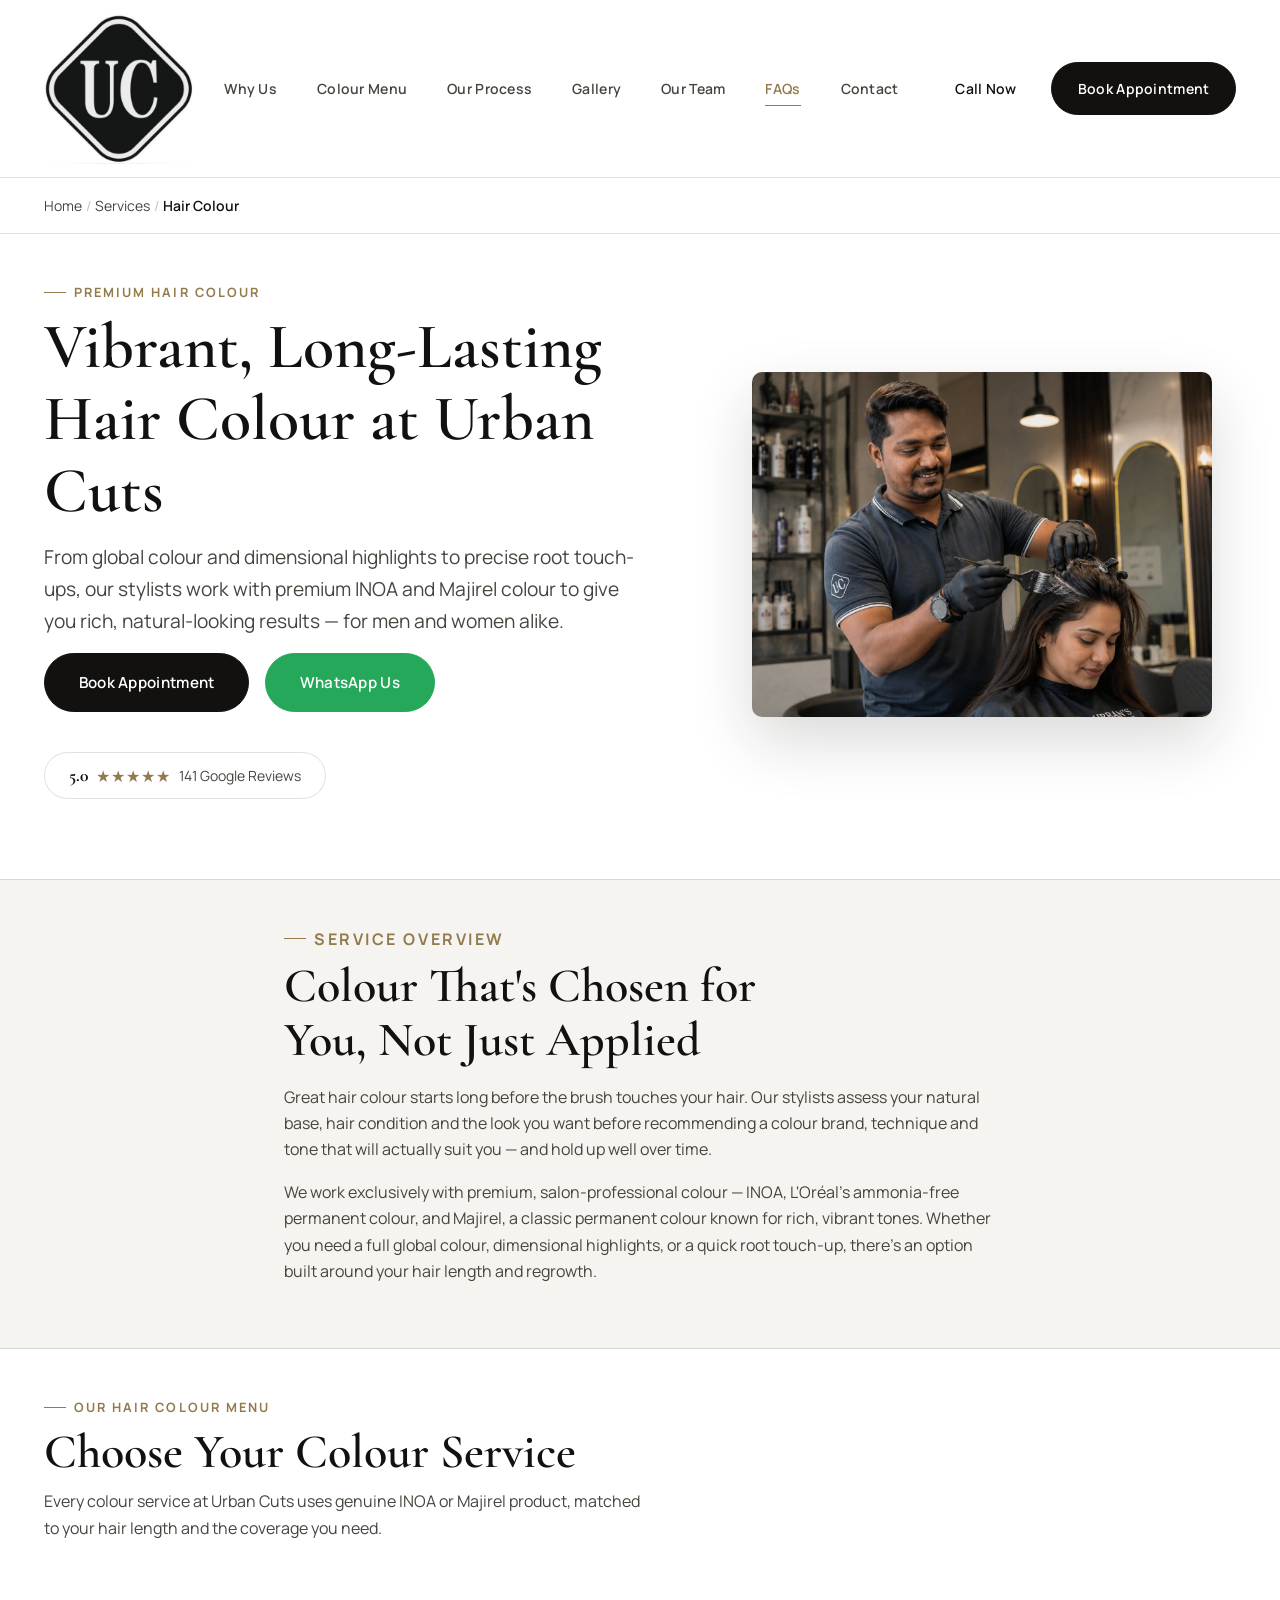
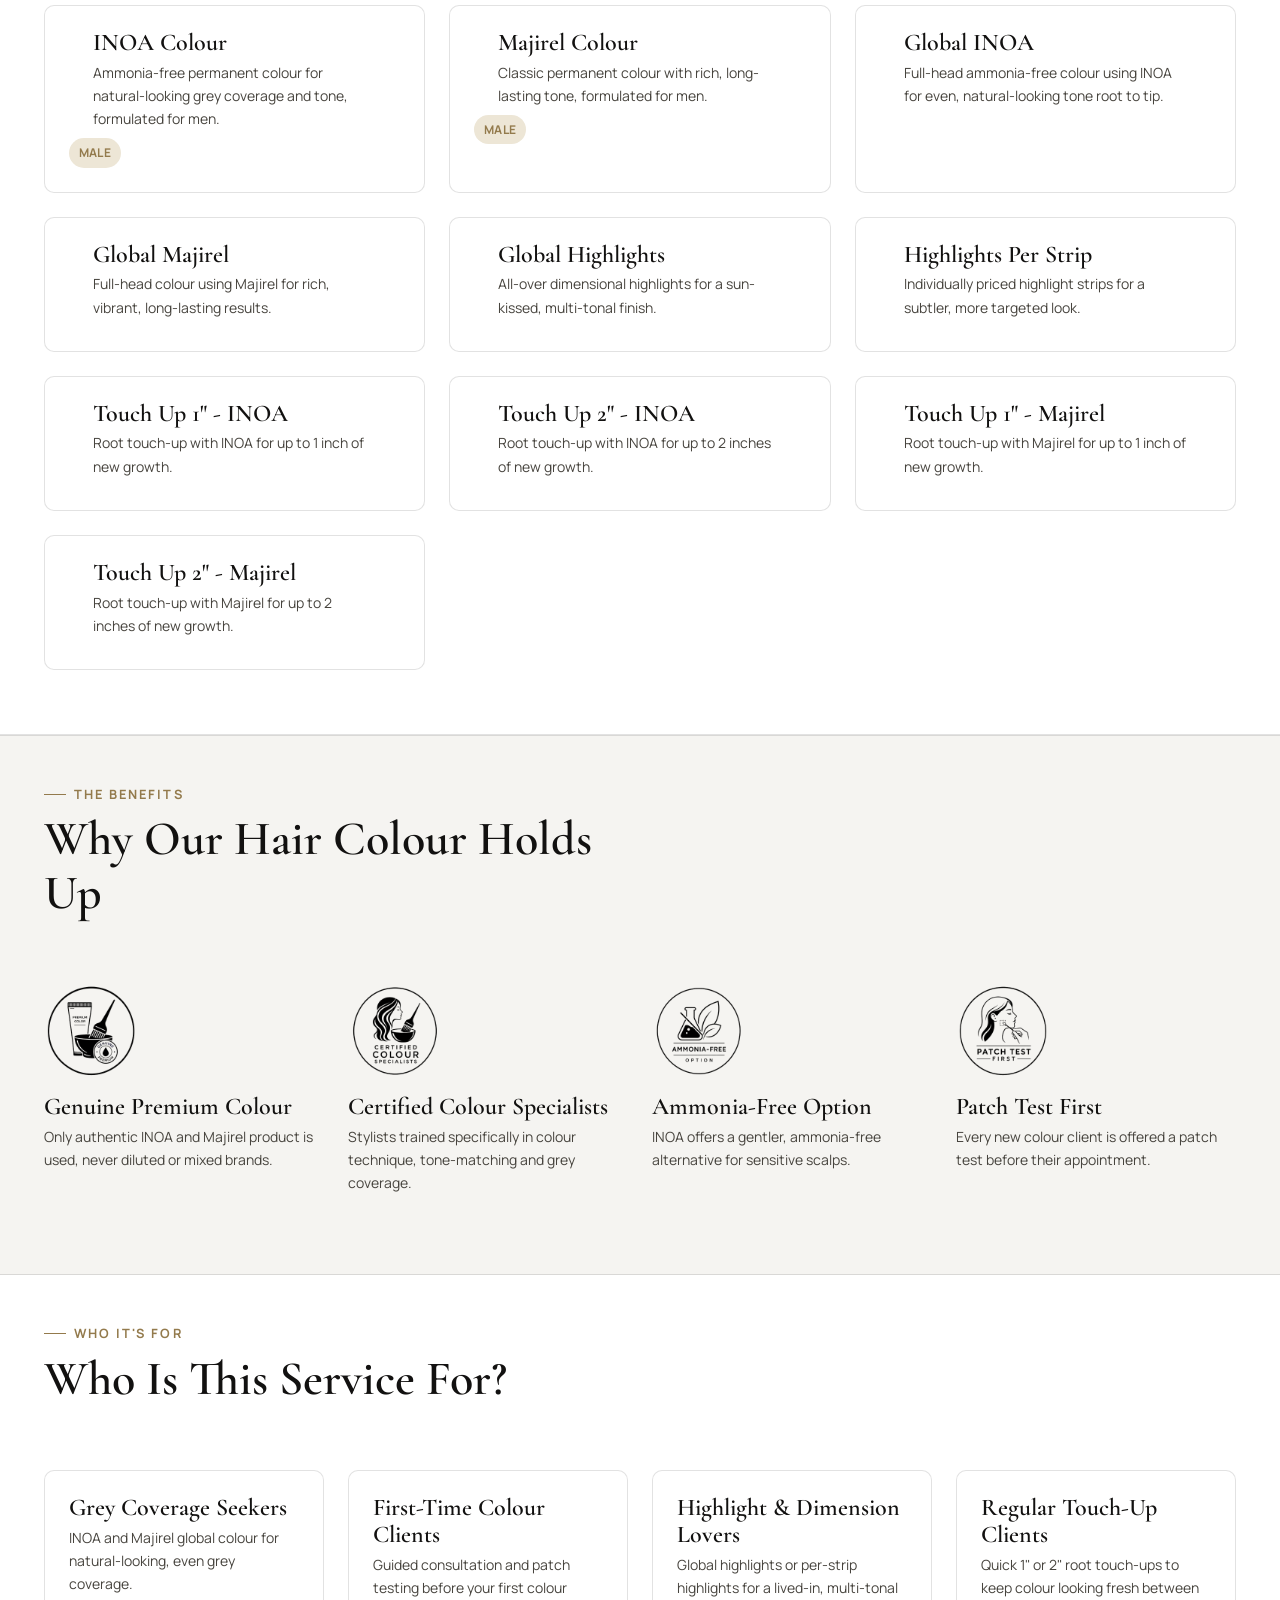
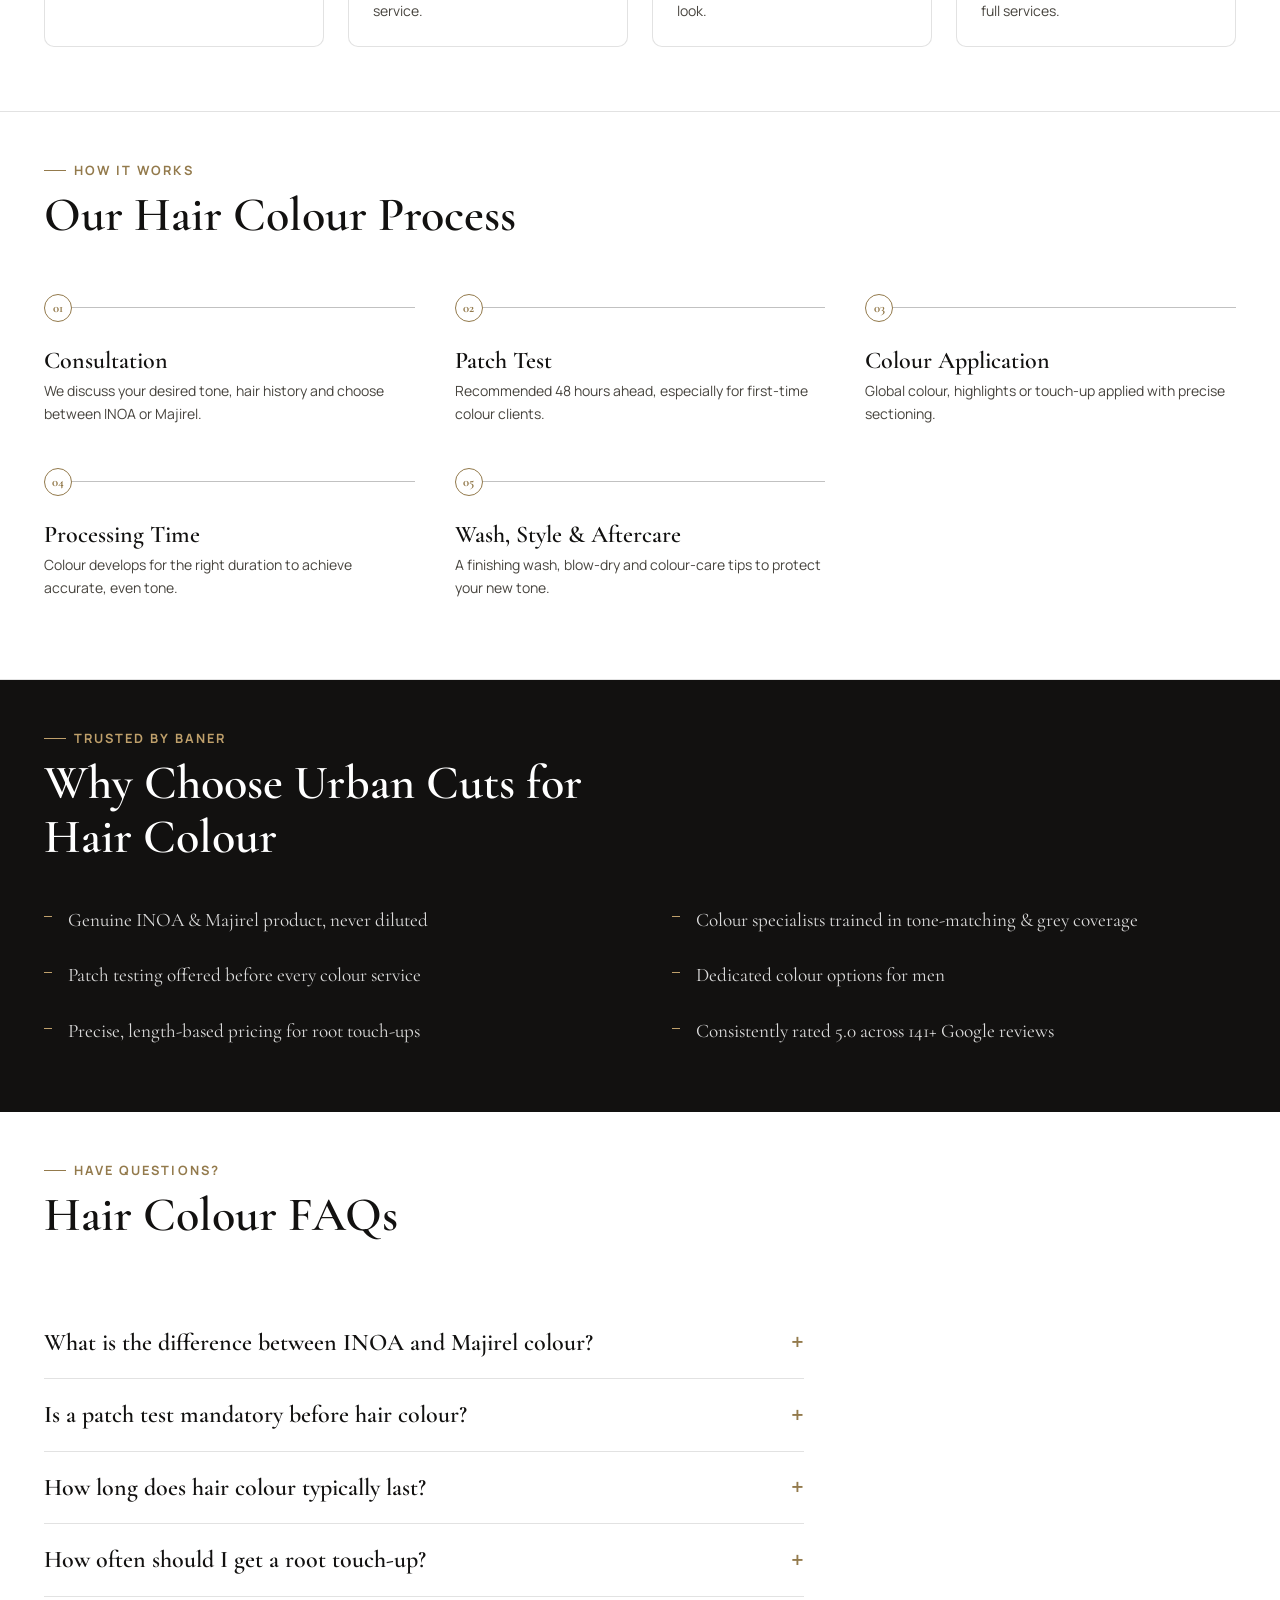
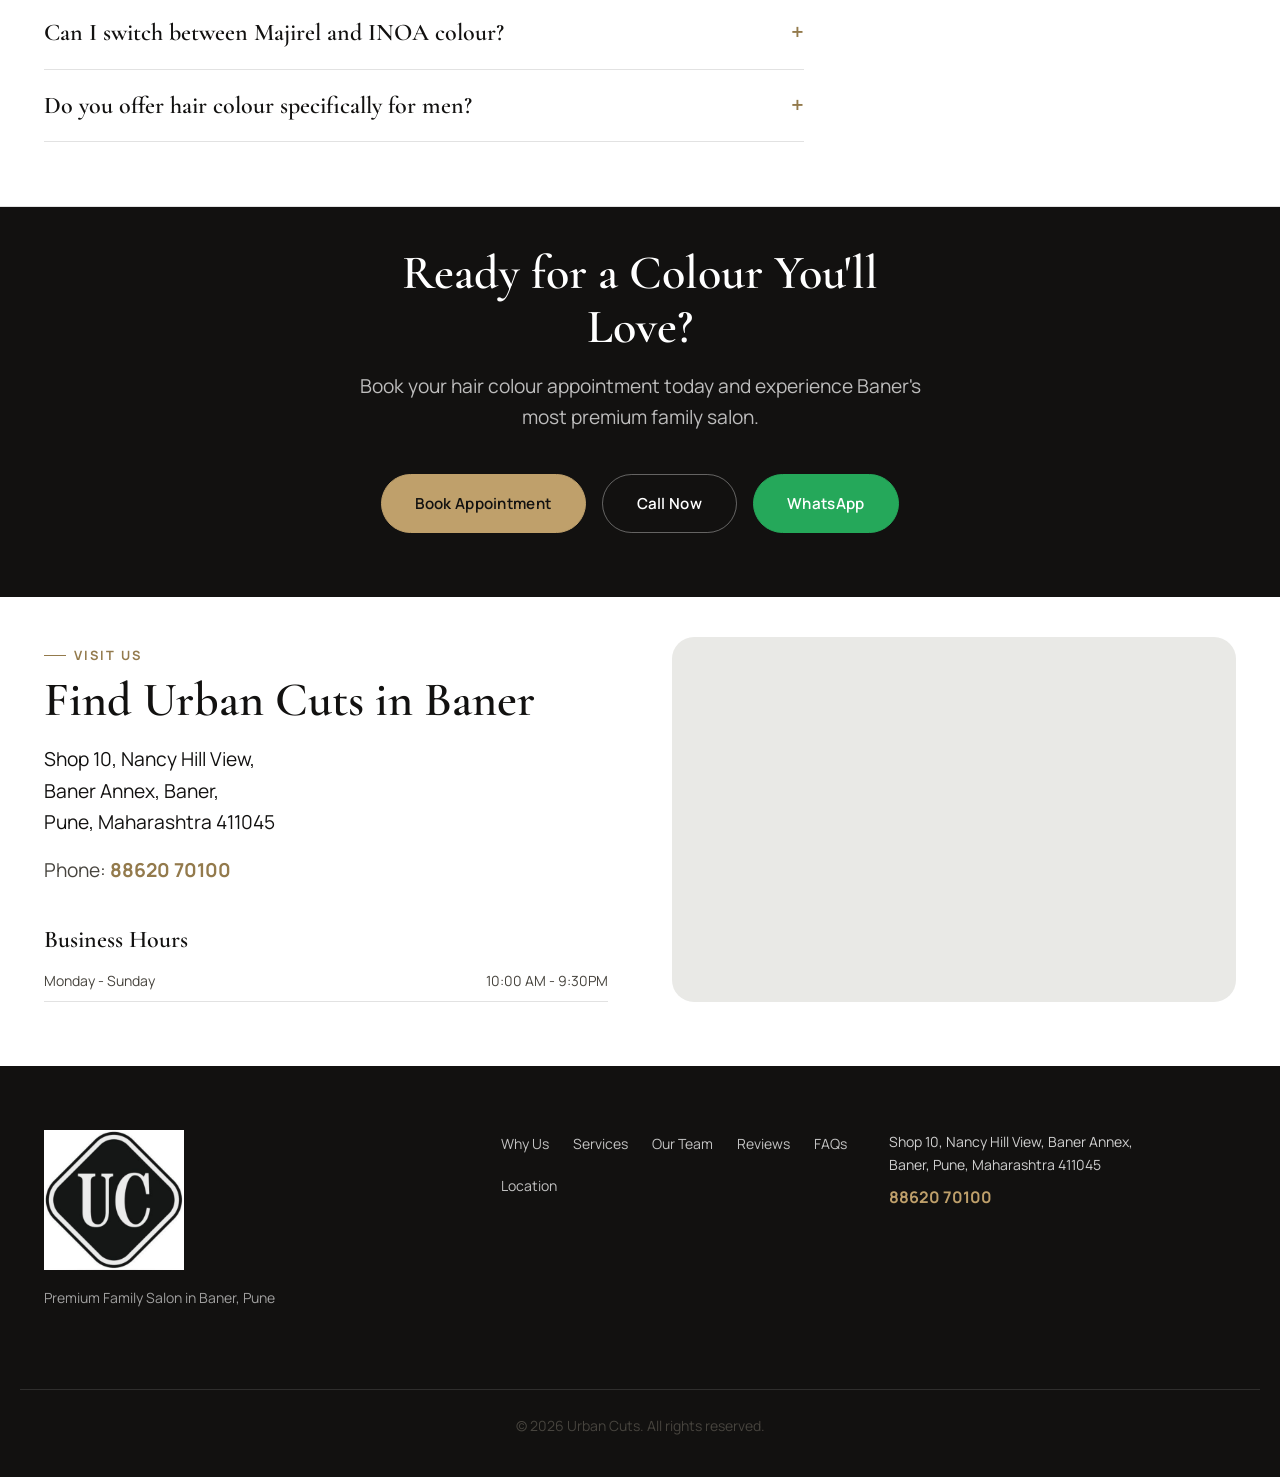
==== hair-colour.html @ 6d411a68 "added around 7 services pages" ====
<!DOCTYPE html>
<html lang="en">
<head>
    <meta charset="UTF-8">
    <meta name="viewport" content="width=device-width, initial-scale=1.0">

    <!-- Primary SEO Meta -->
    <title>Hair Colour Services in Baner, Pune | INOA &amp; Majirel | Urban Cuts</title>
    <meta name="description" content="Global hair colour, highlights and root touch-ups using premium INOA and Majirel colour at Urban Cuts, Baner's top-rated family salon. Rated 5.0 with 141+ reviews. Book today.">
    <meta name="keywords" content="Hair Colour Baner, INOA Hair Colour, Majirel Hair Colour, Global Hair Colour Baner, Hair Highlights Baner, Root Touch Up Baner, Hair Colour for Men Baner">
    <meta name="robots" content="index, follow">
    <meta name="author" content="Urban Cuts">
    <link rel="canonical" href="https://www.urbancuts.example/services/hair-colour.html">

    <!-- Favicon Placeholder -->
    <link rel="icon" type="image/png" sizes="32x32" href="/assets/favicon/favicon-32x32.png">
    <link rel="icon" type="image/png" sizes="16x16" href="/assets/favicon/favicon-16x16.png">
    <link rel="apple-touch-icon" href="/assets/favicon/apple-touch-icon.png">
        <!-- Stylesheet (to be provided separately) -->
    <link rel="stylesheet" href="styles.css">

    <!-- Open Graph Placeholders -->
    <meta property="og:type" content="website">
    <meta property="og:title" content="Hair Colour Services in Baner, Pune | INOA &amp; Majirel | Urban Cuts">
    <meta property="og:description" content="Global colour, highlights and root touch-ups using premium INOA and Majirel — expert hair colour at Urban Cuts, Baner.">
    <meta property="og:image" content="/assets/images/services/hair-colour-og-cover.jpg">
    <meta property="og:url" content="https://www.urbancuts.example/services/hair-colour.html">
    <meta property="og:site_name" content="Urban Cuts">
    <meta property="og:locale" content="en_IN">

    <!-- Twitter Placeholders -->
    <meta name="twitter:card" content="summary_large_image">
    <meta name="twitter:title" content="Hair Colour Services in Baner, Pune | INOA &amp; Majirel | Urban Cuts">
    <meta name="twitter:description" content="Global colour, highlights and root touch-ups using premium INOA and Majirel — expert hair colour at Urban Cuts, Baner.">
    <meta name="twitter:image" content="/assets/images/services/hair-colour-twitter-cover.jpg">

    <!-- Fonts -->
    <link rel="preconnect" href="https://fonts.googleapis.com">
    <link rel="preconnect" href="https://fonts.gstatic.com" crossorigin>
    <link href="https://fonts.googleapis.com/css2?family=Cormorant+Garamond:wght@400;500;600;700&family=Manrope:wght@400;500;600;700&display=swap" rel="stylesheet">

    <!-- Service JSON-LD Placeholder -->
    <script type="application/ld+json">
    {
        "@context": "https://schema.org",
        "@type": "Service",
        "serviceType": "Hair Colour Services",
        "name": "Hair Colour at Urban Cuts",
        "provider": {
            "@type": "HairSalon",
            "name": "Urban Cuts",
            "image": "/assets/images/og-cover.jpg",
            "telephone": "+91-88620-70100",
            "priceRange": "₹₹₹",
            "address": {
                "@type": "PostalAddress",
                "streetAddress": "Shop 10, Nancy Hill View, Baner Annex",
                "addressLocality": "Baner, Pune",
                "addressRegion": "Maharashtra",
                "postalCode": "411045",
                "addressCountry": "IN"
            },
            "aggregateRating": {
                "@type": "AggregateRating",
                "ratingValue": "5.0",
                "reviewCount": "141"
            }
        },
        "hasOfferCatalog": {
            "@type": "OfferCatalog",
            "name": "Hair Colour Services",
            "itemListElement": [
                { "@type": "Offer", "itemOffered": { "@type": "Service", "name": "INOA Colour (Male)" } },
                { "@type": "Offer", "itemOffered": { "@type": "Service", "name": "Majirel Colour (Male)" } },
                { "@type": "Offer", "itemOffered": { "@type": "Service", "name": "Global INOA" } },
                { "@type": "Offer", "itemOffered": { "@type": "Service", "name": "Global Majirel" } },
                { "@type": "Offer", "itemOffered": { "@type": "Service", "name": "Global Highlights" } },
                { "@type": "Offer", "itemOffered": { "@type": "Service", "name": "Highlights Per Strip" } },
                { "@type": "Offer", "itemOffered": { "@type": "Service", "name": "Touch Up 1\" - INOA" } },
                { "@type": "Offer", "itemOffered": { "@type": "Service", "name": "Touch Up 2\" - INOA" } },
                { "@type": "Offer", "itemOffered": { "@type": "Service", "name": "Touch Up 1\" - Majirel" } },
                { "@type": "Offer", "itemOffered": { "@type": "Service", "name": "Touch Up 2\" - Majirel" } }
            ]
        },
        "areaServed": ["Baner", "Balewadi", "Pashan", "Aundh", "Sus", "Mahalunge"],
        "url": "https://www.urbancuts.example/services/hair-colour.html"
    }
    </script>

    <!-- Breadcrumb JSON-LD Placeholder -->
    <script type="application/ld+json">
    {
        "@context": "https://schema.org",
        "@type": "BreadcrumbList",
        "itemListElement": [
            { "@type": "ListItem", "position": 1, "name": "Home", "item": "https://www.urbancuts.example/" },
            { "@type": "ListItem", "position": 2, "name": "Services", "item": "https://www.urbancuts.example/#services" },
            { "@type": "ListItem", "position": 3, "name": "Hair Colour", "item": "https://www.urbancuts.example/services/hair-colour.html" }
        ]
    }
    </script>

    <!-- FAQ JSON-LD Placeholder -->
    <script type="application/ld+json">
    {
        "@context": "https://schema.org",
        "@type": "FAQPage",
        "mainEntity": [
            {
                "@type": "Question",
                "name": "What is the difference between INOA and Majirel colour?",
                "acceptedAnswer": { "@type": "Answer", "text": "INOA is an ammonia-free permanent colour that's gentler on hair and scalp, while Majirel is a classic permanent colour known for rich, long-lasting tones. Our stylists help you choose based on your hair condition and colour goals." }
            },
            {
                "@type": "Question",
                "name": "Is a patch test mandatory before hair colour?",
                "acceptedAnswer": { "@type": "Answer", "text": "Yes, we recommend a patch test at least 48 hours before any colour service to check for sensitivity, especially for first-time colour clients." }
            },
            {
                "@type": "Question",
                "name": "How long does hair colour typically last?",
                "acceptedAnswer": { "@type": "Answer", "text": "Global colour generally lasts 6 to 8 weeks before roots become noticeable, while highlights can last 8 to 12 weeks depending on your natural hair colour and growth rate." }
            },
            {
                "@type": "Question",
                "name": "How often should I get a root touch-up?",
                "acceptedAnswer": { "@type": "Answer", "text": "Most clients book a touch-up every 4 to 6 weeks as new growth becomes visible, choosing between a 1 inch or 2 inch touch-up depending on regrowth." }
            },
            {
                "@type": "Question",
                "name": "Can I switch between Majirel and INOA colour?",
                "acceptedAnswer": { "@type": "Answer", "text": "Yes, our stylists can assess your existing colour and hair condition and guide you on switching brands safely during your next appointment." }
            },
            {
                "@type": "Question",
                "name": "Do you offer hair colour specifically for men?",
                "acceptedAnswer": { "@type": "Answer", "text": "Yes, we offer dedicated INOA and Majirel colour services for men, including grey coverage and natural-looking tones." }
            }
        ]
    }
    </script>

    <style>
        /* =========================================================
           URBAN CUTS — HAIR COLOUR PAGE STYLES
           Same design system as index.html / hair.html / hair-treatments.html:
           tokens, reset, buttons, header, footer and shared components
           are reused verbatim for full visual/structural consistency.
           Section padding on this page: padding-top: 2.5rem; padding-bottom: 4rem;
        ========================================================= */

        /* -----------------------------------------
           1. TOKENS (identical to style.css)
        ----------------------------------------- */
        :root {
            --color-bg: #FFFFFF;
            --color-bg-soft: #F5F4F1;
            --color-surface: #FFFFFF;
            --color-placeholder: #E9E9E6;
            --color-ink: #121110;
            --color-ink-soft: #47443E;
            --color-ink-faint: #837D71;

            --color-gold: #BFA06B;
            --color-gold-dark: #937A4C;
            --color-gold-tint: #EDE6D6;

            --color-line: rgba(18, 17, 16, 0.12);
            --color-line-strong: rgba(18, 17, 16, 0.26);
            --color-whatsapp: #25A85A;
            --color-whatsapp-dark: #1E8A49;

            --font-display: 'Cormorant Garamond', 'Times New Roman', serif;
            --font-body: 'Manrope', -apple-system, BlinkMacSystemFont, 'Segoe UI', sans-serif;

            --fs-h1: clamp(2.4rem, 4.5vw + 1rem, 4rem);
            --fs-h2: clamp(2rem, 3vw + 1rem, 3rem);
            --fs-h3: clamp(1.25rem, 1vw + 1rem, 1.5rem);
            --fs-eyebrow: 0.8rem;
            --fs-lead: clamp(1.05rem, 0.5vw + 1rem, 1.2rem);
            --fs-body: 1rem;
            --fs-small: 0.875rem;

            --lh-tight: 1.12;
            --lh-snug: 1.3;
            --lh-normal: 1.65;

            --container-width: 1240px;
            --container-pad: 1.5rem;
            --radius-sm: 4px;
            --radius-md: 10px;
            --radius-lg: 22px;
            --radius-pill: 999px;

            --space-3xs: 0.25rem;
            --space-2xs: 0.5rem;
            --space-xs: 0.75rem;
            --space-sm: 1rem;
            --space-md: 1.5rem;
            --space-lg: 2.5rem;
            --space-xl: 4rem;
            --space-2xl: 6rem;
            --space-3xl: 8rem;

            /* Page-specific section padding (per request) */
            --section-pad-top: 2.5rem;
            --section-pad-bottom: 4rem;

            --ease: cubic-bezier(0.4, 0, 0.2, 1);
            --transition-fast: 180ms var(--ease);
            --transition-slow: 420ms var(--ease);

            --shadow-sm: 0 2px 10px rgba(27, 23, 18, 0.06);
            --shadow-md: 0 12px 32px rgba(27, 23, 18, 0.10);
            --shadow-lg: 0 24px 60px rgba(27, 23, 18, 0.16);
        }

        /* -----------------------------------------
           2. RESET & BASE (identical to style.css)
        ----------------------------------------- */
        *, *::before, *::after { box-sizing: border-box; }

        html {
            scroll-behavior: smooth;
            -webkit-text-size-adjust: 100%;
            overflow-x: hidden;
        }

        body {
            margin: 0;
            background-color: var(--color-bg);
            color: var(--color-ink);
            font-family: var(--font-body);
            font-size: var(--fs-body);
            line-height: var(--lh-normal);
            -webkit-font-smoothing: antialiased;
            text-rendering: optimizeLegibility;
            overflow-x: hidden;
            width: 100%;
        }

        .container,
        .hero__inner,
        .why-us__grid,
        .services__grid,
        .experience__timeline,
        .transformations__grid,
        .choose-us__list,
        .contact__inner {
            min-width: 0;
        }

        img {
            max-width: 100%;
            height: auto;
            display: block;
            background-color: var(--color-placeholder);
        }

        ul, ol { list-style: none; margin: 0; padding: 0; }
        a { color: inherit; text-decoration: none; }
        button { font: inherit; color: inherit; background: none; border: 0; cursor: pointer; }
        address { font-style: normal; }

        h1, h2, h3, h4 {
            font-family: var(--font-display);
            font-weight: 600;
            line-height: var(--lh-tight);
            margin: 0 0 var(--space-sm);
            color: var(--color-ink);
        }

        p { margin: 0 0 var(--space-sm); color: var(--color-ink-soft); }

        a:focus-visible, button:focus-visible, summary:focus-visible,
        input:focus-visible, textarea:focus-visible, select:focus-visible {
            outline: 2px solid var(--color-gold-dark);
            outline-offset: 3px;
            border-radius: var(--radius-sm);
        }

        @media (prefers-reduced-motion: reduce) {
            html { scroll-behavior: auto; }
            * {
                animation-duration: 0.001ms !important;
                animation-iteration-count: 1 !important;
                transition-duration: 0.001ms !important;
            }
        }

        .skip-link {
            position: absolute;
            left: -999px;
            top: auto;
            z-index: 999;
            background: var(--color-ink);
            color: var(--color-surface);
            padding: var(--space-xs) var(--space-md);
            border-radius: var(--radius-sm);
        }
        .skip-link:focus { left: var(--space-sm); top: var(--space-sm); }

        /* -----------------------------------------
           3. LAYOUT HELPERS
        ----------------------------------------- */
        .container {
            width: 100%;
            max-width: var(--container-width);
            margin-inline: auto;
            padding-inline: var(--container-pad);
        }

        .eyebrow {
            font-family: var(--font-body);
            font-size: var(--fs-eyebrow);
            font-weight: 700;
            letter-spacing: 0.16em;
            text-transform: uppercase;
            color: var(--color-gold-dark);
            margin: 0 0 var(--space-2xs);
            display: inline-flex;
            align-items: center;
            gap: var(--space-2xs);
        }
        .eyebrow::before {
            content: "";
            width: 22px;
            height: 1px;
            background: var(--color-gold-dark);
            display: inline-block;
        }

        section[id] { scroll-margin-top: 96px; }

        /* -----------------------------------------
           4. BUTTONS (identical to style.css)
        ----------------------------------------- */
        .btn {
            display: inline-flex;
            align-items: center;
            justify-content: center;
            gap: var(--space-2xs);
            padding: 0.85rem 1.6rem;
            font-family: var(--font-body);
            font-weight: 600;
            font-size: var(--fs-small);
            letter-spacing: 0.02em;
            border-radius: var(--radius-pill);
            border: 1px solid transparent;
            transition: background-color var(--transition-fast), color var(--transition-fast),
                border-color var(--transition-fast), transform var(--transition-fast);
            white-space: nowrap;
        }
        .btn:hover { transform: translateY(-1px); }
        .btn--lg { padding: 1rem 2.1rem; font-size: 0.95rem; }

        .btn--primary { background-color: var(--color-ink); color: var(--color-surface); border-color: var(--color-ink); }
        .btn--primary:hover { background-color: var(--color-gold-dark); border-color: var(--color-gold-dark); color: var(--color-ink); }

        .btn--outline { background-color: transparent; color: var(--color-ink); border-color: var(--color-line-strong); }
        .btn--outline:hover { border-color: var(--color-gold-dark); color: var(--color-gold-dark); }

        .btn--ghost { background-color: transparent; color: var(--color-ink); border-color: transparent; }
        .btn--ghost:hover { color: var(--color-gold-dark); }

        .btn--whatsapp { background-color: var(--color-whatsapp); color: var(--color-surface); border-color: var(--color-whatsapp); }
        .btn--whatsapp:hover { background-color: var(--color-whatsapp-dark); border-color: var(--color-whatsapp-dark); }

        /* -----------------------------------------
           5. HEADER (identical to style.css)
        ----------------------------------------- */
        .site-header {
            position: sticky;
            top: 0;
            z-index: 100;
            background-color: rgba(255, 255, 255, 0.92);
            backdrop-filter: blur(10px);
            border-bottom: 1px solid var(--color-line);
            box-shadow: none;
            transition: box-shadow var(--transition-fast);
        }
        .site-header--scrolled { box-shadow: var(--shadow-sm); }

        .header__inner {
            display: flex;
            align-items: center;
            justify-content: space-between;
            gap: var(--space-sm);
            padding-block: 0.85rem;
        }

        .logo { flex-shrink: 1; min-width: 0; }
        .logo img { background: none; width: 128px; height: auto; }
        @media (min-width: 480px) { .logo img { width: 150px; } }

        .nav-toggle { flex-shrink: 0; display: inline-flex; flex-direction: column; gap: 5px; padding: 0.5rem; }
        .nav-toggle__bar {
            width: 22px; height: 2px; background-color: var(--color-ink);
            border-radius: 2px; transition: transform var(--transition-fast), opacity var(--transition-fast);
            transform-origin: center;
        }
        .nav-toggle--active .nav-toggle__bar:nth-child(1) { transform: translateY(7px) rotate(45deg); }
        .nav-toggle--active .nav-toggle__bar:nth-child(2) { opacity: 0; }
        .nav-toggle--active .nav-toggle__bar:nth-child(3) { transform: translateY(-7px) rotate(-45deg); }

        .header__cta { display: flex; align-items: center; gap: var(--space-2xs); flex-shrink: 0; }
        .header__cta .btn { padding: 0.7rem 1.1rem; font-size: 0.8rem; }
        .header__cta .btn--ghost { display: none; }
        @media (min-width: 480px) { .header__cta .btn { padding: 0.85rem 1.6rem; font-size: var(--fs-small); } }

        .main-nav { display: flex; align-items: center; }
        .nav-menu { display: none; align-items: center; gap: var(--space-lg); }
        .nav-menu a {
            font-size: var(--fs-small); font-weight: 600; letter-spacing: 0.02em;
            color: var(--color-ink-soft); position: relative; padding-block: var(--space-3xs);
            transition: color var(--transition-fast);
        }
        .nav-menu a::after {
            content: ""; position: absolute; left: 0; right: 0; bottom: -4px; height: 1px;
            background-color: var(--color-gold-dark); transform: scaleX(0); transform-origin: left;
            transition: transform var(--transition-fast);
        }
        .nav-menu a:hover { color: var(--color-ink); }
        .nav-menu a:hover::after { transform: scaleX(1); }
        .nav-menu a[aria-current="true"] { color: var(--color-gold-dark); }
        .nav-menu a[aria-current="true"]::after { transform: scaleX(1); }

        @media (min-width: 900px) {
            .nav-menu { display: flex; }
            .nav-toggle { display: none; }
            .header__cta .btn--ghost { display: inline-flex; }
        }

        @media (max-width: 899px) {
            .nav-menu {
                position: absolute; top: 100%; left: 0; right: 0;
                flex-direction: column; align-items: flex-start; gap: 0;
                background-color: var(--color-surface); border-bottom: 1px solid var(--color-line);
                box-shadow: var(--shadow-md); max-height: 0; overflow: hidden;
                transition: max-height var(--transition-slow);
            }
            .nav-menu.nav-menu--open { display: flex; max-height: 480px; }
            .nav-menu li { width: 100%; }
            .nav-menu a { display: block; padding: var(--space-sm) var(--container-pad); border-bottom: 1px solid var(--color-line); }
        }

        /* -----------------------------------------
           6. BREADCRUMB
        ----------------------------------------- */
        .breadcrumb { padding-block: var(--space-sm); border-bottom: 1px solid var(--color-line); }
        .breadcrumb ol { display: flex; flex-wrap: wrap; align-items: center; gap: var(--space-3xs); font-size: var(--fs-small); color: var(--color-ink-faint); }
        .breadcrumb a { color: var(--color-ink-soft); transition: color var(--transition-fast); }
        .breadcrumb a:hover { color: var(--color-gold-dark); }
        .breadcrumb li:not(:last-child)::after { content: "/"; margin-left: var(--space-3xs); color: var(--color-line-strong); }
        .breadcrumb li[aria-current="page"] { color: var(--color-ink); font-weight: 600; }

        /* -----------------------------------------
           7. HERO
        ----------------------------------------- */
        .hero { padding-top: var(--section-pad-top); padding-bottom: var(--section-pad-bottom); overflow: hidden; }
        .hero__inner { display: grid; gap: var(--space-xl); align-items: center; }
        .hero__content h1 { font-size: var(--fs-h1); max-width: 20ch; }
        .hero__description { max-width: 50ch; font-size: var(--fs-lead); }
        .hero__actions { display: flex; flex-wrap: wrap; gap: var(--space-sm); margin-bottom: var(--space-lg); }

        .hero__rating {
            display: inline-flex; align-items: center; gap: var(--space-2xs);
            padding: var(--space-2xs) var(--space-md); background-color: var(--color-surface);
            border: 1px solid var(--color-line); border-radius: var(--radius-pill);
            flex-wrap: wrap; max-width: 100%;
        }
        .hero__rating-score { font-family: var(--font-display); font-weight: 700; font-size: 1.1rem; }
        .hero__rating-stars { color: var(--color-gold-dark); letter-spacing: 1px; }
        .hero__rating-count { font-size: var(--fs-small); color: var(--color-ink-soft); }

        .hero__media { display: flex; justify-content: center; }
        .hero__media img {
            border-radius: var(--radius-md);
            box-shadow: var(--shadow-lg);
            aspect-ratio: 4 / 3;
            object-fit: cover;
            width: 100%;
            max-width: 420px;
            margin-inline: auto;
        }
        @media (min-width: 960px) {
            .hero__inner { grid-template-columns: minmax(0, 1.1fr) minmax(0, 0.9fr); }
            .hero__media { justify-content: flex-end; }
            .hero__media img { max-width: 460px; }
        }

        /* -----------------------------------------
           8. SERVICE OVERVIEW
        ----------------------------------------- */
        .overview {
            padding-top: var(--section-pad-top);
            padding-bottom: var(--section-pad-bottom);
            border-top: 1px solid var(--color-line);
            border-bottom: 1px solid var(--color-line);
            background-color: var(--color-bg-soft);
        }
        .overview__inner { max-width: 760px; }
        .overview h2 { font-size: var(--fs-h2); max-width: 24ch; }
        .overview p { font-size: var(--fs-body); }
        .overview p:last-child { margin-bottom: 0; }

        /* -----------------------------------------
           9. SUB-SERVICES (Our Hair Colour Services)
           Reuses the homepage's service-card pattern.
        ----------------------------------------- */
        .services {
            padding-top: var(--section-pad-top);
            padding-bottom: var(--section-pad-bottom);
            background-color: var(--color-surface);
            border-bottom: 1px solid var(--color-line);
        }
        .services h2 { font-size: var(--fs-h2); margin-bottom: var(--space-2xs); }
        .services__intro { max-width: 60ch; margin-bottom: var(--space-xl); }
        .services__grid { display: grid; grid-template-columns: minmax(0, 1fr); gap: var(--space-md); }

        .service-card {
            background-color: var(--color-bg);
            border-radius: var(--radius-md);
            overflow: hidden;
            border: 1px solid var(--color-line);
            padding: var(--space-md);
            transition: box-shadow var(--transition-fast), transform var(--transition-fast);
        }
        .service-card:hover { box-shadow: var(--shadow-md); transform: translateY(-3px); }
        .service-card h3 { font-size: var(--fs-h3); margin-bottom: var(--space-3xs); }
        .service-card p { font-size: var(--fs-small); margin-bottom: var(--space-2xs); }

        .service-card__options {
            display: flex;
            flex-wrap: wrap;
            gap: var(--space-3xs);
            margin-top: var(--space-2xs);
        }
        .service-card__option {
            font-size: 0.75rem;
            font-weight: 700;
            letter-spacing: 0.03em;
            text-transform: uppercase;
            color: var(--color-gold-dark);
            background-color: var(--color-gold-tint);
            padding: 0.3rem 0.6rem;
            border-radius: var(--radius-pill);
        }

        @media (min-width: 640px) { .services__grid { grid-template-columns: repeat(2, minmax(0, 1fr)); } }
        @media (min-width: 1024px) { .services__grid { grid-template-columns: repeat(3, minmax(0, 1fr)); } }

        /* -----------------------------------------
           10. BENEFITS (same pattern as homepage Why Us)
        ----------------------------------------- */
        .why-us { padding-top: var(--section-pad-top); padding-bottom: var(--section-pad-bottom); }
        .why-us h2 { font-size: var(--fs-h2); max-width: 24ch; margin-bottom: var(--space-xl); }
        .why-us__grid { display: grid; grid-template-columns: repeat(2, minmax(0, 1fr)); gap: var(--space-lg) var(--space-md); }
        .why-us__item img { background: none; margin-bottom: var(--space-sm); }
        .why-us__item h3 { font-size: var(--fs-h3); margin-bottom: var(--space-3xs); }
        .why-us__item p { font-size: var(--fs-small); }
        @media (min-width: 720px) { .why-us__grid { grid-template-columns: repeat(4, minmax(0, 1fr)); } }

        /* -----------------------------------------
           11. WHO IS THIS SERVICE FOR
        ----------------------------------------- */
        .audience {
            padding-top: var(--section-pad-top);
            padding-bottom: var(--section-pad-bottom);
            background-color: var(--color-surface);
            border-bottom: 1px solid var(--color-line);
        }
        .audience h2 { font-size: var(--fs-h2); margin-bottom: var(--space-xl); max-width: 24ch; }
        .audience__grid { display: grid; grid-template-columns: minmax(0, 1fr); gap: var(--space-md); }
        .audience-card {
            background-color: var(--color-bg);
            border: 1px solid var(--color-line);
            border-radius: var(--radius-md);
            padding: var(--space-md);
            transition: box-shadow var(--transition-fast), transform var(--transition-fast);
        }
        .audience-card:hover { box-shadow: var(--shadow-md); transform: translateY(-3px); }
        .audience-card h3 { font-size: var(--fs-h3); margin-bottom: var(--space-3xs); }
        .audience-card p { font-size: var(--fs-small); margin-bottom: 0; }
        @media (min-width: 640px) { .audience__grid { grid-template-columns: repeat(2, minmax(0, 1fr)); } }
        @media (min-width: 1024px) { .audience__grid { grid-template-columns: repeat(4, minmax(0, 1fr)); } }

        /* -----------------------------------------
           12. OUR PROCESS (identical pattern to homepage Experience)
        ----------------------------------------- */
        .experience { padding-top: var(--section-pad-top); padding-bottom: var(--section-pad-bottom); border-bottom: 1px solid var(--color-line); }
        .experience h2 { font-size: var(--fs-h2); margin-bottom: var(--space-xl); }
        .experience__timeline { display: grid; grid-template-columns: minmax(0, 1fr); gap: var(--space-lg); counter-reset: step; position: relative; }
        .experience__step { position: relative; padding-left: var(--space-lg); border-left: 1px solid var(--color-line-strong); }
        .experience__step:last-child { border-left-color: transparent; }
        .experience__step-number {
            position: absolute; left: -14px; top: 0; width: 28px; height: 28px;
            display: inline-flex; align-items: center; justify-content: center;
            background-color: var(--color-surface); border: 1px solid var(--color-gold-dark);
            color: var(--color-gold-dark); font-family: var(--font-display); font-size: 0.8rem;
            font-weight: 700; border-radius: 50%;
        }
        .experience__step h3 { font-size: var(--fs-h3); margin-bottom: var(--space-3xs); }
        .experience__step p { font-size: var(--fs-small); }
        @media (min-width: 720px) {
            .experience__timeline { grid-template-columns: repeat(3, minmax(0, 1fr)); }
            .experience__step { border-left: none; border-top: 1px solid var(--color-line-strong); padding-left: 0; padding-top: var(--space-lg); }
            .experience__step-number { left: 0; top: -14px; }
        }

        /* -----------------------------------------
           13. BEFORE & AFTER GALLERY (identical compare-slider component)
        ----------------------------------------- */
        .transformations { padding-top: var(--section-pad-top); padding-bottom: var(--section-pad-bottom); background-color: var(--color-surface); }
        .transformations h2 { font-size: var(--fs-h2); margin-bottom: var(--space-xl); }
        .transformations__grid { display: grid; grid-template-columns: minmax(0, 1fr); gap: var(--space-md); }
        .transformations__hint { font-size: var(--fs-small); color: var(--color-ink-faint); text-align: center; max-width: 46ch; margin: var(--space-md) auto 0; }

        .compare-slider {
            position: relative; aspect-ratio: 3 / 4; border-radius: var(--radius-md);
            overflow: hidden; background-color: var(--color-placeholder);
            box-shadow: var(--shadow-sm); touch-action: pan-y; --pos: 50%;
        }
        .compare-slider__img {
            position: absolute; inset: 0; width: 100%; height: 100%; object-fit: cover;
            -webkit-user-select: none; user-select: none; pointer-events: none;
        }
        .compare-slider__img--before { z-index: 1; }
        .compare-slider__img--after { z-index: 2; clip-path: inset(0 0 0 var(--pos)); }
        .compare-slider__line {
            position: absolute; top: 0; bottom: 0; left: var(--pos); width: 2px;
            background-color: var(--color-surface); transform: translateX(-50%);
            z-index: 3; pointer-events: none; box-shadow: 0 0 0 1px rgba(27, 23, 18, 0.15);
        }
        .compare-slider__handle {
            position: absolute; top: 50%; left: 50%; transform: translate(-50%, -50%);
            width: 40px; height: 40px; border-radius: 50%; background-color: var(--color-surface);
            color: var(--color-ink); display: inline-flex; align-items: center; justify-content: center;
            gap: 2px; box-shadow: var(--shadow-md); border: 1px solid var(--color-gold);
        }
        .compare-slider__tag {
            position: absolute; top: var(--space-sm); z-index: 4; font-size: var(--fs-small);
            font-weight: 700; letter-spacing: 0.04em; text-transform: uppercase;
            color: var(--color-surface); background-color: rgba(27, 23, 18, 0.55);
            padding: 0.3rem 0.7rem; border-radius: var(--radius-pill); pointer-events: none;
        }
        .compare-slider__tag--before { left: var(--space-sm); }
        .compare-slider__tag--after { right: var(--space-sm); }
        .compare-slider__range {
            position: absolute; inset: 0; width: 100%; height: 100%; margin: 0;
            opacity: 0; cursor: ew-resize; z-index: 5; -webkit-appearance: none;
            appearance: none; background: transparent;
        }
        .compare-slider__range:focus-visible { opacity: 1; }
        .compare-slider__range::-webkit-slider-thumb { -webkit-appearance: none; width: 100%; height: 100%; background: transparent; }
        .compare-slider__range::-moz-range-thumb { width: 2px; height: 100%; background: var(--color-gold-dark); border: none; border-radius: 0; }
        .compare-slider__range::-moz-range-track { background: transparent; }
        .compare-slider.is-dragging .compare-slider__handle { box-shadow: var(--shadow-lg); }
        @media (min-width: 720px) { .transformations__grid { grid-template-columns: repeat(3, minmax(0, 1fr)); } }

        /* -----------------------------------------
           14. WHY CHOOSE URBAN CUTS (identical to homepage Choose Us)
        ----------------------------------------- */
        .choose-us { padding-top: var(--section-pad-top); padding-bottom: var(--section-pad-bottom); background-color: var(--color-ink); color: var(--color-surface); }
        .choose-us .eyebrow { color: var(--color-gold); }
        .choose-us .eyebrow::before { background-color: var(--color-gold); }
        .choose-us h2 { color: var(--color-surface); font-size: var(--fs-h2); max-width: 24ch; margin-bottom: var(--space-lg); }
        .choose-us__list { display: grid; grid-template-columns: minmax(0, 1fr); gap: var(--space-sm); }
        .choose-us__list li { position: relative; padding-left: var(--space-md); color: rgba(255, 255, 255, 0.85); font-size: var(--fs-lead); font-family: var(--font-display); }
        .choose-us__list li::before { content: ""; position: absolute; left: 0; top: 0.6em; width: 8px; height: 1px; background-color: var(--color-gold); }
        @media (min-width: 720px) { .choose-us__list { grid-template-columns: repeat(2, minmax(0, 1fr)); gap: var(--space-md) var(--space-xl); } }

        /* -----------------------------------------
           15. FAQS (identical to homepage)
        ----------------------------------------- */
        .faqs { padding-top: var(--section-pad-top); padding-bottom: var(--section-pad-bottom); background-color: var(--color-surface); border-bottom: 1px solid var(--color-line); }
        .faqs h2 { font-size: var(--fs-h2); margin-bottom: var(--space-xl); }
        .faq-list { max-width: 760px; }
        .faq-item { border-bottom: 1px solid var(--color-line); padding-block: var(--space-sm); }
        .faq-item summary {
            cursor: pointer; font-family: var(--font-display); font-size: var(--fs-h3);
            font-weight: 600; list-style: none; display: flex; align-items: center;
            justify-content: space-between; gap: var(--space-md);
        }
        .faq-item summary::-webkit-details-marker { display: none; }
        .faq-item summary::after { content: "+"; font-family: var(--font-body); font-size: 1.4rem; color: var(--color-gold-dark); flex-shrink: 0; transition: transform var(--transition-fast); }
        .faq-item[open] summary::after { transform: rotate(45deg); }
        .faq-item p { margin-top: var(--space-sm); font-size: var(--fs-body); }

        /* -----------------------------------------
           16. FINAL CTA (identical dark variant)
        ----------------------------------------- */
        .final-cta { padding-top: var(--section-pad-top); padding-bottom: var(--section-pad-bottom); background-color: var(--color-ink); text-align: center; }
        .final-cta__inner { max-width: 640px; margin-inline: auto; }
        .final-cta h2 { font-size: var(--fs-h2); color: var(--color-surface); }
        .final-cta p { font-size: var(--fs-lead); margin-bottom: var(--space-lg); color: rgba(255, 255, 255, 0.72); }
        .final-cta__actions { display: flex; flex-wrap: wrap; justify-content: center; gap: var(--space-sm); }
        .final-cta .btn--primary { background-color: var(--color-gold); border-color: var(--color-gold); color: var(--color-ink); }
        .final-cta .btn--primary:hover { background-color: var(--color-surface); border-color: var(--color-surface); color: var(--color-ink); }
        .final-cta .btn--ghost { color: var(--color-surface); border-color: rgba(255, 255, 255, 0.35); }
        .final-cta .btn--ghost:hover { color: var(--color-gold); border-color: var(--color-gold); }

        /* -----------------------------------------
           17. CONTACT / BOOK APPOINTMENT
        ----------------------------------------- */
        .contact { padding-top: var(--section-pad-top); padding-bottom: var(--section-pad-bottom); }
        .contact__inner { display: grid; grid-template-columns: minmax(0, 1fr); gap: var(--space-xl); }
        .contact h2 { font-size: var(--fs-h2); }

        .contact-form { background-color: var(--color-bg-soft); border: 1px solid var(--color-line); border-radius: var(--radius-md); padding: var(--space-lg); }
        .form-row { margin-bottom: var(--space-md); }
        .form-row label { display: block; font-size: var(--fs-small); font-weight: 700; margin-bottom: var(--space-3xs); }
        .form-row input,
        .form-row select,
        .form-row textarea {
            width: 100%;
            font: inherit;
            font-size: var(--fs-body);
            color: var(--color-ink);
            background-color: var(--color-surface);
            border: 1px solid var(--color-line-strong);
            border-radius: var(--radius-sm);
            padding: 0.75rem 0.9rem;
        }
        .form-row textarea { resize: vertical; min-height: 100px; }
        .form-row--split { display: grid; grid-template-columns: minmax(0, 1fr); gap: var(--space-md); }
        @media (min-width: 560px) { .form-row--split { grid-template-columns: repeat(2, minmax(0, 1fr)); } }
        .form-note { font-size: var(--fs-small); color: var(--color-ink-faint); margin-top: var(--space-2xs); margin-bottom: 0; }
        .form-status { font-size: var(--fs-small); font-weight: 600; margin-top: var(--space-sm); margin-bottom: 0; display: none; }
        .form-status--visible { display: block; }
        .form-status--success { color: var(--color-whatsapp-dark); }
        .form-status--error { color: #A3372E; }

        .contact-info__item { margin-bottom: var(--space-lg); }
        .contact-info__item h3 { font-size: var(--fs-h3); margin-bottom: var(--space-2xs); }
        .contact-info address { font-size: var(--fs-lead); line-height: var(--lh-normal); }
        .contact-info__phone a { color: var(--color-gold-dark); font-weight: 700; }
        .contact-info__hours ul li {
            display: flex; justify-content: space-between; gap: var(--space-md);
            padding-block: var(--space-2xs); border-bottom: 1px solid var(--color-line);
            font-size: var(--fs-small); color: var(--color-ink-soft); flex-wrap: wrap;
        }
        .contact-info__map iframe {
            width: 100%; height: 100%; min-height: 240px; border: 0;
            border-radius: var(--radius-lg); background-color: var(--color-placeholder);
        }
        @media (min-width: 960px) {
            .contact__inner { grid-template-columns: minmax(0, 1.05fr) minmax(0, 0.95fr); align-items: start; }
        }

        /* -----------------------------------------
           18. FOOTER (identical to style.css)
        ----------------------------------------- */
        .site-footer { background-color: var(--color-ink); color: rgba(255, 255, 255, 0.8); padding-top: var(--space-xl); }
        .footer__inner { display: grid; grid-template-columns: minmax(0, 1fr); gap: var(--space-lg); padding-bottom: var(--space-xl); border-bottom: 1px solid rgba(255, 255, 255, 0.12); min-width: 0; }
        .footer__brand p { color: rgba(255, 255, 255, 0.6); font-size: var(--fs-small); margin-top: var(--space-sm); }
        .footer__nav ul { display: flex; flex-wrap: wrap; gap: var(--space-sm) var(--space-md); }
        .footer__nav a { font-size: var(--fs-small); color: rgba(255, 255, 255, 0.75); transition: color var(--transition-fast); }
        .footer__nav a:hover { color: var(--color-gold); }
        .footer__contact address { font-size: var(--fs-small); margin-bottom: var(--space-2xs); }
        .footer__contact a { color: var(--color-gold); font-weight: 700; }
        .footer__bottom { padding-block: var(--space-md); text-align: center; font-size: var(--fs-small); color: rgba(255, 255, 255, 0.5); }
        @media (min-width: 720px) { .footer__inner { grid-template-columns: 1.2fr 1fr 1fr; } }

        /* -----------------------------------------
           19. SCROLL REVEAL (identical to style.css)
        ----------------------------------------- */
        [data-reveal] { opacity: 0; transform: translateY(18px); transition: opacity 700ms var(--ease), transform 700ms var(--ease); }
        [data-reveal].is-visible { opacity: 1; transform: translateY(0); }
        @media (prefers-reduced-motion: reduce) { [data-reveal] { opacity: 1; transform: none; transition: none; } }

        /* -----------------------------------------
           20. RESPONSIVENESS SAFETY NET
        ----------------------------------------- */
        @media (max-width: 380px) {
            :root { --container-pad: 1.1rem; }
            .btn--lg { padding: 0.9rem 1.5rem; }
        }
    </style>
</head>
<body>

    <a class="skip-link" href="#main-content">Skip to main content</a>

    <!-- =========================================================
         HEADER (identical structure to index.html)
    ========================================================== -->
    <header class="site-header" id="top">
        <div class="container header__inner">
            <a href="../index.html" class="logo" aria-label="Urban Cuts Home">
                <img src="img/Urban-Cuts-Logo.png" alt="Urban Cuts - Premium Family Salon in Baner" width="160" height="48" loading="eager">
            </a>

            <nav class="main-nav" aria-label="Primary navigation">
                <button class="nav-toggle" type="button" aria-expanded="false" aria-controls="primary-menu" aria-label="Toggle navigation menu">
                    <span class="nav-toggle__bar"></span>
                    <span class="nav-toggle__bar"></span>
                    <span class="nav-toggle__bar"></span>
                </button>
                <ul id="primary-menu" class="nav-menu">
                    <li><a href="../index.html#why-urban-cuts">Why Us</a></li>
                    <li><a href="#sub-services">Colour Menu</a></li>
                    <li><a href="#process">Our Process</a></li>
                    <li><a href="#gallery">Gallery</a></li>
                    <li><a href="../index.html#team">Our Team</a></li>
                    <li><a href="#faqs">FAQs</a></li>
                    <li><a href="#book-appointment">Contact</a></li>
                </ul>
            </nav>

            <div class="header__cta">
                <a href="tel:+918862070100" class="btn btn--ghost" aria-label="Call Urban Cuts">Call Now</a>
                <a href="#book-appointment" class="btn btn--primary">Book Appointment</a>
            </div>
        </div>
    </header>

    <!-- =========================================================
         BREADCRUMB
    ========================================================== -->
    <nav class="breadcrumb" aria-label="Breadcrumb">
        <div class="container">
            <ol>
                <li><a href="../index.html">Home</a></li>
                <li><a href="../index.html#services">Services</a></li>
                <li aria-current="page">Hair Colour</li>
            </ol>
        </div>
    </nav>

    <main id="main-content">

        <!-- =========================================================
             HERO
        ========================================================== -->
        <section class="hero" id="hero" aria-labelledby="hero-heading">
            <div class="container hero__inner">
                <div class="hero__content">
                    <p class="eyebrow">Premium Hair Colour</p>
                    <h1 id="hero-heading">Vibrant, Long-Lasting Hair Colour at Urban Cuts</h1>
                    <p class="hero__description">
                        From global colour and dimensional highlights to precise root touch-ups, our stylists work
                        with premium INOA and Majirel colour to give you rich, natural-looking results — for men
                        and women alike.
                    </p>

                    <div class="hero__actions">
                        <a href="#book-appointment" class="btn btn--primary btn--lg">Book Appointment</a>
                        <a href="https://wa.me/918862070100" class="btn btn--whatsapp btn--lg" target="_blank" rel="noopener noreferrer" aria-label="Chat with Urban Cuts on WhatsApp">
                            <span aria-hidden="true">WhatsApp Us</span>
                        </a>
                    </div>

                    <div class="hero__rating" aria-label="Google rating summary">
                        <span class="hero__rating-score">5.0</span>
                        <span class="hero__rating-stars" aria-hidden="true">★★★★★</span>
                        <span class="hero__rating-count">141 Google Reviews</span>
                    </div>
                </div>

                <div class="hero__media">
                    <img src="img/hair-color.jpeg" alt="Stylist applying premium hair colour at Urban Cuts in Baner" width="480" height="360" loading="eager">
                </div>
            </div>
        </section>

        <!-- =========================================================
             SERVICE OVERVIEW
        ========================================================== -->
        <section class="overview" id="overview" aria-labelledby="overview-heading">
            <div class="container overview__inner">
                <p class="eyebrow">Service Overview</p>
                <h2 id="overview-heading">Colour That's Chosen for You, Not Just Applied</h2>
                <p>
                    Great hair colour starts long before the brush touches your hair. Our stylists assess your
                    natural base, hair condition and the look you want before recommending a colour brand,
                    technique and tone that will actually suit you — and hold up well over time.
                </p>
                <p>
                    We work exclusively with premium, salon-professional colour — INOA, L'Oréal's ammonia-free
                    permanent colour, and Majirel, a classic permanent colour known for rich, vibrant tones.
                    Whether you need a full global colour, dimensional highlights, or a quick root touch-up,
                    there's an option built around your hair length and regrowth.
                </p>
            </div>
        </section>

        <!-- =========================================================
             SUB-SERVICES — OUR HAIR COLOUR MENU
        ========================================================== -->
        <section class="services" id="sub-services" aria-labelledby="sub-services-heading">
            <div class="container">
                <p class="eyebrow">Our Hair Colour Menu</p>
                <h2 id="sub-services-heading">Choose Your Colour Service</h2>
                <p class="services__intro">
                    Every colour service at Urban Cuts uses genuine INOA or Majirel product, matched to your hair
                    length and the coverage you need.
                </p>

                <ul class="services__grid">
                    <li class="service-card" data-reveal>
                        <h3>INOA Colour</h3>
                        <p>Ammonia-free permanent colour for natural-looking grey coverage and tone, formulated for men.</p>
                        <div class="service-card__options" aria-label="Service audience">
                            <span class="service-card__option">Male</span>
                        </div>
                    </li>
                    <li class="service-card" data-reveal>
                        <h3>Majirel Colour</h3>
                        <p>Classic permanent colour with rich, long-lasting tone, formulated for men.</p>
                        <div class="service-card__options" aria-label="Service audience">
                            <span class="service-card__option">Male</span>
                        </div>
                    </li>
                    <li class="service-card" data-reveal>
                        <h3>Global INOA</h3>
                        <p>Full-head ammonia-free colour using INOA for even, natural-looking tone root to tip.</p>
                    </li>
                    <li class="service-card" data-reveal>
                        <h3>Global Majirel</h3>
                        <p>Full-head colour using Majirel for rich, vibrant, long-lasting results.</p>
                    </li>
                    <li class="service-card" data-reveal>
                        <h3>Global Highlights</h3>
                        <p>All-over dimensional highlights for a sun-kissed, multi-tonal finish.</p>
                    </li>
                    <li class="service-card" data-reveal>
                        <h3>Highlights Per Strip</h3>
                        <p>Individually priced highlight strips for a subtler, more targeted look.</p>
                    </li>
                    <li class="service-card" data-reveal>
                        <h3>Touch Up 1&quot; - INOA</h3>
                        <p>Root touch-up with INOA for up to 1 inch of new growth.</p>
                    </li>
                    <li class="service-card" data-reveal>
                        <h3>Touch Up 2&quot; - INOA</h3>
                        <p>Root touch-up with INOA for up to 2 inches of new growth.</p>
                    </li>
                    <li class="service-card" data-reveal>
                        <h3>Touch Up 1&quot; - Majirel</h3>
                        <p>Root touch-up with Majirel for up to 1 inch of new growth.</p>
                    </li>
                    <li class="service-card" data-reveal>
                        <h3>Touch Up 2&quot; - Majirel</h3>
                        <p>Root touch-up with Majirel for up to 2 inches of new growth.</p>
                    </li>
                </ul>
            </div>
        </section>

        <!-- =========================================================
             BENEFITS
        ========================================================== -->
        <section class="why-us" id="benefits" aria-labelledby="benefits-heading">
            <div class="container">
                <p class="eyebrow">The Benefits</p>
                <h2 id="benefits-heading">Why Our Hair Colour Holds Up</h2>

                <ul class="why-us__grid">
                    <li class="why-us__item" data-reveal>
                        <img src="icons/genuine-premium-hair-color.webp" alt="" width="40" height="40" loading="lazy" aria-hidden="true">
                        <h3>Genuine Premium Colour</h3>
                        <p>Only authentic INOA and Majirel product is used, never diluted or mixed brands.</p>
                    </li>
                    <li class="why-us__item" data-reveal>
                        <img src="icons/certified-colour-specialists.webp" alt="" width="40" height="40" loading="lazy" aria-hidden="true">
                        <h3>Certified Colour Specialists</h3>
                        <p>Stylists trained specifically in colour technique, tone-matching and grey coverage.</p>
                    </li>
                    <li class="why-us__item" data-reveal>
                        <img src="icons/ammonia-free-hair-color-option.webp" alt="" width="40" height="40" loading="lazy" aria-hidden="true">
                        <h3>Ammonia-Free Option</h3>
                        <p>INOA offers a gentler, ammonia-free alternative for sensitive scalps.</p>
                    </li>
                    <li class="why-us__item" data-reveal>
                        <img src="icons/salon-patch-test.webp" alt="" width="40" height="40" loading="lazy" aria-hidden="true">
                        <h3>Patch Test First</h3>
                        <p>Every new colour client is offered a patch test before their appointment.</p>
                    </li>
                </ul>
            </div>
        </section>

        <!-- =========================================================
             WHO IS THIS SERVICE FOR
        ========================================================== -->
        <section class="audience" id="audience" aria-labelledby="audience-heading">
            <div class="container">
                <p class="eyebrow">Who It's For</p>
                <h2 id="audience-heading">Who Is This Service For?</h2>

                <ul class="audience__grid">
                    <li class="audience-card" data-reveal>
                        <h3>Grey Coverage Seekers</h3>
                        <p>INOA and Majirel global colour for natural-looking, even grey coverage.</p>
                    </li>
                    <li class="audience-card" data-reveal>
                        <h3>First-Time Colour Clients</h3>
                        <p>Guided consultation and patch testing before your first colour service.</p>
                    </li>
                    <li class="audience-card" data-reveal>
                        <h3>Highlight &amp; Dimension Lovers</h3>
                        <p>Global highlights or per-strip highlights for a lived-in, multi-tonal look.</p>
                    </li>
                    <li class="audience-card" data-reveal>
                        <h3>Regular Touch-Up Clients</h3>
                        <p>Quick 1&quot; or 2&quot; root touch-ups to keep colour looking fresh between full services.</p>
                    </li>
                </ul>
            </div>
        </section>

        <!-- =========================================================
             OUR PROCESS
        ========================================================== -->
        <section class="experience" id="process" aria-labelledby="process-heading">
            <div class="container">
                <p class="eyebrow">How It Works</p>
                <h2 id="process-heading">Our Hair Colour Process</h2>

                <ol class="experience__timeline">
                    <li class="experience__step" data-reveal>
                        <span class="experience__step-number">01</span>
                        <h3>Consultation</h3>
                        <p>We discuss your desired tone, hair history and choose between INOA or Majirel.</p>
                    </li>
                    <li class="experience__step" data-reveal>
                        <span class="experience__step-number">02</span>
                        <h3>Patch Test</h3>
                        <p>Recommended 48 hours ahead, especially for first-time colour clients.</p>
                    </li>
                    <li class="experience__step" data-reveal>
                        <span class="experience__step-number">03</span>
                        <h3>Colour Application</h3>
                        <p>Global colour, highlights or touch-up applied with precise sectioning.</p>
                    </li>
                    <li class="experience__step" data-reveal>
                        <span class="experience__step-number">04</span>
                        <h3>Processing Time</h3>
                        <p>Colour develops for the right duration to achieve accurate, even tone.</p>
                    </li>
                    <li class="experience__step" data-reveal>
                        <span class="experience__step-number">05</span>
                        <h3>Wash, Style &amp; Aftercare</h3>
                        <p>A finishing wash, blow-dry and colour-care tips to protect your new tone.</p>
                    </li>
                </ol>
            </div>
        </section>

        <!-- =========================================================
             BEFORE & AFTER GALLERY
        ========================================================== -->
        <!-- <section class="transformations" id="gallery" aria-labelledby="gallery-heading">
            <div class="container">
                <p class="eyebrow">Real Results</p>
                <h2 id="gallery-heading">Before &amp; After Gallery</h2>

                <ul class="transformations__grid">
                    <li class="transformation-card" data-reveal>
                        <div class="compare-slider" data-compare-slider>
                            <img class="compare-slider__img compare-slider__img--before" src="/assets/images/services/hair-colour-before-1.jpg" alt="Before global hair colour at Urban Cuts" width="360" height="480" loading="lazy">
                            <img class="compare-slider__img compare-slider__img--after" src="/assets/images/services/hair-colour-after-1.jpg" alt="After global hair colour at Urban Cuts" width="360" height="480" loading="lazy">
                            <span class="compare-slider__tag compare-slider__tag--before" aria-hidden="true">Before</span>
                            <span class="compare-slider__tag compare-slider__tag--after" aria-hidden="true">After</span>
                            <div class="compare-slider__line" aria-hidden="true">
                                <span class="compare-slider__handle">
                                    <svg viewBox="0 0 24 24" width="14" height="14" aria-hidden="true"><path d="M9 6l-6 6 6 6M15 6l6 6-6 6" fill="none" stroke="currentColor" stroke-width="2" stroke-linecap="round" stroke-linejoin="round"/></svg>
                                </span>
                            </div>
                            <input type="range" class="compare-slider__range" min="0" max="100" value="50" step="0.1" aria-label="Drag to compare before and after global colour">
                        </div>
                    </li>
                    <li class="transformation-card" data-reveal>
                        <div class="compare-slider" data-compare-slider>
                            <img class="compare-slider__img compare-slider__img--before" src="/assets/images/services/hair-colour-before-2.jpg" alt="Before hair highlights at Urban Cuts" width="360" height="480" loading="lazy">
                            <img class="compare-slider__img compare-slider__img--after" src="/assets/images/services/hair-colour-after-2.jpg" alt="After hair highlights at Urban Cuts" width="360" height="480" loading="lazy">
                            <span class="compare-slider__tag compare-slider__tag--before" aria-hidden="true">Before</span>
                            <span class="compare-slider__tag compare-slider__tag--after" aria-hidden="true">After</span>
                            <div class="compare-slider__line" aria-hidden="true">
                                <span class="compare-slider__handle">
                                    <svg viewBox="0 0 24 24" width="14" height="14" aria-hidden="true"><path d="M9 6l-6 6 6 6M15 6l6 6-6 6" fill="none" stroke="currentColor" stroke-width="2" stroke-linecap="round" stroke-linejoin="round"/></svg>
                                </span>
                            </div>
                            <input type="range" class="compare-slider__range" min="0" max="100" value="50" step="0.1" aria-label="Drag to compare before and after highlights">
                        </div>
                    </li>
                    <li class="transformation-card" data-reveal>
                        <div class="compare-slider" data-compare-slider>
                            <img class="compare-slider__img compare-slider__img--before" src="/assets/images/services/hair-colour-before-3.jpg" alt="Before root touch-up at Urban Cuts" width="360" height="480" loading="lazy">
                            <img class="compare-slider__img compare-slider__img--after" src="/assets/images/services/hair-colour-after-3.jpg" alt="After root touch-up at Urban Cuts" width="360" height="480" loading="lazy">
                            <span class="compare-slider__tag compare-slider__tag--before" aria-hidden="true">Before</span>
                            <span class="compare-slider__tag compare-slider__tag--after" aria-hidden="true">After</span>
                            <div class="compare-slider__line" aria-hidden="true">
                                <span class="compare-slider__handle">
                                    <svg viewBox="0 0 24 24" width="14" height="14" aria-hidden="true"><path d="M9 6l-6 6 6 6M15 6l6 6-6 6" fill="none" stroke="currentColor" stroke-width="2" stroke-linecap="round" stroke-linejoin="round"/></svg>
                                </span>
                            </div>
                            <input type="range" class="compare-slider__range" min="0" max="100" value="50" step="0.1" aria-label="Drag to compare before and after root touch-up">
                        </div>
                    </li>
                </ul>
                <p class="transformations__hint">Drag the divider — move it left to reveal more of the &ldquo;after&rdquo; result, right for more of the &ldquo;before&rdquo;.</p>
            </div>
        </section> -->

        <!-- =========================================================
             WHY CHOOSE URBAN CUTS FOR HAIR COLOUR
        ========================================================== -->
        <section class="choose-us" aria-labelledby="why-choose-heading">
            <div class="container">
                <p class="eyebrow">Trusted By Baner</p>
                <h2 id="why-choose-heading">Why Choose Urban Cuts for Hair Colour</h2>

                <ul class="choose-us__list">
                    <li>Genuine INOA &amp; Majirel product, never diluted</li>
                    <li>Colour specialists trained in tone-matching &amp; grey coverage</li>
                    <li>Patch testing offered before every colour service</li>
                    <li>Dedicated colour options for men</li>
                    <li>Precise, length-based pricing for root touch-ups</li>
                    <li>Consistently rated 5.0 across 141+ Google reviews</li>
                </ul>
            </div>
        </section>

        <!-- =========================================================
             FAQS
        ========================================================== -->
        <section class="faqs" id="faqs" aria-labelledby="faqs-heading">
            <div class="container">
                <p class="eyebrow">Have Questions?</p>
                <h2 id="faqs-heading">Hair Colour FAQs</h2>

                <div class="faq-list">
                    <details class="faq-item">
                        <summary>What is the difference between INOA and Majirel colour?</summary>
                        <p>INOA is an ammonia-free permanent colour that's gentler on hair and scalp, while Majirel is a classic permanent colour known for rich, long-lasting tones. Our stylists help you choose based on your hair condition and colour goals.</p>
                    </details>
                    <details class="faq-item">
                        <summary>Is a patch test mandatory before hair colour?</summary>
                        <p>Yes, we recommend a patch test at least 48 hours before any colour service to check for sensitivity, especially for first-time colour clients.</p>
                    </details>
                    <details class="faq-item">
                        <summary>How long does hair colour typically last?</summary>
                        <p>Global colour generally lasts 6 to 8 weeks before roots become noticeable, while highlights can last 8 to 12 weeks depending on your natural hair colour and growth rate.</p>
                    </details>
                    <details class="faq-item">
                        <summary>How often should I get a root touch-up?</summary>
                        <p>Most clients book a touch-up every 4 to 6 weeks as new growth becomes visible, choosing between a 1 inch or 2 inch touch-up depending on regrowth.</p>
                    </details>
                    <details class="faq-item">
                        <summary>Can I switch between Majirel and INOA colour?</summary>
                        <p>Yes, our stylists can assess your existing colour and hair condition and guide you on switching brands safely during your next appointment.</p>
                    </details>
                    <details class="faq-item">
                        <summary>Do you offer hair colour specifically for men?</summary>
                        <p>Yes, we offer dedicated INOA and Majirel colour services for men, including grey coverage and natural-looking tones.</p>
                    </details>
                </div>
            </div>
        </section>

        <!-- =========================================================
             FINAL CTA
        ========================================================== -->
        <section class="final-cta" aria-labelledby="final-cta-heading">
            <div class="container final-cta__inner">
                <h2 id="final-cta-heading">Ready for a Colour You'll Love?</h2>
                <p>Book your hair colour appointment today and experience Baner's most premium family salon.</p>

                <div class="final-cta__actions">
                    <a href="#book-appointment" class="btn btn--primary btn--lg">Book Appointment</a>
                    <a href="tel:+918862070100" class="btn btn--ghost btn--lg" aria-label="Call Urban Cuts">Call Now</a>
                    <a href="https://wa.me/918862070100" class="btn btn--whatsapp btn--lg" target="_blank" rel="noopener noreferrer" aria-label="Chat with Urban Cuts on WhatsApp">WhatsApp</a>
                </div>
            </div>
        </section>

        <!-- =========================================================
             CONTACT / BOOK APPOINTMENT
        ========================================================== -->
        <!-- <section class="contact" id="book-appointment" aria-labelledby="contact-heading">
            <div class="container contact__inner">
                <div>
                    <p class="eyebrow">Book Now</p>
                    <h2 id="contact-heading">Book Your Hair Colour Appointment</h2>
                    <p>Fill in your details and our team will confirm your slot over a call or WhatsApp.</p>

                    <form class="contact-form" id="booking-form" novalidate>
                        <div class="form-row">
                            <label for="name">Full Name</label>
                            <input type="text" id="name" name="name" autocomplete="name" required>
                        </div>

                        <div class="form-row form-row--split">
                            <div>
                                <label for="phone">Phone Number</label>
                                <input type="tel" id="phone" name="phone" autocomplete="tel" inputmode="tel" pattern="[0-9+\-\s]{7,15}" required>
                            </div>
                            <div>
                                <label for="date">Preferred Date</label>
                                <input type="date" id="date" name="date" required>
                            </div>
                        </div>

                        <div class="form-row">
                            <label for="service">Colour Service</label>
                            <select id="service" name="service">
                                <option value="inoa-male">INOA (Male)</option>
                                <option value="majirel-male">Majirel (Male)</option>
                                <option value="global-inoa">Global INOA</option>
                                <option value="global-majirel">Global Majirel</option>
                                <option value="global-highlights">Global Highlights</option>
                                <option value="highlights-per-strip">Highlights Per Strip</option>
                                <option value="touch-up-1-inoa">Touch Up 1" - INOA</option>
                                <option value="touch-up-2-inoa">Touch Up 2" - INOA</option>
                                <option value="touch-up-1-majirel">Touch Up 1" - Majirel</option>
                                <option value="touch-up-2-majirel">Touch Up 2" - Majirel</option>
                                <option value="other">Other / Not Sure Yet</option>
                            </select>
                        </div>

                        <div class="form-row">
                            <label for="message">Message (optional)</label>
                            <textarea id="message" name="message" placeholder="Tell us your current hair colour, desired tone, or anything that will help us prepare"></textarea>
                        </div>

                        <button type="submit" class="btn btn--primary btn--lg">Request Appointment</button>
                        <p class="form-note">This form saves your request locally as a demo — connect it to a booking system or WhatsApp API to go live.</p>
                        <p class="form-status" id="form-status" role="status" aria-live="polite"></p>
                    </form>
                </div>

                <div class="contact-info">
                    <div class="contact-info__item">
                        <h3>Visit Us</h3>
                        <address>
                            Shop 10, Nancy Hill View,<br>
                            Baner Annex, Baner,<br>
                            Pune, Maharashtra 411045
                        </address>
                    </div>

                    <div class="contact-info__item contact-info__phone">
                        <h3>Call or WhatsApp</h3>
                        <p><a href="tel:+918862070100">88620 70100</a></p>
                    </div>

                    <div class="contact-info__item contact-info__hours">
                        <h3>Business Hours</h3>
                        <ul>
                            <li><span>Monday - Sunday</span><span>Business hours placeholder</span></li>
                        </ul>
                    </div>

                    <div class="contact-info__item contact-info__map">
                        <iframe
                            title="Urban Cuts location map"
                            src="about:blank"
                            loading="lazy"
                            referrerpolicy="no-referrer-when-downgrade"
                            aria-label="Google Map showing Urban Cuts location in Baner, Pune">
                        </iframe>
                    </div>
                </div>
            </div>
        </section>

    </main> -->


               <!-- =========================================================
             LOCATION
        ========================================================== -->
        <section class="location" id="location" aria-labelledby="location-heading">
            <div class="container location__inner">
                <div class="location__details">
                    <p class="eyebrow">Visit Us</p>
                    <h2 id="location-heading">Find Urban Cuts in Baner</h2>

                    <address class="location__address">
                        Shop 10, Nancy Hill View,<br>
                        Baner Annex, Baner,<br>
                        Pune, Maharashtra 411045
                    </address>

                    <p class="location__phone">
                        Phone: <a href="tel:+918862070100">88620 70100</a>
                    </p>

                    <div class="location__hours">
                        <h3>Business Hours</h3>
                        <ul>
                            <li><span>Monday - Sunday</span><span>10:00 AM - 9:30PM</span></li>
                        </ul>
                    </div>
                </div>

                <div class="location__map">
                    <iframe
                        title="Urban Cuts location map"
                        src="https://www.google.com/maps/embed?pb=!1m18!1m12!1m3!1d3782.4882949829853!2d73.7674773!3d18.552011999999994!2m3!1f0!2f0!3f0!3m2!1i1024!2i768!4f13.1!3m3!1m2!1s0x3bc2bf5d07a2a159%3A0x9fe0096a43a8aaac!2sURBAN%20CUTS!5e0!3m2!1sen!2sin!4v1784810173230!5m2!1sen!2sin"
                        loading="lazy"
                        referrerpolicy="no-referrer-when-downgrade"
                        aria-label="Google Map showing Urban Cuts location in Baner, Pune">
                    </iframe>
                </div>
            </div>
        </section>

    <!-- =========================================================
         FOOTER (identical structure to index.html)
    ========================================================== -->
    <footer class="site-footer">
        <div class="container footer__inner">
            <div class="footer__brand">
                <img src="img/Urban-Cuts-Logo.png" alt="Urban Cuts logo" width="140" height="42" loading="lazy">
                <p>Premium Family Salon in Baner, Pune</p>
            </div>

            <nav class="footer__nav" aria-label="Footer navigation">
                <ul>
                    <li><a href="../index.html#why-urban-cuts">Why Us</a></li>
                    <li><a href="../index.html#services">Services</a></li>
                    <li><a href="../index.html#team">Our Team</a></li>
                    <li><a href="../index.html#reviews">Reviews</a></li>
                    <li><a href="#faqs">FAQs</a></li>
                    <li><a href="../index.html#location">Location</a></li>
                </ul>
            </nav>

            <div class="footer__contact">
                <address>
                    Shop 10, Nancy Hill View, Baner Annex,<br>
                    Baner, Pune, Maharashtra 411045
                </address>
                <p><a href="tel:+918862070100">88620 70100</a></p>
            </div>
        </div>

        <div class="container footer__bottom">
            <p>&copy; <span id="year">2026</span> Urban Cuts. All rights reserved.</p>
        </div>
    </footer>

    <script>
    /* =========================================================
       URBAN CUTS — HAIR COLOUR PAGE SCRIPTS
       Same logic as script.js / hair.html / hair-treatments.html,
       plus a booking-form handler specific to this page.
    ========================================================= */
    (function () {
        'use strict';

        document.addEventListener('DOMContentLoaded', init);

        function init() {
            initMobileNav();
            initFaqAccordion();
            initActiveNavHighlight();
            initHeaderScrollState();
            initFooterYear();
            initScrollReveal();
            initCompareSliders();
            initBookingForm();
        }

        /* 1. Mobile Navigation Toggle */
        function initMobileNav() {
            var toggle = document.querySelector('.nav-toggle');
            var menu = document.getElementById('primary-menu');
            if (!toggle || !menu) return;

            function closeMenu() {
                menu.classList.remove('nav-menu--open');
                toggle.classList.remove('nav-toggle--active');
                toggle.setAttribute('aria-expanded', 'false');
            }
            function openMenu() {
                menu.classList.add('nav-menu--open');
                toggle.classList.add('nav-toggle--active');
                toggle.setAttribute('aria-expanded', 'true');
            }
            function toggleMenu() {
                if (menu.classList.contains('nav-menu--open')) {
                    closeMenu();
                } else {
                    openMenu();
                }
            }

            toggle.addEventListener('click', function (event) {
                event.stopPropagation();
                toggleMenu();
            });
            menu.addEventListener('click', function (event) {
                if (event.target.tagName === 'A') closeMenu();
            });
            document.addEventListener('click', function (event) {
                if (!menu.contains(event.target) && !toggle.contains(event.target)) closeMenu();
            });
            document.addEventListener('keydown', function (event) {
                if (event.key === 'Escape') {
                    closeMenu();
                    toggle.focus();
                }
            });

            var desktopQuery = window.matchMedia('(min-width: 900px)');
            function handleBreakpointChange(query) {
                if (query.matches) closeMenu();
            }
            if (desktopQuery.addEventListener) {
                desktopQuery.addEventListener('change', handleBreakpointChange);
            } else if (desktopQuery.addListener) {
                desktopQuery.addListener(handleBreakpointChange);
            }
        }

        /* 2. FAQ Accordion — one open at a time */
        function initFaqAccordion() {
            var faqItems = document.querySelectorAll('.faq-item');
            if (!faqItems.length) return;
            faqItems.forEach(function (item) {
                item.addEventListener('toggle', function () {
                    if (item.open) {
                        faqItems.forEach(function (other) {
                            if (other !== item) other.open = false;
                        });
                    }
                });
            });
        }

        /* 3. Active Nav Link Highlighting on Scroll */
        function initActiveNavHighlight() {
            var navLinks = document.querySelectorAll('#primary-menu a[href^="#"]');
            if (!navLinks.length || !('IntersectionObserver' in window)) return;

            var sections = [];
            navLinks.forEach(function (link) {
                var id = link.getAttribute('href').slice(1);
                var section = document.getElementById(id);
                if (section) sections.push({ link: link, section: section });
            });
            if (!sections.length) return;

            var observer = new IntersectionObserver(function (entries) {
                entries.forEach(function (entry) {
                    var match = sections.find(function (item) { return item.section === entry.target; });
                    if (!match) return;
                    if (entry.isIntersecting) {
                        navLinks.forEach(function (link) { link.removeAttribute('aria-current'); });
                        match.link.setAttribute('aria-current', 'true');
                    }
                });
            }, { rootMargin: '-45% 0px -50% 0px', threshold: 0 });

            sections.forEach(function (item) { observer.observe(item.section); });
        }

        /* 4. Header Scroll State */
        function initHeaderScrollState() {
            var header = document.querySelector('.site-header');
            if (!header) return;
            var scrollThreshold = 12;
            var ticking = false;

            function updateHeaderState() {
                if (window.scrollY > scrollThreshold) {
                    header.classList.add('site-header--scrolled');
                } else {
                    header.classList.remove('site-header--scrolled');
                }
                ticking = false;
            }

            window.addEventListener('scroll', function () {
                if (!ticking) {
                    window.requestAnimationFrame(updateHeaderState);
                    ticking = true;
                }
            }, { passive: true });

            updateHeaderState();
        }

        /* 5. Footer Year */
        function initFooterYear() {
            var yearEl = document.getElementById('year');
            if (!yearEl) return;
            yearEl.textContent = new Date().getFullYear();
        }

        /* 6. Scroll Reveal */
        function initScrollReveal() {
            var items = document.querySelectorAll('[data-reveal]');
            if (!items.length) return;

            if (!('IntersectionObserver' in window)) {
                items.forEach(function (el) { el.classList.add('is-visible'); });
                return;
            }

            var observer = new IntersectionObserver(function (entries, obs) {
                entries.forEach(function (entry) {
                    if (entry.isIntersecting) {
                        entry.target.classList.add('is-visible');
                        obs.unobserve(entry.target);
                    }
                });
            }, { threshold: 0.15, rootMargin: '0px 0px -60px 0px' });

            items.forEach(function (el, index) {
                el.style.transitionDelay = (index % 5) * 60 + 'ms';
                observer.observe(el);
            });
        }

        /* 7. Before / After Drag-to-Compare Sliders */
        function initCompareSliders() {
            var sliders = document.querySelectorAll('[data-compare-slider]');
            if (!sliders.length) return;
            sliders.forEach(setupSlider);

            function setupSlider(root) {
                var range = root.querySelector('.compare-slider__range');
                if (!range) return;
                var dragging = false;

                function setPosition(percent) {
                    var clamped = Math.min(100, Math.max(0, percent));
                    root.style.setProperty('--pos', clamped + '%');
                    range.value = clamped;
                }
                function percentFromClientX(clientX) {
                    var rect = root.getBoundingClientRect();
                    return ((clientX - rect.left) / rect.width) * 100;
                }
                function startDrag(clientX) {
                    dragging = true;
                    root.classList.add('is-dragging');
                    setPosition(percentFromClientX(clientX));
                }
                function moveDrag(clientX) {
                    if (!dragging) return;
                    setPosition(percentFromClientX(clientX));
                }
                function endDrag() {
                    dragging = false;
                    root.classList.remove('is-dragging');
                }

                if (window.PointerEvent) {
                    root.addEventListener('pointerdown', function (event) {
                        root.setPointerCapture(event.pointerId);
                        startDrag(event.clientX);
                    });
                    root.addEventListener('pointermove', function (event) { moveDrag(event.clientX); });
                    root.addEventListener('pointerup', endDrag);
                    root.addEventListener('pointercancel', endDrag);
                } else {
                    root.addEventListener('mousedown', function (event) {
                        startDrag(event.clientX);
                        function onMouseMove(e) { moveDrag(e.clientX); }
                        function onMouseUp() {
                            endDrag();
                            document.removeEventListener('mousemove', onMouseMove);
                            document.removeEventListener('mouseup', onMouseUp);
                        }
                        document.addEventListener('mousemove', onMouseMove);
                        document.addEventListener('mouseup', onMouseUp);
                    });
                    root.addEventListener('touchstart', function (event) { startDrag(event.touches[0].clientX); }, { passive: true });
                    root.addEventListener('touchmove', function (event) { moveDrag(event.touches[0].clientX); }, { passive: true });
                    root.addEventListener('touchend', endDrag);
                }

                range.addEventListener('input', function () { setPosition(parseFloat(range.value)); });
                setPosition(parseFloat(range.value) || 50);
            }
        }

        /* 8. Booking Form
           Client-side validation + a demo "submit" flow. Wire the
           fetch() call below up to a real endpoint, booking system,
           or WhatsApp/Email API to go live. */
        function initBookingForm() {
            var form = document.getElementById('booking-form');
            var status = document.getElementById('form-status');
            if (!form || !status) return;

            function showStatus(message, type) {
                status.textContent = message;
                status.className = 'form-status form-status--visible form-status--' + type;
            }

            form.addEventListener('submit', function (event) {
                event.preventDefault();

                var name = form.elements.name.value.trim();
                var phone = form.elements.phone.value.trim();
                var date = form.elements.date.value;
                var phonePattern = /^[0-9+\-\s]{7,15}$/;

                if (!name || !phone || !date) {
                    showStatus('Please fill in your name, phone number and preferred date.', 'error');
                    return;
                }
                if (!phonePattern.test(phone)) {
                    showStatus('Please enter a valid phone number.', 'error');
                    return;
                }

                // Demo only — replace with a real request, e.g.:
                // fetch('/api/book-appointment', { method: 'POST', body: new FormData(form) })
                showStatus('Thanks, ' + name + '! We\'ve received your request and will confirm your ' + date + ' slot shortly.', 'success');
                form.reset();
            });
        }
    })();
    </script>
</body>
</html>
---- styles.css ----
/* =========================================================
   URBAN CUTS — STYLE SHEET
   Premium family salon · Baner, Pune
   Palette: Ink Black / White, with Champagne Gold as a thin
   accent and a single soft-ivory tint used sparingly for
   section separation — never as the dominant color.
   Type: Cormorant Garamond (display) + Manrope (body/UI)
========================================================= */

/* -----------------------------------------
   1. TOKENS
----------------------------------------- */
:root {
    /* Color — black & white led */
    --color-bg: #FFFFFF;
    --color-bg-soft: #F5F4F1;      /* the one subtle warm-neutral tint — used on a single section */
    --color-surface: #FFFFFF;
    --color-placeholder: #E9E9E6;  /* neutral grey for image placeholders, not beige */
    --color-ink: #121110;
    --color-ink-soft: #47443E;
    --color-ink-faint: #837D71;

    /* Gold stays, but only as a thin accent: eyebrows, icons,
       hairlines, small tags — never as a background fill. */
    --color-gold: #BFA06B;
    --color-gold-dark: #937A4C;
    --color-gold-tint: #EDE6D6;    /* reserved for tiny accents (tags, focus rings) only */

    --color-line: rgba(18, 17, 16, 0.12);
    --color-line-strong: rgba(18, 17, 16, 0.26);
    --color-whatsapp: #25A85A;
    --color-whatsapp-dark: #1E8A49;

    /* Type */
    --font-display: 'Cormorant Garamond', 'Times New Roman', serif;
    --font-body: 'Manrope', -apple-system, BlinkMacSystemFont, 'Segoe UI', sans-serif;

    --fs-h1: clamp(2.6rem, 5vw + 1rem, 4.6rem);
    --fs-h2: clamp(2rem, 3vw + 1rem, 3rem);
    --fs-h3: clamp(1.25rem, 1vw + 1rem, 1.5rem);
    --fs-eyebrow: 0.8rem;
    --fs-lead: clamp(1.05rem, 0.5vw + 1rem, 1.2rem);
    --fs-body: 1rem;
    --fs-small: 0.875rem;

    --lh-tight: 1.12;
    --lh-snug: 1.3;
    --lh-normal: 1.65;

    /* Layout */
    --container-width: 1240px;
    --container-pad: 1.5rem;
    --radius-sm: 4px;
    --radius-md: 10px;
    --radius-lg: 22px;
    --radius-pill: 999px;

    --space-3xs: 0.25rem;
    --space-2xs: 0.5rem;
    --space-xs: 0.75rem;
    --space-sm: 1rem;
    --space-md: 1.5rem;
    --space-lg: 2.5rem;
    --space-xl: 4rem;
    --space-2xl: 6rem;
    --space-3xl: 8rem;

    --ease: cubic-bezier(0.4, 0, 0.2, 1);
    --transition-fast: 180ms var(--ease);
    --transition-slow: 420ms var(--ease);

    --shadow-sm: 0 2px 10px rgba(27, 23, 18, 0.06);
    --shadow-md: 0 12px 32px rgba(27, 23, 18, 0.10);
    --shadow-lg: 0 24px 60px rgba(27, 23, 18, 0.16);
}

/* -----------------------------------------
   2. RESET & BASE
----------------------------------------- */
*,
*::before,
*::after {
    box-sizing: border-box;
}

html {
    scroll-behavior: smooth;
    -webkit-text-size-adjust: 100%;
    overflow-x: hidden;
}

body {
    margin: 0;
    background-color: var(--color-bg);
    color: var(--color-ink);
    font-family: var(--font-body);
    font-size: var(--fs-body);
    line-height: var(--lh-normal);
    -webkit-font-smoothing: antialiased;
    text-rendering: optimizeLegibility;
    overflow-x: hidden;
    width: 100%;
}

/* Every grid/flex child below is allowed to shrink below its content
   size. Without this, long words, fixed-size images or nested grids
   inside a `1fr` track push their track wider than the viewport,
   which is what was cutting the layout off on mobile and desktop. */
.container,
.hero__inner,
.trust-metrics__grid,
.why-us__grid,
.services__grid,
.experience__timeline,
.transformations__grid,
.team__grid,
.choose-us__list,
.reviews__grid,
.location__inner,
.footer__inner {
    min-width: 0;
}

img {
    max-width: 100%;
    height: auto;
    display: block;
    background-color: var(--color-placeholder);
}

ul,
ol {
    list-style: none;
    margin: 0;
    padding: 0;
}

a {
    color: inherit;
    text-decoration: none;
}

button {
    font: inherit;
    color: inherit;
    background: none;
    border: 0;
    cursor: pointer;
}

address {
    font-style: normal;
}

h1, h2, h3, h4 {
    font-family: var(--font-display);
    font-weight: 600;
    line-height: var(--lh-tight);
    margin: 0 0 var(--space-sm);
    color: var(--color-ink);
}

p {
    margin: 0 0 var(--space-sm);
    color: var(--color-ink-soft);
}

/* Focus visibility */
a:focus-visible,
button:focus-visible,
summary:focus-visible,
input:focus-visible {
    outline: 2px solid var(--color-gold-dark);
    outline-offset: 3px;
    border-radius: var(--radius-sm);
}

@media (prefers-reduced-motion: reduce) {
    html {
        scroll-behavior: auto;
    }
    * {
        animation-duration: 0.001ms !important;
        animation-iteration-count: 1 !important;
        transition-duration: 0.001ms !important;
    }
}

/* Skip link */
.skip-link {
    position: absolute;
    left: -999px;
    top: auto;
    z-index: 999;
    background: var(--color-ink);
    color: var(--color-surface);
    padding: var(--space-xs) var(--space-md);
    border-radius: var(--radius-sm);
}

.skip-link:focus {
    left: var(--space-sm);
    top: var(--space-sm);
}

/* -----------------------------------------
   3. LAYOUT HELPERS
----------------------------------------- */
.container {
    width: 100%;
    max-width: var(--container-width);
    margin-inline: auto;
    padding-inline: var(--container-pad);
}

.eyebrow {
    font-family: var(--font-body);
    font-size: var(--fs-eyebrow);
    font-weight: 700;
    letter-spacing: 0.16em;
    text-transform: uppercase;
    color: var(--color-gold-dark);
    margin: 0 0 var(--space-2xs);
    display: inline-flex;
    align-items: center;
    gap: var(--space-2xs);
}

.eyebrow::before {
    content: "";
    width: 22px;
    height: 1px;
    background: var(--color-gold-dark);
    display: inline-block;
}

section[id] {
    scroll-margin-top: 96px;
}

/* -----------------------------------------
   4. BUTTONS
----------------------------------------- */
.btn {
    display: inline-flex;
    align-items: center;
    justify-content: center;
    gap: var(--space-2xs);
    padding: 0.85rem 1.6rem;
    font-family: var(--font-body);
    font-weight: 600;
    font-size: var(--fs-small);
    letter-spacing: 0.02em;
    border-radius: var(--radius-pill);
    border: 1px solid transparent;
    transition: background-color var(--transition-fast), color var(--transition-fast),
        border-color var(--transition-fast), transform var(--transition-fast);
    white-space: nowrap;
}

.btn:hover {
    transform: translateY(-1px);
}

.btn--lg {
    padding: 1rem 2.1rem;
    font-size: 0.95rem;
}

.btn--primary {
    background-color: var(--color-ink);
    color: var(--color-surface);
    border-color: var(--color-ink);
}

.btn--primary:hover {
    background-color: var(--color-gold-dark);
    border-color: var(--color-gold-dark);
    color: var(--color-ink);
}

.btn--outline {
    background-color: transparent;
    color: var(--color-ink);
    border-color: var(--color-line-strong);
}

.btn--outline:hover {
    border-color: var(--color-gold-dark);
    color: var(--color-gold-dark);
}

.btn--ghost {
    background-color: transparent;
    color: var(--color-ink);
    border-color: transparent;
}

.btn--ghost:hover {
    color: var(--color-gold-dark);
}

.btn--whatsapp {
    background-color: var(--color-whatsapp);
    color: var(--color-surface);
    border-color: var(--color-whatsapp);
}

.btn--whatsapp:hover {
    background-color: var(--color-whatsapp-dark);
    border-color: var(--color-whatsapp-dark);
}

/* -----------------------------------------
   5. HEADER
----------------------------------------- */
.site-header {
    position: sticky;
    top: 0;
    z-index: 100;
    background-color: rgba(255, 255, 255, 0.92);
    backdrop-filter: blur(10px);
    border-bottom: 1px solid var(--color-line);
    box-shadow: none;
    transition: box-shadow var(--transition-fast);
}

.site-header--scrolled {
    box-shadow: var(--shadow-sm);
}

.header__inner {
    display: flex;
    align-items: center;
    justify-content: space-between;
    gap: var(--space-sm);
    padding-block: 0.85rem;
}

.logo {
    flex-shrink: 1;
    min-width: 0;
}

.logo img {
    background: none;
    width: 120px;
    height: auto;
}

@media (min-width: 480px) {
    .logo img {
        width: 90px;
    }
}

.nav-toggle {
    flex-shrink: 0;
}

.header__cta {
    flex-shrink: 0;
}

.header__cta .btn {
    padding: 0.7rem 1.1rem;
    font-size: 0.8rem;
}

@media (min-width: 480px) {
    .header__cta .btn {
        padding: 0.85rem 1.6rem;
        font-size: var(--fs-small);
    }
}

.main-nav {
    display: flex;
    align-items: center;
}

.nav-menu {
    display: none;
    align-items: end;
    gap: 30px;
}

.nav-menu a {
    font-size: var(--fs-small);
    font-weight: 600;
    letter-spacing: 0.02em;
    color: var(--color-ink-soft);
    position: relative;
    padding-block: var(--space-3xs);
    transition: color var(--transition-fast);
}

.nav-menu a::after {
    content: "";
    position: absolute;
    left: 0;
    right: 0;
    bottom: -4px;
    height: 1px;
    background-color: var(--color-gold-dark);
    transform: scaleX(0);
    transform-origin: left;
    transition: transform var(--transition-fast);
}

.nav-menu a:hover {
    color: var(--color-ink);
}

.nav-menu a:hover::after {
    transform: scaleX(1);
}

.nav-menu a[aria-current="true"] {
    color: var(--color-gold-dark);
}

.nav-menu a[aria-current="true"]::after {
    transform: scaleX(1);
}

.nav-toggle {
    display: inline-flex;
    flex-direction: column;
    gap: 5px;
    padding: 0.5rem;
}

.nav-toggle__bar {
    width: 22px;
    height: 2px;
    background-color: var(--color-ink);
    border-radius: 2px;
    transition: transform var(--transition-fast), opacity var(--transition-fast);
    transform-origin: center;
}

.nav-toggle--active .nav-toggle__bar:nth-child(1) {
    transform: translateY(7px) rotate(45deg);
}

.nav-toggle--active .nav-toggle__bar:nth-child(2) {
    opacity: 0;
}

.nav-toggle--active .nav-toggle__bar:nth-child(3) {
    transform: translateY(-7px) rotate(-45deg);
}

.header__cta {
    display: flex;
    align-items: center;
    gap: var(--space-2xs);
}

.header__cta .btn--ghost {
    display: none;
}

@media (min-width: 900px) {
    .nav-menu {
        display: flex;
    }
    .nav-toggle {
        display: none;
    }
    .header__cta .btn--ghost {
        display: inline-flex;
    }
}

/* Mobile menu open state (toggled via JS by adding .nav-menu--open) */
@media (max-width: 899px) {
    .nav-menu {
        position: absolute;
        top: 100%;
        left: 0;
        right: 0;
        flex-direction: column;
        align-items: flex-start;
        gap: 0;
        background-color: var(--color-surface);
        border-bottom: 1px solid var(--color-line);
        box-shadow: var(--shadow-md);
        max-height: 0;
        overflow: hidden;
        transition: max-height var(--transition-slow);
    }

    .nav-menu.nav-menu--open {
        display: flex;
        max-height: 480px;
    }

    .nav-menu li {
        width: 100%;
    }

    .nav-menu a {
        display: block;
        padding: var(--space-sm) var(--container-pad);
        border-bottom: 1px solid var(--color-line);
    }
}

/* -----------------------------------------
   6. HERO
----------------------------------------- */
.hero {
        padding-top: 2.5rem;
    padding-bottom: 4rem;
    overflow: hidden;
}

.hero__inner {
    display: grid;
    gap: var(--space-xl);
    align-items: center;
}

.hero__content h1 {
    font-size: var(--fs-h1);
    max-width: 16ch;
}

.hero__description {
    max-width: 46ch;
    font-size: var(--fs-lead);
}

.hero__actions {
    display: flex;
    flex-wrap: wrap;
    gap: var(--space-sm);
    margin-bottom: var(--space-lg);
}

.hero__rating {
    display: inline-flex;
    align-items: center;
    gap: var(--space-2xs);
    padding: var(--space-2xs) var(--space-md);
    background-color: var(--color-surface);
    border: 1px solid var(--color-line);
    border-radius: var(--radius-pill);
    margin-bottom: var(--space-sm);
}

.hero__rating-score {
    font-family: var(--font-display);
    font-weight: 700;
    font-size: 1.1rem;
}

.hero__rating-stars {
    color: var(--color-gold-dark);
    letter-spacing: 1px;
}

.hero__rating-count {
    font-size: var(--fs-small);
    color: var(--color-ink-soft);
}

.hero__serving {
    font-size: var(--fs-small);
    color: var(--color-ink-soft);
}

.hero__serving-label {
    font-weight: 700;
    color: var(--color-ink);
    margin-right: var(--space-3xs);
}

.hero__media{
display:flex;
justify-content:flex-end;
align-items:center;
}

.hero__media img {
    border-radius: var(--radius-lg);
    box-shadow: var(--shadow-lg);
    aspect-ratio: 5 / 6;
    object-fit: cover;
    width: 100%;
    max-width: 500px;
    margin-inline: auto;
}

@media (min-width: 640px) {
    .hero__media img {
        max-width: 380px;
    }
}

/* Desktop */
@media (min-width: 960px) {

    .hero__inner {
        grid-template-columns: 1fr 1fr;   /* 50% Text | 50% Image */
        gap: 3.5rem;
        align-items: center;
    }

    .hero__content h1 {
        max-width: 12ch;      /* Slightly narrower so text doesn't look too stretched */
    }

    .hero__description {
        max-width: 42ch;
    }

    .hero__media {
        display: flex;
        justify-content: flex-end;
        align-items: center;
    }

    .hero__media img {
        width: 100%;
        max-width: 480px;     /* Bigger than before but not oversized */
        aspect-ratio: 4 / 5;
        object-fit: cover;
        border-radius: var(--radius-lg);
        box-shadow: var(--shadow-lg);
    }

}
/* -----------------------------------------
   7. TRUST METRICS
----------------------------------------- */
.trust-metrics {
    background-color: var(--color-ink);
    color: var(--color-surface);
    padding-block: var(--space-lg);
}

.trust-metrics__grid {
    display: grid;
    grid-template-columns: repeat(2, minmax(0, 1fr));
    gap: var(--space-lg);
    text-align: center;
}

.trust-metric__value {
    display: block;
    font-family: var(--font-display);
    font-size: clamp(1.6rem, 2vw + 1rem, 2.4rem);
    font-weight: 700;
    color: var(--color-gold);
}

.trust-metric__label {
    display: block;
    font-size: var(--fs-small);
    letter-spacing: 0.03em;
    color: rgba(255, 255, 255, 0.75);
    margin-top: var(--space-3xs);
}

@media (min-width: 720px) {
    .trust-metrics__grid {
        grid-template-columns: repeat(4, minmax(0, 1fr));
    }
}

/* -----------------------------------------
   8. WHY URBAN CUTS
----------------------------------------- */
.why-us {
            padding-top: 2.5rem;
    padding-bottom: 4rem;
    background-color: var(--color-bg-soft);
    border-top: 1px solid var(--color-line);
    border-bottom: 1px solid var(--color-line);
}

.why-us h2 {
    font-size: var(--fs-h2);
    max-width: 22ch;
    margin-bottom: var(--space-xl);
}

.why-us__grid {
    display: grid;
    grid-template-columns: repeat(2, minmax(0, 1fr));
    gap: var(--space-lg) var(--space-md);
}

.why-us__item img {
    width: 94px;
    height: 94px;
    object-fit: contain;
    margin-bottom: 1rem;
    display: block;
    background: transparent;
}

.why-us__item h3 {
    font-size: var(--fs-h3);
    margin-bottom: var(--space-3xs);
}

.why-us__item p {
    font-size: var(--fs-small);
}

@media (min-width: 720px) {
    .why-us__grid {
        grid-template-columns: repeat(4, minmax(0, 1fr));
    }
}

/* -----------------------------------------
   9. SERVICES
----------------------------------------- */
.services {
            padding-top: 2.5rem;
    padding-bottom: 4rem;
    background-color: var(--color-surface);
    border-bottom: 1px solid var(--color-line);
}

.services h2 {
    font-size: var(--fs-h2);
    margin-bottom: var(--space-xl);
}

.services__grid {
    display: grid;
    grid-template-columns: 1fr;
    gap: var(--space-md);
}

.service-card {
    background-color: var(--color-bg);
    border-radius: var(--radius-md);
    overflow: hidden;
    border: 1px solid var(--color-line);
    padding-bottom: var(--space-md);
    transition: box-shadow var(--transition-fast), transform var(--transition-fast);
}

.service-card:hover {
    box-shadow: var(--shadow-md);
    transform: translateY(-3px);
}

.service-card img {
    aspect-ratio: 4 / 3;
    object-fit: cover;
    margin-bottom: var(--space-sm);
}

.service-card h3,
.service-card p,
.service-card .btn {
    margin-inline: var(--space-md);
}

.service-card h3 {
    font-size: var(--fs-h3);
}

.service-card p {
    font-size: var(--fs-small);
}

.service-card .btn {
    margin-top: var(--space-2xs);
}

@media (min-width: 640px) {
    .services__grid {
        grid-template-columns: repeat(2, minmax(0, 1fr));
    }
}

@media (min-width: 1024px) {
    .services__grid {
        grid-template-columns: repeat(3, minmax(0, 1fr));
    }
}

/* -----------------------------------------
   10. EXPERIENCE TIMELINE
----------------------------------------- */
.experience {
            padding-top: 2.5rem;
    padding-bottom: 4rem;
    border-bottom: 1px solid var(--color-line);
}

.experience h2 {
    font-size: var(--fs-h2);
    margin-bottom: var(--space-xl);
}

.experience__timeline {
    display: grid;
    grid-template-columns: 1fr;
    gap: var(--space-lg);
    counter-reset: step;
    position: relative;
}

.experience__step {
    position: relative;
    padding-left: var(--space-lg);
    border-left: 1px solid var(--color-line-strong);
}

.experience__step:last-child {
    border-left-color: transparent;
}

.experience__step-number {
    position: absolute;
    left: -14px;
    top: 0;
    width: 28px;
    height: 28px;
    display: inline-flex;
    align-items: center;
    justify-content: center;
    background-color: var(--color-surface);
    border: 1px solid var(--color-gold-dark);
    color: var(--color-gold-dark);
    font-family: var(--font-display);
    font-size: 0.8rem;
    font-weight: 700;
    border-radius: 50%;
}

.experience__step h3 {
    font-size: var(--fs-h3);
    margin-bottom: var(--space-3xs);
}

.experience__step p {
    font-size: var(--fs-small);
}

@media (min-width: 720px) {
    .experience__timeline {
        grid-template-columns: repeat(3, minmax(0, 1fr));
    }
    .experience__step {
        border-left: none;
        border-top: 1px solid var(--color-line-strong);
        padding-left: 0;
        padding-top: var(--space-lg);
    }
    .experience__step-number {
        left: 0;
        top: -14px;
    }
}

/* -----------------------------------------
   11. TRANSFORMATIONS
----------------------------------------- */
.transformations {
            padding-top: 2.5rem;
    padding-bottom: 4rem;
    background-color: var(--color-surface);
}

.transformations h2 {
    font-size: var(--fs-h2);
    margin-bottom: var(--space-xl);
}

.transformations__grid {
    display: grid;
    grid-template-columns: minmax(0, 1fr);
    gap: var(--space-md);
}

.transformations__hint {
    font-size: var(--fs-small);
    color: var(--color-ink-faint);
    text-align: center;
    max-width: 46ch;
    margin: var(--space-md) auto 0;
}

/* Drag-to-compare slider
   - Before image sits underneath, full size.
   - After image sits on top, clipped so only the area
     to the RIGHT of the handle shows through.
   - Dragging the handle left grows the "after" area;
     dragging right grows the "before" area. */
.compare-slider {
    position: relative;
    aspect-ratio: 3 / 4;
    border-radius: var(--radius-md);
    overflow: hidden;
    background-color: var(--color-placeholder);
    box-shadow: var(--shadow-sm);
    touch-action: pan-y;
    --pos: 50%;
}

.compare-slider__img {
    position: absolute;
    inset: 0;
    width: 100%;
    height: 100%;
    object-fit: cover;
    -webkit-user-select: none;
    user-select: none;
    pointer-events: none;
}

.compare-slider__img--before {
    z-index: 1;
}

.compare-slider__img--after {
    z-index: 2;
    clip-path: inset(0 0 0 var(--pos));
}

.compare-slider__line {
    position: absolute;
    top: 0;
    bottom: 0;
    left: var(--pos);
    width: 2px;
    background-color: var(--color-surface);
    transform: translateX(-50%);
    z-index: 3;
    pointer-events: none;
    box-shadow: 0 0 0 1px rgba(27, 23, 18, 0.15);
}

.compare-slider__handle {
    position: absolute;
    top: 50%;
    left: 50%;
    transform: translate(-50%, -50%);
    width: 40px;
    height: 40px;
    border-radius: 50%;
    background-color: var(--color-surface);
    color: var(--color-ink);
    display: inline-flex;
    align-items: center;
    justify-content: center;
    gap: 2px;
    box-shadow: var(--shadow-md);
    border: 1px solid var(--color-gold);
}

.compare-slider__tag {
    position: absolute;
    top: var(--space-sm);
    z-index: 4;
    font-size: var(--fs-small);
    font-weight: 700;
    letter-spacing: 0.04em;
    text-transform: uppercase;
    color: var(--color-surface);
    background-color: rgba(27, 23, 18, 0.55);
    padding: 0.3rem 0.7rem;
    border-radius: var(--radius-pill);
    pointer-events: none;
}

.compare-slider__tag--before {
    left: var(--space-sm);
}

.compare-slider__tag--after {
    right: var(--space-sm);
}

.compare-slider__range {
    position: absolute;
    inset: 0;
    width: 100%;
    height: 100%;
    margin: 0;
    opacity: 0;
    cursor: ew-resize;
    z-index: 5;
    -webkit-appearance: none;
    appearance: none;
    background: transparent;
}

.compare-slider__range:focus-visible {
    opacity: 1;
}

/* .compare-slider__range::-webkit-slider-thumb {
    -webkit-appearance: none;
    width: 100%;
    height: 100%;
    background: transparent;
} */

.compare-slider__range::-webkit-slider-thumb {
    -webkit-appearance: none;
    appearance: none;
    width: 28px;
    height: 28px;
    background: transparent;
    cursor: ew-resize;
}
.compare-slider__range::-webkit-slider-runnable-track {
    background: transparent;
}

.compare-slider__range::-moz-range-track {
    background: transparent;
}

.compare-slider__range::-moz-range-thumb {
    width: 2px;
    height: 100%;
    background: var(--color-gold-dark);
    border: none;
    border-radius: 0;
}

.compare-slider__range::-moz-range-track {
    background: transparent;
}

.compare-slider.is-dragging .compare-slider__handle {
    box-shadow: var(--shadow-lg);
}

@media (min-width: 720px) {
    .transformations__grid {
        grid-template-columns: repeat(3, minmax(0, 1fr));
    }
}

/* -----------------------------------------
   12. TEAM
----------------------------------------- */

.team{
            padding-top: 2.5rem;
    padding-bottom: 4rem;
    background:#faf9f7;
}

.team h2{
    font-size:var(--fs-h2);
    margin-bottom:var(--space-xl);
}

.team__grid{

    display:grid;

    gap:2rem;

    grid-template-columns:repeat(auto-fit, minmax(240px, 1fr));

}

.team-card {
    text-align: center;
    background: #fff;
    border: 1px solid rgba(0, 0, 0, 0.05);
    border-radius: 18px;
    padding: 1.5rem 1rem;
    box-shadow: 0 4px 18px rgba(0, 0, 0, 0.05);
    transition: all 0.3s ease;
}

.team-card:hover {
    transform: translateY(-4px);
    box-shadow: 0 10px 28px rgba(0, 0, 0, 0.10);
}

.team-card img{

    width:180px;
    height:180px;

    object-fit:cover;

    border-radius:50%;

    margin:0 auto 1.2rem;

    border:4px solid #fff;

    box-shadow:0 10px 24px rgba(0,0,0,.12);

}

.team-card h3{

    margin-bottom:.35rem;

    font-size:1.5rem;

}

.team-card__designation{

    color:var(--color-gold-dark);

    font-weight:600;

    margin-bottom:.75rem;

}

.team-card__experience{

    display:inline-block;

    background:#f5f3ef;

    padding:.4rem .9rem;

    border-radius:50px;

    font-size:.85rem;

    font-weight:600;

    margin-bottom:.75rem;

}

.team-card__speciality{

    color:var(--color-ink-soft);

    min-height:48px;

    margin-bottom:1.2rem;

}

.team-card .btn{

    width:100%;

}

/* @media(min-width:768px){

.team__grid{

grid-template-columns:repeat(2,1fr);

}

}

@media(min-width:1100px){

.team__grid{

grid-template-columns:repeat(5,1fr);

}

} */
/* -----------------------------------------
   13. WHY 800+ CLIENTS CHOOSE US
----------------------------------------- */
.choose-us {
            padding-top: 2.5rem;
    padding-bottom: 4rem;
    background-color: var(--color-ink);
    color: var(--color-surface);
}

.choose-us .eyebrow {
    color: var(--color-gold);
}

.choose-us .eyebrow::before {
    background-color: var(--color-gold);
}

.choose-us h2 {
    color: var(--color-surface);
    font-size: var(--fs-h2);
    max-width: 20ch;
    margin-bottom: var(--space-lg);
}

.choose-us__list {
    display: grid;
    grid-template-columns: 1fr;
    gap: var(--space-sm);
}

.choose-us__list li {
    position: relative;
    padding-left: var(--space-md);
    color: rgba(255, 255, 255, 0.85);
    font-size: var(--fs-lead);
    font-family: var(--font-display);
}

.choose-us__list li::before {
    content: "";
    position: absolute;
    left: 0;
    top: 0.6em;
    width: 8px;
    height: 1px;
    background-color: var(--color-gold);
}

@media (min-width: 720px) {
    .choose-us__list {
        grid-template-columns: repeat(2, minmax(0, 1fr));
        gap: var(--space-md) var(--space-xl);
    }
}

/* -----------------------------------------
   14. REVIEWS
----------------------------------------- */
.reviews {
            padding-top: 2.5rem;
    padding-bottom: 4rem;
    border-bottom: 1px solid var(--color-line);
}

.reviews h2 {
    font-size: var(--fs-h2);
    margin-bottom: var(--space-3xs);
}

.reviews__summary {
    font-size: var(--fs-small);
    color: var(--color-ink-soft);
    margin-bottom: var(--space-xl);
}

.reviews__grid {
    display: grid;
    grid-template-columns: 1fr;
    gap: var(--space-md);
}

.review-card {
    background-color: var(--color-surface);
    border: 1px solid var(--color-line);
    border-radius: var(--radius-md);
    padding: var(--space-md);
}

.review-card__stars {
    color: var(--color-gold-dark);
    letter-spacing: 2px;
    margin-bottom: var(--space-2xs);
}

.review-card__text {
    font-size: var(--fs-small);
    font-style: italic;
}

.review-card__author {
    font-weight: 700;
    font-size: var(--fs-small);
    color: var(--color-ink);
    margin: 0;
}

@media (min-width: 720px) {
    .reviews__grid {
        grid-template-columns: repeat(3, minmax(0, 1fr));
    }
}

/* -----------------------------------------
   15. FAQS
----------------------------------------- */
.faqs {
            padding-top: 2.5rem;
    padding-bottom: 4rem;
     background-color: #faf9f7;
    border-bottom: 1px solid var(--color-line);
}

.faqs h2 {
    font-size: var(--fs-h2);
    margin-bottom: var(--space-xl);
}

.faq-list {
    max-width: 760px;
}

.faq-item {
    border-bottom: 1px solid var(--color-line);
    padding-block: var(--space-sm);
}

.faq-item summary {
    cursor: pointer;
    font-family: var(--font-display);
    font-size: var(--fs-h3);
    font-weight: 600;
    list-style: none;
    display: flex;
    align-items: center;
    justify-content: space-between;
    gap: var(--space-md);
}

.faq-item summary::-webkit-details-marker {
    display: none;
}

.faq-item summary::after {
    content: "+";
    font-family: var(--font-body);
    font-size: 1.4rem;
    color: var(--color-gold-dark);
    flex-shrink: 0;
    transition: transform var(--transition-fast);
}

.faq-item[open] summary::after {
    transform: rotate(45deg);
}

.faq-item p {
    margin-top: var(--space-sm);
    font-size: var(--fs-body);
}

/* -----------------------------------------
   16. LOCATION
----------------------------------------- */
.location {
            padding-top: 2.5rem;
    padding-bottom: 4rem;
}

.location__inner {
    display: grid;
    grid-template-columns: 1fr;
    gap: var(--space-xl);
}

.location h2 {
    font-size: var(--fs-h2);
}

.location__address {
    font-size: var(--fs-lead);
    line-height: var(--lh-normal);
    margin-bottom: var(--space-sm);
}

.location__phone {
    font-size: var(--fs-lead);
    margin-bottom: var(--space-lg);
}

.location__phone a {
    color: var(--color-gold-dark);
    font-weight: 700;
}

.location__hours h3 {
    font-size: var(--fs-h3);
    margin-bottom: var(--space-2xs);
}

.location__hours ul li {
    display: flex;
    justify-content: space-between;
    gap: var(--space-md);
    padding-block: var(--space-2xs);
    border-bottom: 1px solid var(--color-line);
    font-size: var(--fs-small);
    color: var(--color-ink-soft);
}

.location__map iframe {
    width: 100%;
    height: 100%;
    min-height: 320px;
    border: 0;
    border-radius: var(--radius-lg);
    background-color: var(--color-placeholder);
}

@media (min-width: 960px) {
    .location__inner {
        grid-template-columns: 1fr 1fr;
        align-items: stretch;
    }
}

/* -----------------------------------------
   17. FINAL CTA
----------------------------------------- */
.final-cta {
            padding-top: 2.5rem;
    padding-bottom: 4rem;
    background-color: var(--color-ink);
    text-align: center;
}

.final-cta__inner {
    max-width: 640px;
    margin-inline: auto;
}

.final-cta h2 {
    font-size: var(--fs-h2);
    color: var(--color-surface);
}

.final-cta p {
    font-size: var(--fs-lead);
    margin-bottom: var(--space-lg);
    color: rgba(255, 255, 255, 0.72);
}

.final-cta__actions {
    display: flex;
    flex-wrap: wrap;
    justify-content: center;
    gap: var(--space-sm);
}

/* Button variants for the dark background */
.final-cta .btn--primary {
    background-color: var(--color-gold);
    border-color: var(--color-gold);
    color: var(--color-ink);
}

.final-cta .btn--primary:hover {
    background-color: var(--color-surface);
    border-color: var(--color-surface);
    color: var(--color-ink);
}

.final-cta .btn--ghost {
    color: var(--color-surface);
    border-color: rgba(255, 255, 255, 0.35);
}

.final-cta .btn--ghost:hover {
    color: var(--color-gold);
    border-color: var(--color-gold);
}

/* -----------------------------------------
   18. FOOTER
----------------------------------------- */
.site-footer {
    background-color: var(--color-ink);
    color: rgba(255, 255, 255, 0.8);
    padding-top: var(--space-xl);
}

.footer__inner {
    display: grid;
    grid-template-columns: 1fr;
    gap: var(--space-lg);
    padding-bottom: var(--space-xl);
    border-bottom: 1px solid rgba(255, 255, 255, 0.12);
}

.footer__brand p {
    color: rgba(255, 255, 255, 0.6);
    font-size: var(--fs-small);
    margin-top: var(--space-sm);
}

.footer__nav ul {
    display: flex;
    flex-wrap: wrap;
    gap: var(--space-sm) var(--space-md);
}

.footer__nav a {
    font-size: var(--fs-small);
    color: rgba(255, 255, 255, 0.75);
    transition: color var(--transition-fast);
}

.footer__nav a:hover {
    color: var(--color-gold);
}

.footer__contact address {
    font-size: var(--fs-small);
    margin-bottom: var(--space-2xs);
}

.footer__contact a {
    color: var(--color-gold);
    font-weight: 700;
}

.footer__bottom {
    padding-block: var(--space-md);
    text-align: center;
    font-size: var(--fs-small);
    color: rgba(255, 255, 255, 0.5);
}

@media (min-width: 720px) {
    .footer__inner {
        grid-template-columns: 1.2fr 1fr 1fr;
    }
}

/* -----------------------------------------
   19. SCROLL REVEAL
   Toggled by IntersectionObserver in script.js.
   Elements start slightly lower + transparent,
   then settle into place the first time they
   enter the viewport.
----------------------------------------- */
[data-reveal] {
    opacity: 0;
    transform: translateY(18px);
    transition: opacity 700ms var(--ease), transform 700ms var(--ease);
}

[data-reveal].is-visible {
    opacity: 1;
    transform: translateY(0);
}

@media (prefers-reduced-motion: reduce) {
    [data-reveal] {
        opacity: 1;
        transform: none;
        transition: none;
    }
}

/* -----------------------------------------
   20. RESPONSIVENESS SAFETY NET
----------------------------------------- */
.location__hours ul li {
    flex-wrap: wrap;
}

.hero__rating {
    flex-wrap: wrap;
    max-width: 100%;
}

@media (max-width: 380px) {
    :root {
        --container-pad: 1.1rem;
    }

    .btn--lg {
        padding: 0.9rem 1.5rem;
    }
}

/* -----------------------------------------
   FOLLOW US
----------------------------------------- */

.social-connect{
            padding-top: 2.5rem;
    padding-bottom: 4rem;
    text-align:center;
    border-top:1px solid var(--color-line);
}

.social-connect h2{
    margin-bottom:.8rem;
}

.social-connect__text{

    max-width:520px;
    margin:0 auto 2rem;

    color:var(--color-ink-soft);

}

.social-connect__icons{

    display:flex;
    justify-content:center;
    gap:1rem;

}

.social-connect__icons a{

    width:58px;
    height:58px;

    border-radius:50%;

    display:flex;
    align-items:center;
    justify-content:center;

    color:var(--color-ink);

    border:1px solid var(--color-line);

    background:#fff;

    font-size:1.35rem;

    transition:.3s;

    box-shadow:0 4px 14px rgba(0,0,0,.05);

}

.social-connect__icons a:hover{

    transform:translateY(-4px);

    color:var(--color-gold-dark);

    border-color:var(--color-gold-dark);

    box-shadow:0 10px 28px rgba(0,0,0,.12);

}

.compare-slider__handle{

    display:flex;
    align-items:center;
    justify-content:center;
    gap:3px;

}

.compare-arrow{

    font-size:14px;
    font-weight:700;

}

.compare-scissor{

    font-size:12px;

    color:var(--color-gold-dark);

    transform:rotate(-15deg);

}


/* ===========================
   PRELOADER
=========================== */

.preloader{

    position:fixed;
    inset:0;

    background:#fff;

    display:flex;
    justify-content:center;
    align-items:center;

    z-index:99999;

    transition:.5s ease;

}

.preloader__logo{

    display: block;

    width: 190px;
    height: auto;

    margin: 0 auto 30px;

}

.preloader.hide{

    opacity:0;
    visibility:hidden;

}

.preloader__content{

    display: flex;
    flex-direction: column;
    align-items: center;
    justify-content: center;

}

.preloader__logo{

    width:190px;

    margin-bottom:30px;

    opacity:0;

    animation:logoFade .6s forwards;

}

/* ===========================
   CUT LINE
=========================== */

.cut-line{

    position:relative;

    width:260px;
    height:30px;

    margin:auto;

}

.cut-line__gold{

    position:absolute;

    left:0;
    top:50%;

    width:100%;
    height:2px;

    background:#C7A66A;

    transform:translateY(-50%);

}

.cut-line__mask{

    position:absolute;

    left:0;
    top:50%;

    width:0;

    height:4px;

    background:white;

    transform:translateY(-50%);

    animation:cutLine 1.4s .8s forwards;

}

.cut-line__scissor{

    position:absolute;

    left:-10px;
    top:50%;

    font-size:22px;

    color:#C7A66A;

    transform:translateY(-50%) rotate(-10deg);

    animation:moveScissor 1.4s .8s forwards;

}

/* ===========================
   ANIMATIONS
=========================== */

@keyframes logoFade{

    from{

        opacity:0;
        transform:translateY(15px);

    }

    to{

        opacity:1;
        transform:none;

    }

}

@keyframes cutLine{

    to{

        width:100%;

    }

}

@keyframes moveScissor{

    0%{

        left:-10px;

        transform:translateY(-50%) rotate(-10deg);

    }

    85%{

        left:250px;

        transform:translateY(-50%) rotate(-10deg);

    }

    90%{

        transform:translateY(-50%) rotate(10deg);

    }

    95%{

        transform:translateY(-50%) rotate(-8deg);

    }

    100%{

        left:250px;

        transform:translateY(-50%) rotate(0deg);

    }

}
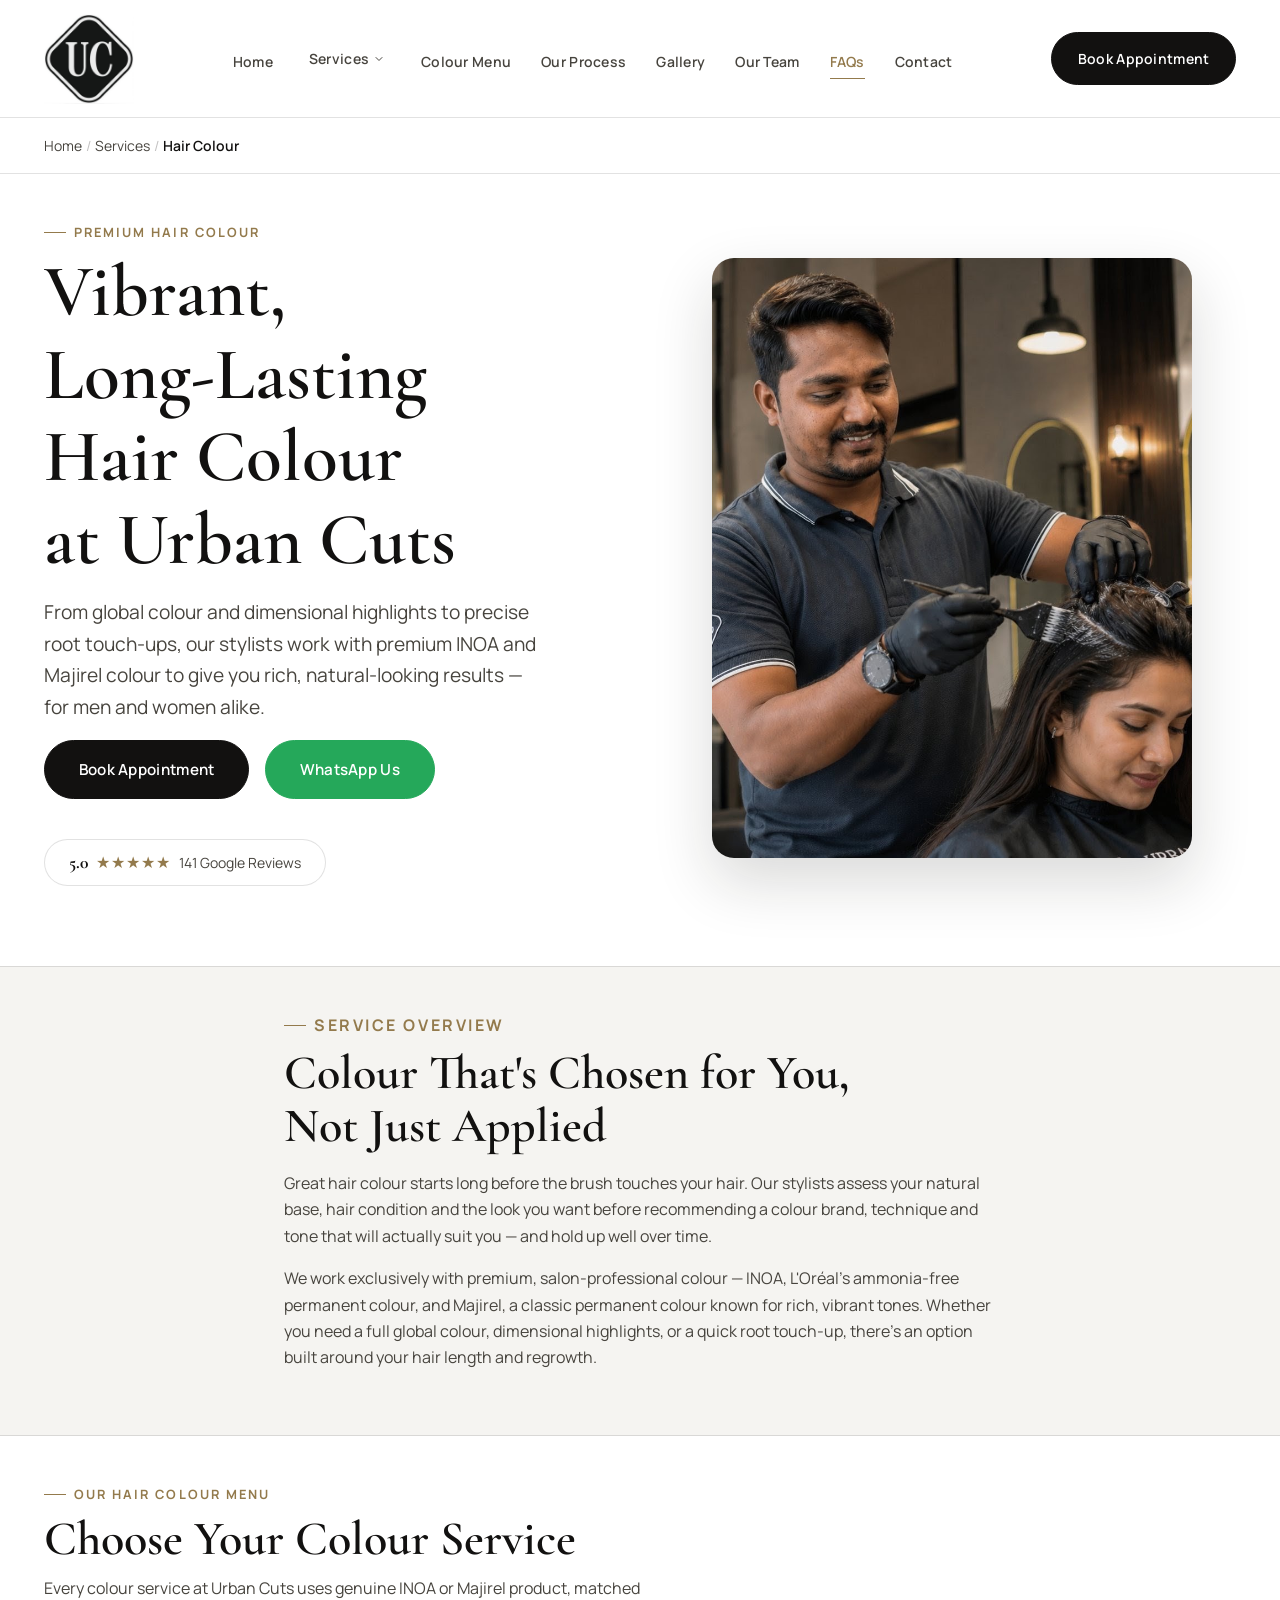
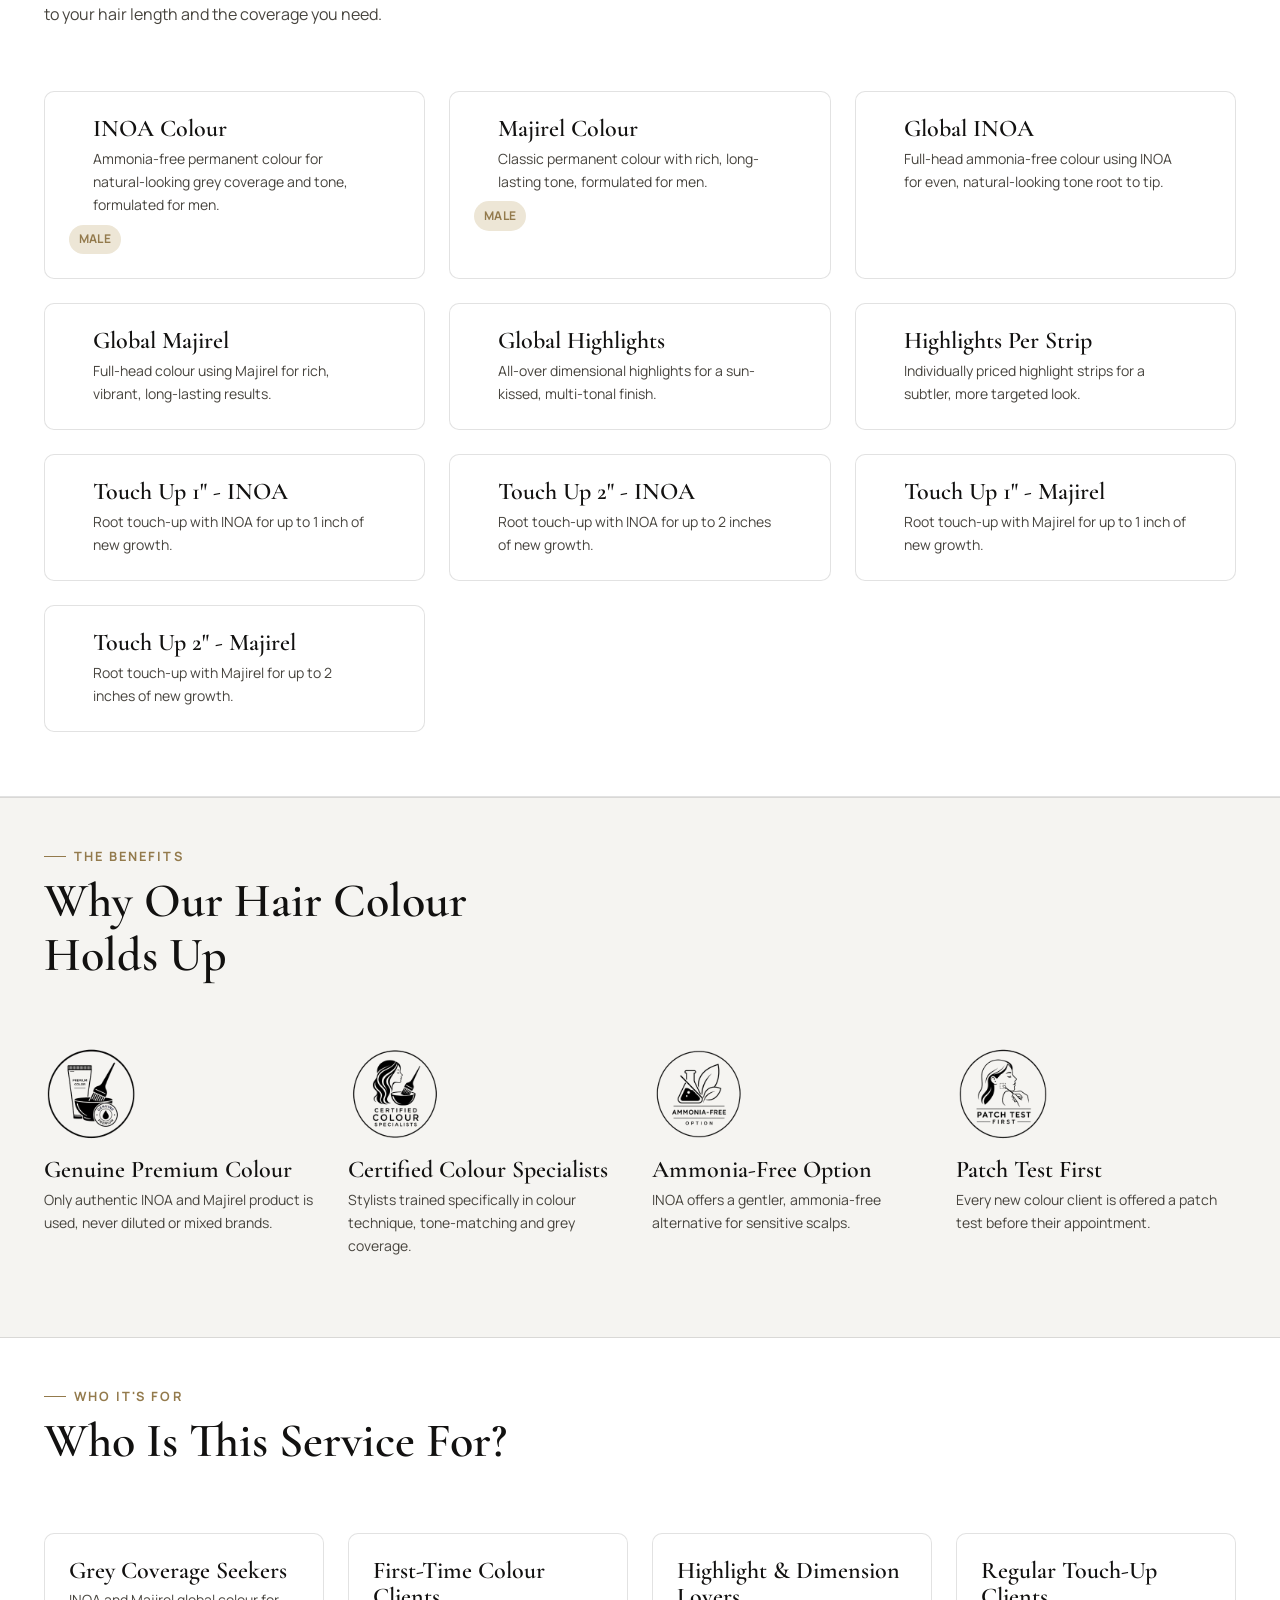
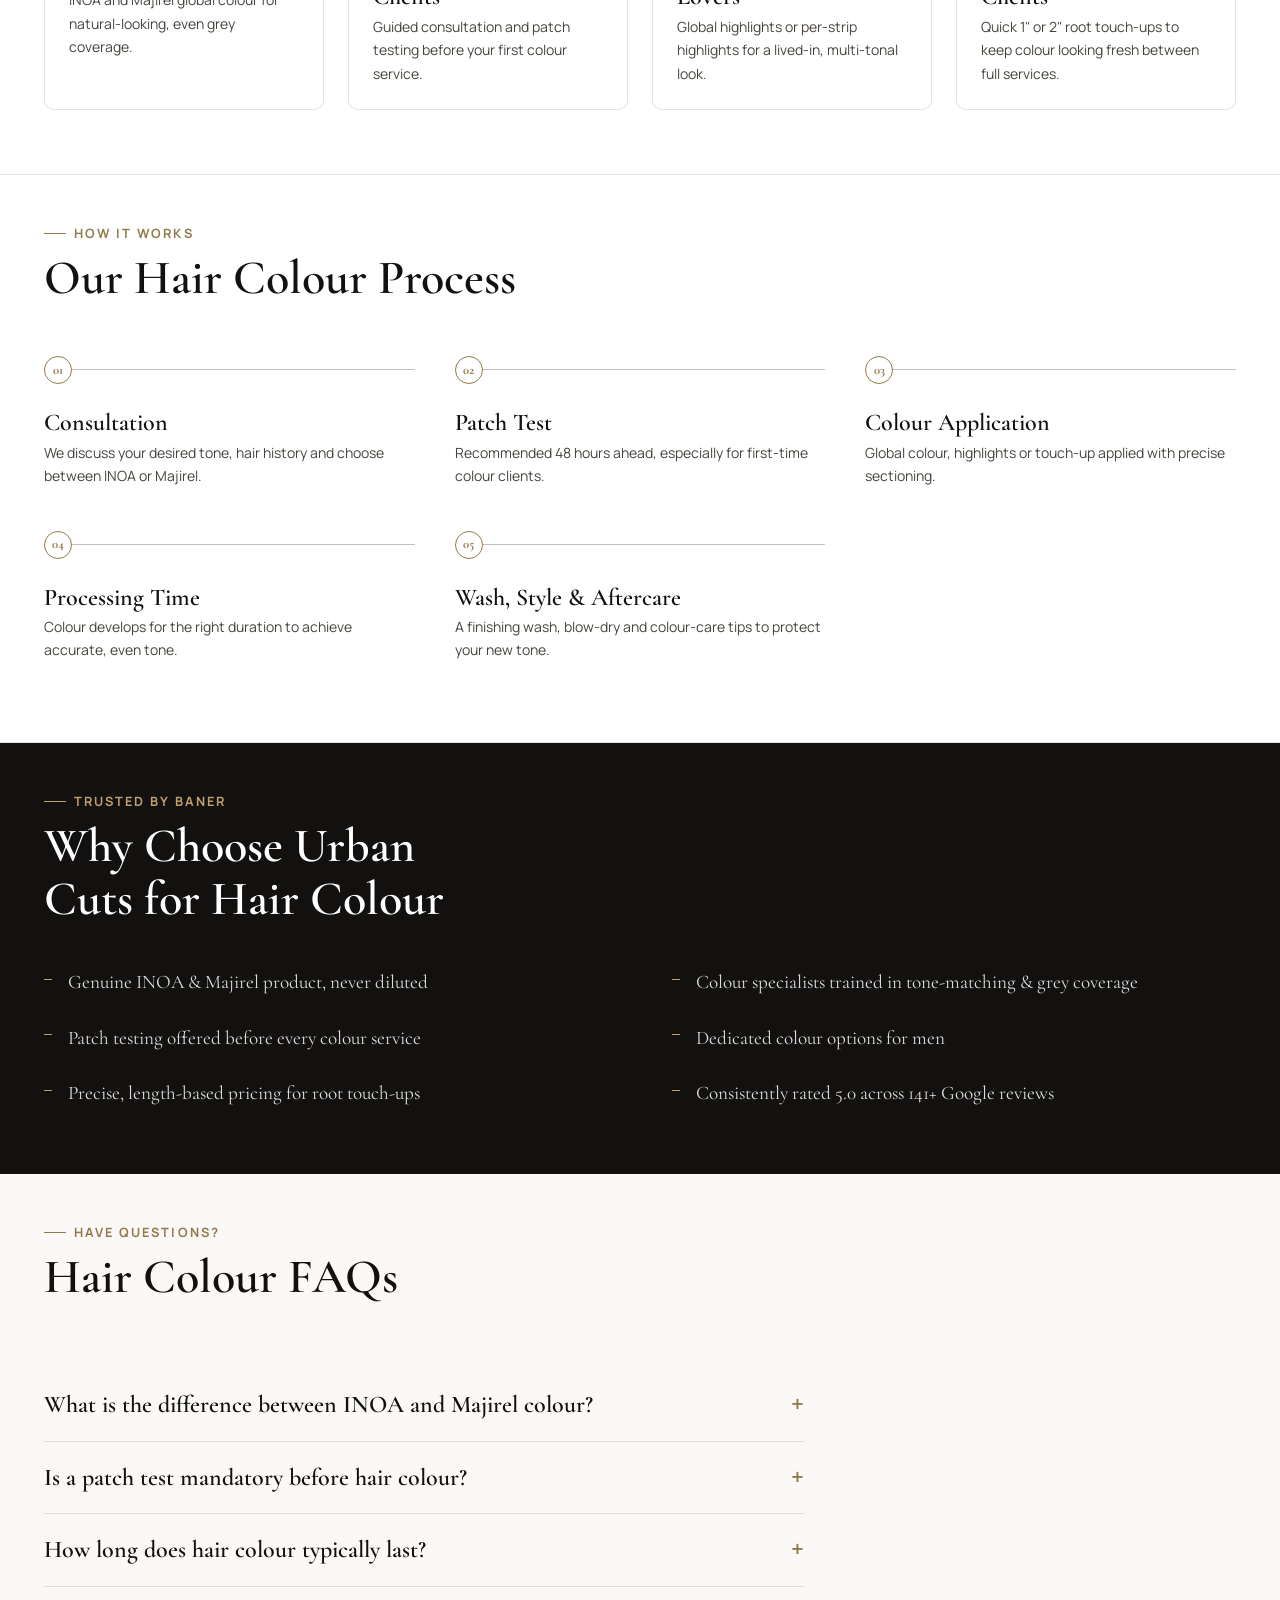
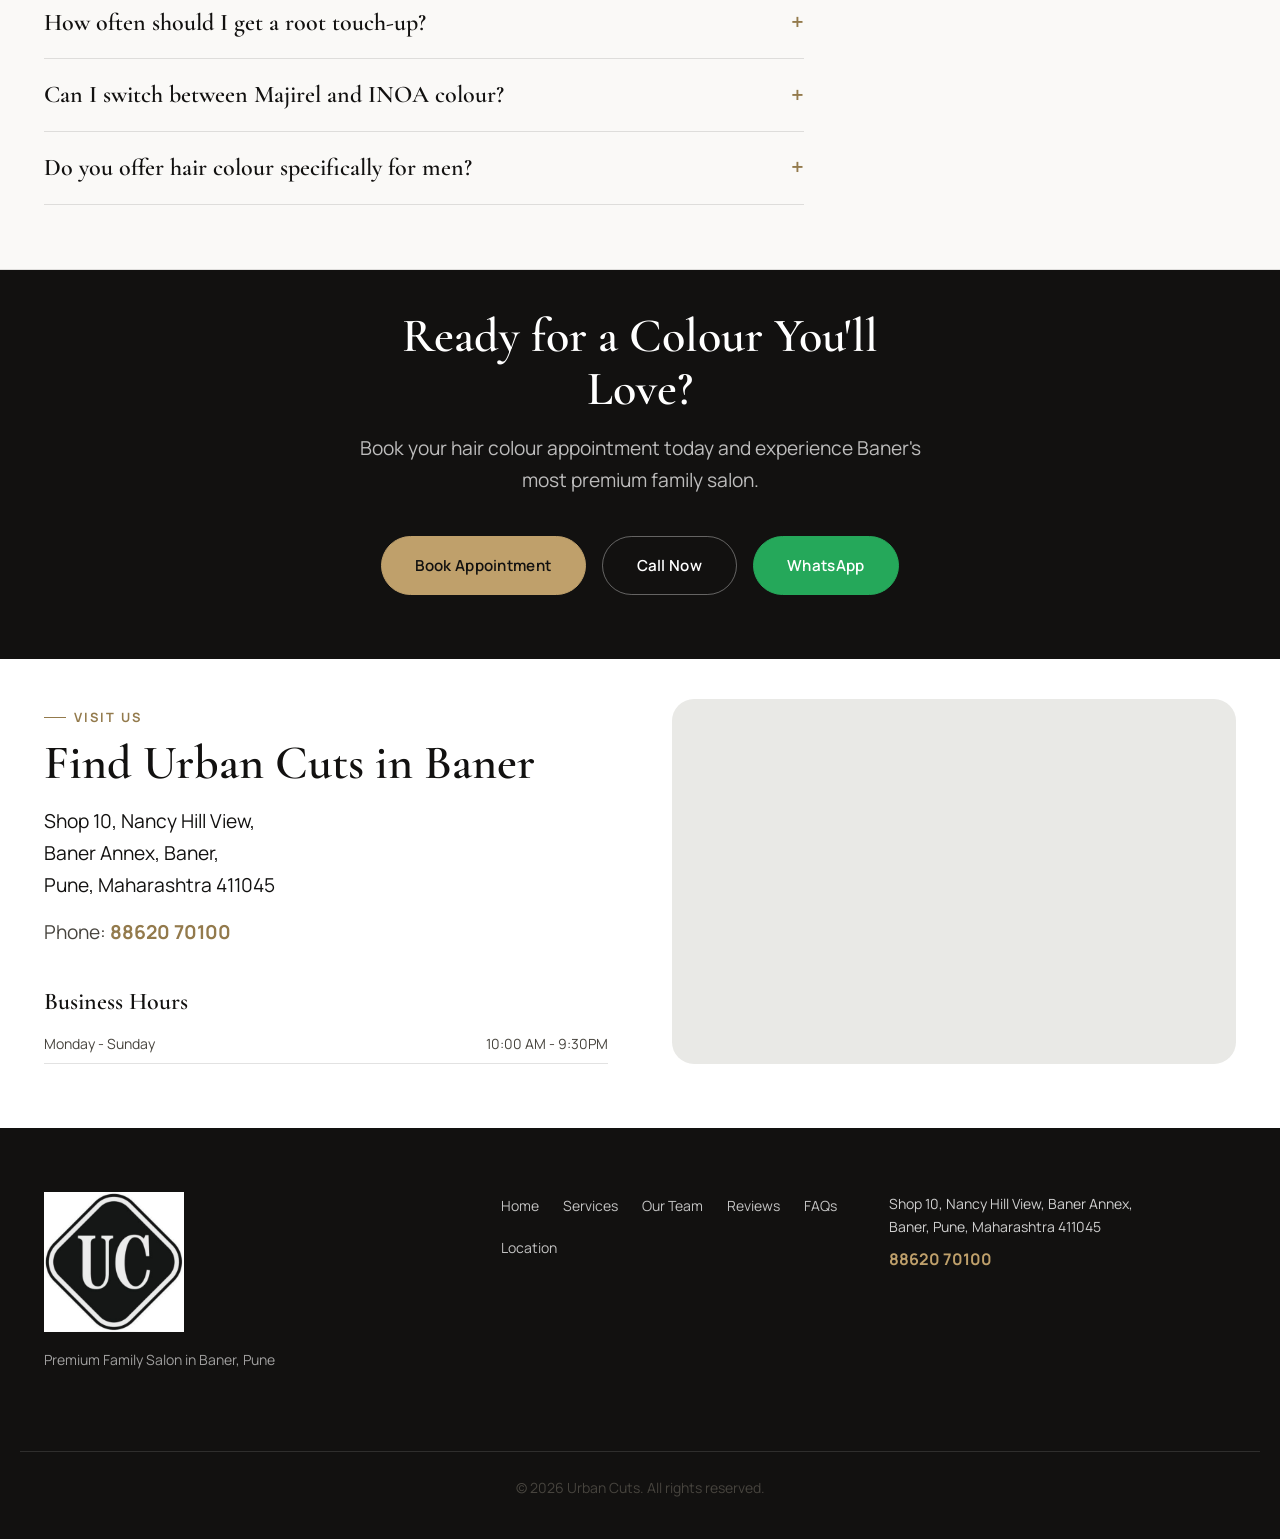
==== commit aaa34e5d: "Updated whole website by Claude" ====
--- a/hair-colour.html
+++ b/hair-colour.html
@@ -140,643 +140,6 @@
     }
     </script>
 
-    <style>
-        /* =========================================================
-           URBAN CUTS — HAIR COLOUR PAGE STYLES
-           Same design system as index.html / hair.html / hair-treatments.html:
-           tokens, reset, buttons, header, footer and shared components
-           are reused verbatim for full visual/structural consistency.
-           Section padding on this page: padding-top: 2.5rem; padding-bottom: 4rem;
-        ========================================================= */
-
-        /* -----------------------------------------
-           1. TOKENS (identical to style.css)
-        ----------------------------------------- */
-        :root {
-            --color-bg: #FFFFFF;
-            --color-bg-soft: #F5F4F1;
-            --color-surface: #FFFFFF;
-            --color-placeholder: #E9E9E6;
-            --color-ink: #121110;
-            --color-ink-soft: #47443E;
-            --color-ink-faint: #837D71;
-
-            --color-gold: #BFA06B;
-            --color-gold-dark: #937A4C;
-            --color-gold-tint: #EDE6D6;
-
-            --color-line: rgba(18, 17, 16, 0.12);
-            --color-line-strong: rgba(18, 17, 16, 0.26);
-            --color-whatsapp: #25A85A;
-            --color-whatsapp-dark: #1E8A49;
-
-            --font-display: 'Cormorant Garamond', 'Times New Roman', serif;
-            --font-body: 'Manrope', -apple-system, BlinkMacSystemFont, 'Segoe UI', sans-serif;
-
-            --fs-h1: clamp(2.4rem, 4.5vw + 1rem, 4rem);
-            --fs-h2: clamp(2rem, 3vw + 1rem, 3rem);
-            --fs-h3: clamp(1.25rem, 1vw + 1rem, 1.5rem);
-            --fs-eyebrow: 0.8rem;
-            --fs-lead: clamp(1.05rem, 0.5vw + 1rem, 1.2rem);
-            --fs-body: 1rem;
-            --fs-small: 0.875rem;
-
-            --lh-tight: 1.12;
-            --lh-snug: 1.3;
-            --lh-normal: 1.65;
-
-            --container-width: 1240px;
-            --container-pad: 1.5rem;
-            --radius-sm: 4px;
-            --radius-md: 10px;
-            --radius-lg: 22px;
-            --radius-pill: 999px;
-
-            --space-3xs: 0.25rem;
-            --space-2xs: 0.5rem;
-            --space-xs: 0.75rem;
-            --space-sm: 1rem;
-            --space-md: 1.5rem;
-            --space-lg: 2.5rem;
-            --space-xl: 4rem;
-            --space-2xl: 6rem;
-            --space-3xl: 8rem;
-
-            /* Page-specific section padding (per request) */
-            --section-pad-top: 2.5rem;
-            --section-pad-bottom: 4rem;
-
-            --ease: cubic-bezier(0.4, 0, 0.2, 1);
-            --transition-fast: 180ms var(--ease);
-            --transition-slow: 420ms var(--ease);
-
-            --shadow-sm: 0 2px 10px rgba(27, 23, 18, 0.06);
-            --shadow-md: 0 12px 32px rgba(27, 23, 18, 0.10);
-            --shadow-lg: 0 24px 60px rgba(27, 23, 18, 0.16);
-        }
-
-        /* -----------------------------------------
-           2. RESET & BASE (identical to style.css)
-        ----------------------------------------- */
-        *, *::before, *::after { box-sizing: border-box; }
-
-        html {
-            scroll-behavior: smooth;
-            -webkit-text-size-adjust: 100%;
-            overflow-x: hidden;
-        }
-
-        body {
-            margin: 0;
-            background-color: var(--color-bg);
-            color: var(--color-ink);
-            font-family: var(--font-body);
-            font-size: var(--fs-body);
-            line-height: var(--lh-normal);
-            -webkit-font-smoothing: antialiased;
-            text-rendering: optimizeLegibility;
-            overflow-x: hidden;
-            width: 100%;
-        }
-
-        .container,
-        .hero__inner,
-        .why-us__grid,
-        .services__grid,
-        .experience__timeline,
-        .transformations__grid,
-        .choose-us__list,
-        .contact__inner {
-            min-width: 0;
-        }
-
-        img {
-            max-width: 100%;
-            height: auto;
-            display: block;
-            background-color: var(--color-placeholder);
-        }
-
-        ul, ol { list-style: none; margin: 0; padding: 0; }
-        a { color: inherit; text-decoration: none; }
-        button { font: inherit; color: inherit; background: none; border: 0; cursor: pointer; }
-        address { font-style: normal; }
-
-        h1, h2, h3, h4 {
-            font-family: var(--font-display);
-            font-weight: 600;
-            line-height: var(--lh-tight);
-            margin: 0 0 var(--space-sm);
-            color: var(--color-ink);
-        }
-
-        p { margin: 0 0 var(--space-sm); color: var(--color-ink-soft); }
-
-        a:focus-visible, button:focus-visible, summary:focus-visible,
-        input:focus-visible, textarea:focus-visible, select:focus-visible {
-            outline: 2px solid var(--color-gold-dark);
-            outline-offset: 3px;
-            border-radius: var(--radius-sm);
-        }
-
-        @media (prefers-reduced-motion: reduce) {
-            html { scroll-behavior: auto; }
-            * {
-                animation-duration: 0.001ms !important;
-                animation-iteration-count: 1 !important;
-                transition-duration: 0.001ms !important;
-            }
-        }
-
-        .skip-link {
-            position: absolute;
-            left: -999px;
-            top: auto;
-            z-index: 999;
-            background: var(--color-ink);
-            color: var(--color-surface);
-            padding: var(--space-xs) var(--space-md);
-            border-radius: var(--radius-sm);
-        }
-        .skip-link:focus { left: var(--space-sm); top: var(--space-sm); }
-
-        /* -----------------------------------------
-           3. LAYOUT HELPERS
-        ----------------------------------------- */
-        .container {
-            width: 100%;
-            max-width: var(--container-width);
-            margin-inline: auto;
-            padding-inline: var(--container-pad);
-        }
-
-        .eyebrow {
-            font-family: var(--font-body);
-            font-size: var(--fs-eyebrow);
-            font-weight: 700;
-            letter-spacing: 0.16em;
-            text-transform: uppercase;
-            color: var(--color-gold-dark);
-            margin: 0 0 var(--space-2xs);
-            display: inline-flex;
-            align-items: center;
-            gap: var(--space-2xs);
-        }
-        .eyebrow::before {
-            content: "";
-            width: 22px;
-            height: 1px;
-            background: var(--color-gold-dark);
-            display: inline-block;
-        }
-
-        section[id] { scroll-margin-top: 96px; }
-
-        /* -----------------------------------------
-           4. BUTTONS (identical to style.css)
-        ----------------------------------------- */
-        .btn {
-            display: inline-flex;
-            align-items: center;
-            justify-content: center;
-            gap: var(--space-2xs);
-            padding: 0.85rem 1.6rem;
-            font-family: var(--font-body);
-            font-weight: 600;
-            font-size: var(--fs-small);
-            letter-spacing: 0.02em;
-            border-radius: var(--radius-pill);
-            border: 1px solid transparent;
-            transition: background-color var(--transition-fast), color var(--transition-fast),
-                border-color var(--transition-fast), transform var(--transition-fast);
-            white-space: nowrap;
-        }
-        .btn:hover { transform: translateY(-1px); }
-        .btn--lg { padding: 1rem 2.1rem; font-size: 0.95rem; }
-
-        .btn--primary { background-color: var(--color-ink); color: var(--color-surface); border-color: var(--color-ink); }
-        .btn--primary:hover { background-color: var(--color-gold-dark); border-color: var(--color-gold-dark); color: var(--color-ink); }
-
-        .btn--outline { background-color: transparent; color: var(--color-ink); border-color: var(--color-line-strong); }
-        .btn--outline:hover { border-color: var(--color-gold-dark); color: var(--color-gold-dark); }
-
-        .btn--ghost { background-color: transparent; color: var(--color-ink); border-color: transparent; }
-        .btn--ghost:hover { color: var(--color-gold-dark); }
-
-        .btn--whatsapp { background-color: var(--color-whatsapp); color: var(--color-surface); border-color: var(--color-whatsapp); }
-        .btn--whatsapp:hover { background-color: var(--color-whatsapp-dark); border-color: var(--color-whatsapp-dark); }
-
-        /* -----------------------------------------
-           5. HEADER (identical to style.css)
-        ----------------------------------------- */
-        .site-header {
-            position: sticky;
-            top: 0;
-            z-index: 100;
-            background-color: rgba(255, 255, 255, 0.92);
-            backdrop-filter: blur(10px);
-            border-bottom: 1px solid var(--color-line);
-            box-shadow: none;
-            transition: box-shadow var(--transition-fast);
-        }
-        .site-header--scrolled { box-shadow: var(--shadow-sm); }
-
-        .header__inner {
-            display: flex;
-            align-items: center;
-            justify-content: space-between;
-            gap: var(--space-sm);
-            padding-block: 0.85rem;
-        }
-
-        .logo { flex-shrink: 1; min-width: 0; }
-        .logo img { background: none; width: 128px; height: auto; }
-        @media (min-width: 480px) { .logo img { width: 150px; } }
-
-        .nav-toggle { flex-shrink: 0; display: inline-flex; flex-direction: column; gap: 5px; padding: 0.5rem; }
-        .nav-toggle__bar {
-            width: 22px; height: 2px; background-color: var(--color-ink);
-            border-radius: 2px; transition: transform var(--transition-fast), opacity var(--transition-fast);
-            transform-origin: center;
-        }
-        .nav-toggle--active .nav-toggle__bar:nth-child(1) { transform: translateY(7px) rotate(45deg); }
-        .nav-toggle--active .nav-toggle__bar:nth-child(2) { opacity: 0; }
-        .nav-toggle--active .nav-toggle__bar:nth-child(3) { transform: translateY(-7px) rotate(-45deg); }
-
-        .header__cta { display: flex; align-items: center; gap: var(--space-2xs); flex-shrink: 0; }
-        .header__cta .btn { padding: 0.7rem 1.1rem; font-size: 0.8rem; }
-        .header__cta .btn--ghost { display: none; }
-        @media (min-width: 480px) { .header__cta .btn { padding: 0.85rem 1.6rem; font-size: var(--fs-small); } }
-
-        .main-nav { display: flex; align-items: center; }
-        .nav-menu { display: none; align-items: center; gap: var(--space-lg); }
-        .nav-menu a {
-            font-size: var(--fs-small); font-weight: 600; letter-spacing: 0.02em;
-            color: var(--color-ink-soft); position: relative; padding-block: var(--space-3xs);
-            transition: color var(--transition-fast);
-        }
-        .nav-menu a::after {
-            content: ""; position: absolute; left: 0; right: 0; bottom: -4px; height: 1px;
-            background-color: var(--color-gold-dark); transform: scaleX(0); transform-origin: left;
-            transition: transform var(--transition-fast);
-        }
-        .nav-menu a:hover { color: var(--color-ink); }
-        .nav-menu a:hover::after { transform: scaleX(1); }
-        .nav-menu a[aria-current="true"] { color: var(--color-gold-dark); }
-        .nav-menu a[aria-current="true"]::after { transform: scaleX(1); }
-
-        @media (min-width: 900px) {
-            .nav-menu { display: flex; }
-            .nav-toggle { display: none; }
-            .header__cta .btn--ghost { display: inline-flex; }
-        }
-
-        @media (max-width: 899px) {
-            .nav-menu {
-                position: absolute; top: 100%; left: 0; right: 0;
-                flex-direction: column; align-items: flex-start; gap: 0;
-                background-color: var(--color-surface); border-bottom: 1px solid var(--color-line);
-                box-shadow: var(--shadow-md); max-height: 0; overflow: hidden;
-                transition: max-height var(--transition-slow);
-            }
-            .nav-menu.nav-menu--open { display: flex; max-height: 480px; }
-            .nav-menu li { width: 100%; }
-            .nav-menu a { display: block; padding: var(--space-sm) var(--container-pad); border-bottom: 1px solid var(--color-line); }
-        }
-
-        /* -----------------------------------------
-           6. BREADCRUMB
-        ----------------------------------------- */
-        .breadcrumb { padding-block: var(--space-sm); border-bottom: 1px solid var(--color-line); }
-        .breadcrumb ol { display: flex; flex-wrap: wrap; align-items: center; gap: var(--space-3xs); font-size: var(--fs-small); color: var(--color-ink-faint); }
-        .breadcrumb a { color: var(--color-ink-soft); transition: color var(--transition-fast); }
-        .breadcrumb a:hover { color: var(--color-gold-dark); }
-        .breadcrumb li:not(:last-child)::after { content: "/"; margin-left: var(--space-3xs); color: var(--color-line-strong); }
-        .breadcrumb li[aria-current="page"] { color: var(--color-ink); font-weight: 600; }
-
-        /* -----------------------------------------
-           7. HERO
-        ----------------------------------------- */
-        .hero { padding-top: var(--section-pad-top); padding-bottom: var(--section-pad-bottom); overflow: hidden; }
-        .hero__inner { display: grid; gap: var(--space-xl); align-items: center; }
-        .hero__content h1 { font-size: var(--fs-h1); max-width: 20ch; }
-        .hero__description { max-width: 50ch; font-size: var(--fs-lead); }
-        .hero__actions { display: flex; flex-wrap: wrap; gap: var(--space-sm); margin-bottom: var(--space-lg); }
-
-        .hero__rating {
-            display: inline-flex; align-items: center; gap: var(--space-2xs);
-            padding: var(--space-2xs) var(--space-md); background-color: var(--color-surface);
-            border: 1px solid var(--color-line); border-radius: var(--radius-pill);
-            flex-wrap: wrap; max-width: 100%;
-        }
-        .hero__rating-score { font-family: var(--font-display); font-weight: 700; font-size: 1.1rem; }
-        .hero__rating-stars { color: var(--color-gold-dark); letter-spacing: 1px; }
-        .hero__rating-count { font-size: var(--fs-small); color: var(--color-ink-soft); }
-
-        .hero__media { display: flex; justify-content: center; }
-        .hero__media img {
-            border-radius: var(--radius-md);
-            box-shadow: var(--shadow-lg);
-            aspect-ratio: 4 / 3;
-            object-fit: cover;
-            width: 100%;
-            max-width: 420px;
-            margin-inline: auto;
-        }
-        @media (min-width: 960px) {
-            .hero__inner { grid-template-columns: minmax(0, 1.1fr) minmax(0, 0.9fr); }
-            .hero__media { justify-content: flex-end; }
-            .hero__media img { max-width: 460px; }
-        }
-
-        /* -----------------------------------------
-           8. SERVICE OVERVIEW
-        ----------------------------------------- */
-        .overview {
-            padding-top: var(--section-pad-top);
-            padding-bottom: var(--section-pad-bottom);
-            border-top: 1px solid var(--color-line);
-            border-bottom: 1px solid var(--color-line);
-            background-color: var(--color-bg-soft);
-        }
-        .overview__inner { max-width: 760px; }
-        .overview h2 { font-size: var(--fs-h2); max-width: 24ch; }
-        .overview p { font-size: var(--fs-body); }
-        .overview p:last-child { margin-bottom: 0; }
-
-        /* -----------------------------------------
-           9. SUB-SERVICES (Our Hair Colour Services)
-           Reuses the homepage's service-card pattern.
-        ----------------------------------------- */
-        .services {
-            padding-top: var(--section-pad-top);
-            padding-bottom: var(--section-pad-bottom);
-            background-color: var(--color-surface);
-            border-bottom: 1px solid var(--color-line);
-        }
-        .services h2 { font-size: var(--fs-h2); margin-bottom: var(--space-2xs); }
-        .services__intro { max-width: 60ch; margin-bottom: var(--space-xl); }
-        .services__grid { display: grid; grid-template-columns: minmax(0, 1fr); gap: var(--space-md); }
-
-        .service-card {
-            background-color: var(--color-bg);
-            border-radius: var(--radius-md);
-            overflow: hidden;
-            border: 1px solid var(--color-line);
-            padding: var(--space-md);
-            transition: box-shadow var(--transition-fast), transform var(--transition-fast);
-        }
-        .service-card:hover { box-shadow: var(--shadow-md); transform: translateY(-3px); }
-        .service-card h3 { font-size: var(--fs-h3); margin-bottom: var(--space-3xs); }
-        .service-card p { font-size: var(--fs-small); margin-bottom: var(--space-2xs); }
-
-        .service-card__options {
-            display: flex;
-            flex-wrap: wrap;
-            gap: var(--space-3xs);
-            margin-top: var(--space-2xs);
-        }
-        .service-card__option {
-            font-size: 0.75rem;
-            font-weight: 700;
-            letter-spacing: 0.03em;
-            text-transform: uppercase;
-            color: var(--color-gold-dark);
-            background-color: var(--color-gold-tint);
-            padding: 0.3rem 0.6rem;
-            border-radius: var(--radius-pill);
-        }
-
-        @media (min-width: 640px) { .services__grid { grid-template-columns: repeat(2, minmax(0, 1fr)); } }
-        @media (min-width: 1024px) { .services__grid { grid-template-columns: repeat(3, minmax(0, 1fr)); } }
-
-        /* -----------------------------------------
-           10. BENEFITS (same pattern as homepage Why Us)
-        ----------------------------------------- */
-        .why-us { padding-top: var(--section-pad-top); padding-bottom: var(--section-pad-bottom); }
-        .why-us h2 { font-size: var(--fs-h2); max-width: 24ch; margin-bottom: var(--space-xl); }
-        .why-us__grid { display: grid; grid-template-columns: repeat(2, minmax(0, 1fr)); gap: var(--space-lg) var(--space-md); }
-        .why-us__item img { background: none; margin-bottom: var(--space-sm); }
-        .why-us__item h3 { font-size: var(--fs-h3); margin-bottom: var(--space-3xs); }
-        .why-us__item p { font-size: var(--fs-small); }
-        @media (min-width: 720px) { .why-us__grid { grid-template-columns: repeat(4, minmax(0, 1fr)); } }
-
-        /* -----------------------------------------
-           11. WHO IS THIS SERVICE FOR
-        ----------------------------------------- */
-        .audience {
-            padding-top: var(--section-pad-top);
-            padding-bottom: var(--section-pad-bottom);
-            background-color: var(--color-surface);
-            border-bottom: 1px solid var(--color-line);
-        }
-        .audience h2 { font-size: var(--fs-h2); margin-bottom: var(--space-xl); max-width: 24ch; }
-        .audience__grid { display: grid; grid-template-columns: minmax(0, 1fr); gap: var(--space-md); }
-        .audience-card {
-            background-color: var(--color-bg);
-            border: 1px solid var(--color-line);
-            border-radius: var(--radius-md);
-            padding: var(--space-md);
-            transition: box-shadow var(--transition-fast), transform var(--transition-fast);
-        }
-        .audience-card:hover { box-shadow: var(--shadow-md); transform: translateY(-3px); }
-        .audience-card h3 { font-size: var(--fs-h3); margin-bottom: var(--space-3xs); }
-        .audience-card p { font-size: var(--fs-small); margin-bottom: 0; }
-        @media (min-width: 640px) { .audience__grid { grid-template-columns: repeat(2, minmax(0, 1fr)); } }
-        @media (min-width: 1024px) { .audience__grid { grid-template-columns: repeat(4, minmax(0, 1fr)); } }
-
-        /* -----------------------------------------
-           12. OUR PROCESS (identical pattern to homepage Experience)
-        ----------------------------------------- */
-        .experience { padding-top: var(--section-pad-top); padding-bottom: var(--section-pad-bottom); border-bottom: 1px solid var(--color-line); }
-        .experience h2 { font-size: var(--fs-h2); margin-bottom: var(--space-xl); }
-        .experience__timeline { display: grid; grid-template-columns: minmax(0, 1fr); gap: var(--space-lg); counter-reset: step; position: relative; }
-        .experience__step { position: relative; padding-left: var(--space-lg); border-left: 1px solid var(--color-line-strong); }
-        .experience__step:last-child { border-left-color: transparent; }
-        .experience__step-number {
-            position: absolute; left: -14px; top: 0; width: 28px; height: 28px;
-            display: inline-flex; align-items: center; justify-content: center;
-            background-color: var(--color-surface); border: 1px solid var(--color-gold-dark);
-            color: var(--color-gold-dark); font-family: var(--font-display); font-size: 0.8rem;
-            font-weight: 700; border-radius: 50%;
-        }
-        .experience__step h3 { font-size: var(--fs-h3); margin-bottom: var(--space-3xs); }
-        .experience__step p { font-size: var(--fs-small); }
-        @media (min-width: 720px) {
-            .experience__timeline { grid-template-columns: repeat(3, minmax(0, 1fr)); }
-            .experience__step { border-left: none; border-top: 1px solid var(--color-line-strong); padding-left: 0; padding-top: var(--space-lg); }
-            .experience__step-number { left: 0; top: -14px; }
-        }
-
-        /* -----------------------------------------
-           13. BEFORE & AFTER GALLERY (identical compare-slider component)
-        ----------------------------------------- */
-        .transformations { padding-top: var(--section-pad-top); padding-bottom: var(--section-pad-bottom); background-color: var(--color-surface); }
-        .transformations h2 { font-size: var(--fs-h2); margin-bottom: var(--space-xl); }
-        .transformations__grid { display: grid; grid-template-columns: minmax(0, 1fr); gap: var(--space-md); }
-        .transformations__hint { font-size: var(--fs-small); color: var(--color-ink-faint); text-align: center; max-width: 46ch; margin: var(--space-md) auto 0; }
-
-        .compare-slider {
-            position: relative; aspect-ratio: 3 / 4; border-radius: var(--radius-md);
-            overflow: hidden; background-color: var(--color-placeholder);
-            box-shadow: var(--shadow-sm); touch-action: pan-y; --pos: 50%;
-        }
-        .compare-slider__img {
-            position: absolute; inset: 0; width: 100%; height: 100%; object-fit: cover;
-            -webkit-user-select: none; user-select: none; pointer-events: none;
-        }
-        .compare-slider__img--before { z-index: 1; }
-        .compare-slider__img--after { z-index: 2; clip-path: inset(0 0 0 var(--pos)); }
-        .compare-slider__line {
-            position: absolute; top: 0; bottom: 0; left: var(--pos); width: 2px;
-            background-color: var(--color-surface); transform: translateX(-50%);
-            z-index: 3; pointer-events: none; box-shadow: 0 0 0 1px rgba(27, 23, 18, 0.15);
-        }
-        .compare-slider__handle {
-            position: absolute; top: 50%; left: 50%; transform: translate(-50%, -50%);
-            width: 40px; height: 40px; border-radius: 50%; background-color: var(--color-surface);
-            color: var(--color-ink); display: inline-flex; align-items: center; justify-content: center;
-            gap: 2px; box-shadow: var(--shadow-md); border: 1px solid var(--color-gold);
-        }
-        .compare-slider__tag {
-            position: absolute; top: var(--space-sm); z-index: 4; font-size: var(--fs-small);
-            font-weight: 700; letter-spacing: 0.04em; text-transform: uppercase;
-            color: var(--color-surface); background-color: rgba(27, 23, 18, 0.55);
-            padding: 0.3rem 0.7rem; border-radius: var(--radius-pill); pointer-events: none;
-        }
-        .compare-slider__tag--before { left: var(--space-sm); }
-        .compare-slider__tag--after { right: var(--space-sm); }
-        .compare-slider__range {
-            position: absolute; inset: 0; width: 100%; height: 100%; margin: 0;
-            opacity: 0; cursor: ew-resize; z-index: 5; -webkit-appearance: none;
-            appearance: none; background: transparent;
-        }
-        .compare-slider__range:focus-visible { opacity: 1; }
-        .compare-slider__range::-webkit-slider-thumb { -webkit-appearance: none; width: 100%; height: 100%; background: transparent; }
-        .compare-slider__range::-moz-range-thumb { width: 2px; height: 100%; background: var(--color-gold-dark); border: none; border-radius: 0; }
-        .compare-slider__range::-moz-range-track { background: transparent; }
-        .compare-slider.is-dragging .compare-slider__handle { box-shadow: var(--shadow-lg); }
-        @media (min-width: 720px) { .transformations__grid { grid-template-columns: repeat(3, minmax(0, 1fr)); } }
-
-        /* -----------------------------------------
-           14. WHY CHOOSE URBAN CUTS (identical to homepage Choose Us)
-        ----------------------------------------- */
-        .choose-us { padding-top: var(--section-pad-top); padding-bottom: var(--section-pad-bottom); background-color: var(--color-ink); color: var(--color-surface); }
-        .choose-us .eyebrow { color: var(--color-gold); }
-        .choose-us .eyebrow::before { background-color: var(--color-gold); }
-        .choose-us h2 { color: var(--color-surface); font-size: var(--fs-h2); max-width: 24ch; margin-bottom: var(--space-lg); }
-        .choose-us__list { display: grid; grid-template-columns: minmax(0, 1fr); gap: var(--space-sm); }
-        .choose-us__list li { position: relative; padding-left: var(--space-md); color: rgba(255, 255, 255, 0.85); font-size: var(--fs-lead); font-family: var(--font-display); }
-        .choose-us__list li::before { content: ""; position: absolute; left: 0; top: 0.6em; width: 8px; height: 1px; background-color: var(--color-gold); }
-        @media (min-width: 720px) { .choose-us__list { grid-template-columns: repeat(2, minmax(0, 1fr)); gap: var(--space-md) var(--space-xl); } }
-
-        /* -----------------------------------------
-           15. FAQS (identical to homepage)
-        ----------------------------------------- */
-        .faqs { padding-top: var(--section-pad-top); padding-bottom: var(--section-pad-bottom); background-color: var(--color-surface); border-bottom: 1px solid var(--color-line); }
-        .faqs h2 { font-size: var(--fs-h2); margin-bottom: var(--space-xl); }
-        .faq-list { max-width: 760px; }
-        .faq-item { border-bottom: 1px solid var(--color-line); padding-block: var(--space-sm); }
-        .faq-item summary {
-            cursor: pointer; font-family: var(--font-display); font-size: var(--fs-h3);
-            font-weight: 600; list-style: none; display: flex; align-items: center;
-            justify-content: space-between; gap: var(--space-md);
-        }
-        .faq-item summary::-webkit-details-marker { display: none; }
-        .faq-item summary::after { content: "+"; font-family: var(--font-body); font-size: 1.4rem; color: var(--color-gold-dark); flex-shrink: 0; transition: transform var(--transition-fast); }
-        .faq-item[open] summary::after { transform: rotate(45deg); }
-        .faq-item p { margin-top: var(--space-sm); font-size: var(--fs-body); }
-
-        /* -----------------------------------------
-           16. FINAL CTA (identical dark variant)
-        ----------------------------------------- */
-        .final-cta { padding-top: var(--section-pad-top); padding-bottom: var(--section-pad-bottom); background-color: var(--color-ink); text-align: center; }
-        .final-cta__inner { max-width: 640px; margin-inline: auto; }
-        .final-cta h2 { font-size: var(--fs-h2); color: var(--color-surface); }
-        .final-cta p { font-size: var(--fs-lead); margin-bottom: var(--space-lg); color: rgba(255, 255, 255, 0.72); }
-        .final-cta__actions { display: flex; flex-wrap: wrap; justify-content: center; gap: var(--space-sm); }
-        .final-cta .btn--primary { background-color: var(--color-gold); border-color: var(--color-gold); color: var(--color-ink); }
-        .final-cta .btn--primary:hover { background-color: var(--color-surface); border-color: var(--color-surface); color: var(--color-ink); }
-        .final-cta .btn--ghost { color: var(--color-surface); border-color: rgba(255, 255, 255, 0.35); }
-        .final-cta .btn--ghost:hover { color: var(--color-gold); border-color: var(--color-gold); }
-
-        /* -----------------------------------------
-           17. CONTACT / BOOK APPOINTMENT
-        ----------------------------------------- */
-        .contact { padding-top: var(--section-pad-top); padding-bottom: var(--section-pad-bottom); }
-        .contact__inner { display: grid; grid-template-columns: minmax(0, 1fr); gap: var(--space-xl); }
-        .contact h2 { font-size: var(--fs-h2); }
-
-        .contact-form { background-color: var(--color-bg-soft); border: 1px solid var(--color-line); border-radius: var(--radius-md); padding: var(--space-lg); }
-        .form-row { margin-bottom: var(--space-md); }
-        .form-row label { display: block; font-size: var(--fs-small); font-weight: 700; margin-bottom: var(--space-3xs); }
-        .form-row input,
-        .form-row select,
-        .form-row textarea {
-            width: 100%;
-            font: inherit;
-            font-size: var(--fs-body);
-            color: var(--color-ink);
-            background-color: var(--color-surface);
-            border: 1px solid var(--color-line-strong);
-            border-radius: var(--radius-sm);
-            padding: 0.75rem 0.9rem;
-        }
-        .form-row textarea { resize: vertical; min-height: 100px; }
-        .form-row--split { display: grid; grid-template-columns: minmax(0, 1fr); gap: var(--space-md); }
-        @media (min-width: 560px) { .form-row--split { grid-template-columns: repeat(2, minmax(0, 1fr)); } }
-        .form-note { font-size: var(--fs-small); color: var(--color-ink-faint); margin-top: var(--space-2xs); margin-bottom: 0; }
-        .form-status { font-size: var(--fs-small); font-weight: 600; margin-top: var(--space-sm); margin-bottom: 0; display: none; }
-        .form-status--visible { display: block; }
-        .form-status--success { color: var(--color-whatsapp-dark); }
-        .form-status--error { color: #A3372E; }
-
-        .contact-info__item { margin-bottom: var(--space-lg); }
-        .contact-info__item h3 { font-size: var(--fs-h3); margin-bottom: var(--space-2xs); }
-        .contact-info address { font-size: var(--fs-lead); line-height: var(--lh-normal); }
-        .contact-info__phone a { color: var(--color-gold-dark); font-weight: 700; }
-        .contact-info__hours ul li {
-            display: flex; justify-content: space-between; gap: var(--space-md);
-            padding-block: var(--space-2xs); border-bottom: 1px solid var(--color-line);
-            font-size: var(--fs-small); color: var(--color-ink-soft); flex-wrap: wrap;
-        }
-        .contact-info__map iframe {
-            width: 100%; height: 100%; min-height: 240px; border: 0;
-            border-radius: var(--radius-lg); background-color: var(--color-placeholder);
-        }
-        @media (min-width: 960px) {
-            .contact__inner { grid-template-columns: minmax(0, 1.05fr) minmax(0, 0.95fr); align-items: start; }
-        }
-
-        /* -----------------------------------------
-           18. FOOTER (identical to style.css)
-        ----------------------------------------- */
-        .site-footer { background-color: var(--color-ink); color: rgba(255, 255, 255, 0.8); padding-top: var(--space-xl); }
-        .footer__inner { display: grid; grid-template-columns: minmax(0, 1fr); gap: var(--space-lg); padding-bottom: var(--space-xl); border-bottom: 1px solid rgba(255, 255, 255, 0.12); min-width: 0; }
-        .footer__brand p { color: rgba(255, 255, 255, 0.6); font-size: var(--fs-small); margin-top: var(--space-sm); }
-        .footer__nav ul { display: flex; flex-wrap: wrap; gap: var(--space-sm) var(--space-md); }
-        .footer__nav a { font-size: var(--fs-small); color: rgba(255, 255, 255, 0.75); transition: color var(--transition-fast); }
-        .footer__nav a:hover { color: var(--color-gold); }
-        .footer__contact address { font-size: var(--fs-small); margin-bottom: var(--space-2xs); }
-        .footer__contact a { color: var(--color-gold); font-weight: 700; }
-        .footer__bottom { padding-block: var(--space-md); text-align: center; font-size: var(--fs-small); color: rgba(255, 255, 255, 0.5); }
-        @media (min-width: 720px) { .footer__inner { grid-template-columns: 1.2fr 1fr 1fr; } }
-
-        /* -----------------------------------------
-           19. SCROLL REVEAL (identical to style.css)
-        ----------------------------------------- */
-        [data-reveal] { opacity: 0; transform: translateY(18px); transition: opacity 700ms var(--ease), transform 700ms var(--ease); }
-        [data-reveal].is-visible { opacity: 1; transform: translateY(0); }
-        @media (prefers-reduced-motion: reduce) { [data-reveal] { opacity: 1; transform: none; transition: none; } }
-
-        /* -----------------------------------------
-           20. RESPONSIVENESS SAFETY NET
-        ----------------------------------------- */
-        @media (max-width: 380px) {
-            :root { --container-pad: 1.1rem; }
-            .btn--lg { padding: 0.9rem 1.5rem; }
-        }
-    </style>
 </head>
 <body>
 
@@ -787,7 +150,7 @@
     ========================================================== -->
     <header class="site-header" id="top">
         <div class="container header__inner">
-            <a href="../index.html" class="logo" aria-label="Urban Cuts Home">
+            <a href="index.html" class="logo" aria-label="Urban Cuts Home">
                 <img src="img/Urban-Cuts-Logo.png" alt="Urban Cuts - Premium Family Salon in Baner" width="160" height="48" loading="eager">
             </a>
 
@@ -798,19 +161,36 @@
                     <span class="nav-toggle__bar"></span>
                 </button>
                 <ul id="primary-menu" class="nav-menu">
-                    <li><a href="../index.html#why-urban-cuts">Why Us</a></li>
+                    <li><a href="index.html">Home</a></li>
+                    <li class="nav-item nav-item--dropdown">
+                        <button class="nav-dropdown-trigger" type="button" aria-expanded="false" aria-haspopup="true" aria-controls="services-dropdown">
+                            Services
+                            <svg class="nav-dropdown-chevron" viewBox="0 0 24 24" width="12" height="12" aria-hidden="true"><path d="M6 9l6 6 6-6" fill="none" stroke="currentColor" stroke-width="2" stroke-linecap="round" stroke-linejoin="round"/></svg>
+                        </button>
+                        <ul class="nav-dropdown" id="services-dropdown">
+                            <li><a href="hair.html">Hair</a></li>
+                            <li><a href="hair-treatments.html">Hair Treatments</a></li>
+                            <li><a href="hair-colour.html">Hair Colour</a></li>
+                            <li><a href="skin-care.html">Skin Care</a></li>
+                            <li><a href="hands-feet.html">Hands &amp; Feet</a></li>
+                            <li><a href="mens-grooming.html">Men's Grooming</a></li>
+                            <li><a href="womens-grooming.html">Women's Grooming</a></li>
+                            <li><a href="makeup.html">Make Up</a></li>
+                            <li><a href="massage.html">Massage</a></li>
+                        </ul>
+                    </li>
                     <li><a href="#sub-services">Colour Menu</a></li>
                     <li><a href="#process">Our Process</a></li>
                     <li><a href="#gallery">Gallery</a></li>
-                    <li><a href="../index.html#team">Our Team</a></li>
+                    <li><a href="index.html#team">Our Team</a></li>
                     <li><a href="#faqs">FAQs</a></li>
-                    <li><a href="#book-appointment">Contact</a></li>
+                    <li><a href="https://urbancutsfamilysalon.setmore.com/" target="_blank">Contact</a></li>
                 </ul>
             </nav>
 
             <div class="header__cta">
-                <a href="tel:+918862070100" class="btn btn--ghost" aria-label="Call Urban Cuts">Call Now</a>
-                <a href="#book-appointment" class="btn btn--primary">Book Appointment</a>
+                <!-- <a href="tel:+918862070100" class="btn btn--ghost" aria-label="Call Urban Cuts">Call Now</a> -->
+                <a href="https://urbancutsfamilysalon.setmore.com/" target="_blank" class="btn btn--primary">Book Appointment</a>
             </div>
         </div>
     </header>
@@ -821,8 +201,8 @@
     <nav class="breadcrumb" aria-label="Breadcrumb">
         <div class="container">
             <ol>
-                <li><a href="../index.html">Home</a></li>
-                <li><a href="../index.html#services">Services</a></li>
+                <li><a href="index.html">Home</a></li>
+                <li><a href="index.html#services">Services</a></li>
                 <li aria-current="page">Hair Colour</li>
             </ol>
         </div>
@@ -845,7 +225,7 @@
                     </p>
 
                     <div class="hero__actions">
-                        <a href="#book-appointment" class="btn btn--primary btn--lg">Book Appointment</a>
+                        <a href="https://urbancutsfamilysalon.setmore.com/" target="_blank" class="btn btn--primary btn--lg">Book Appointment</a>
                         <a href="https://wa.me/918862070100" class="btn btn--whatsapp btn--lg" target="_blank" rel="noopener noreferrer" aria-label="Chat with Urban Cuts on WhatsApp">
                             <span aria-hidden="true">WhatsApp Us</span>
                         </a>
@@ -1059,8 +439,8 @@
                 <ul class="transformations__grid">
                     <li class="transformation-card" data-reveal>
                         <div class="compare-slider" data-compare-slider>
-                            <img class="compare-slider__img compare-slider__img--before" src="/assets/images/services/hair-colour-before-1.jpg" alt="Before global hair colour at Urban Cuts" width="360" height="480" loading="lazy">
-                            <img class="compare-slider__img compare-slider__img--after" src="/assets/images/services/hair-colour-after-1.jpg" alt="After global hair colour at Urban Cuts" width="360" height="480" loading="lazy">
+                            <img class="compare-slider__img compare-slider__img--before" src="assets/images/services/hair-colour-before-1.jpg" alt="Before global hair colour at Urban Cuts" width="360" height="480" loading="lazy">
+                            <img class="compare-slider__img compare-slider__img--after" src="assets/images/services/hair-colour-after-1.jpg" alt="After global hair colour at Urban Cuts" width="360" height="480" loading="lazy">
                             <span class="compare-slider__tag compare-slider__tag--before" aria-hidden="true">Before</span>
                             <span class="compare-slider__tag compare-slider__tag--after" aria-hidden="true">After</span>
                             <div class="compare-slider__line" aria-hidden="true">
@@ -1073,8 +453,8 @@
                     </li>
                     <li class="transformation-card" data-reveal>
                         <div class="compare-slider" data-compare-slider>
-                            <img class="compare-slider__img compare-slider__img--before" src="/assets/images/services/hair-colour-before-2.jpg" alt="Before hair highlights at Urban Cuts" width="360" height="480" loading="lazy">
-                            <img class="compare-slider__img compare-slider__img--after" src="/assets/images/services/hair-colour-after-2.jpg" alt="After hair highlights at Urban Cuts" width="360" height="480" loading="lazy">
+                            <img class="compare-slider__img compare-slider__img--before" src="assets/images/services/hair-colour-before-2.jpg" alt="Before hair highlights at Urban Cuts" width="360" height="480" loading="lazy">
+                            <img class="compare-slider__img compare-slider__img--after" src="assets/images/services/hair-colour-after-2.jpg" alt="After hair highlights at Urban Cuts" width="360" height="480" loading="lazy">
                             <span class="compare-slider__tag compare-slider__tag--before" aria-hidden="true">Before</span>
                             <span class="compare-slider__tag compare-slider__tag--after" aria-hidden="true">After</span>
                             <div class="compare-slider__line" aria-hidden="true">
@@ -1087,8 +467,8 @@
                     </li>
                     <li class="transformation-card" data-reveal>
                         <div class="compare-slider" data-compare-slider>
-                            <img class="compare-slider__img compare-slider__img--before" src="/assets/images/services/hair-colour-before-3.jpg" alt="Before root touch-up at Urban Cuts" width="360" height="480" loading="lazy">
-                            <img class="compare-slider__img compare-slider__img--after" src="/assets/images/services/hair-colour-after-3.jpg" alt="After root touch-up at Urban Cuts" width="360" height="480" loading="lazy">
+                            <img class="compare-slider__img compare-slider__img--before" src="assets/images/services/hair-colour-before-3.jpg" alt="Before root touch-up at Urban Cuts" width="360" height="480" loading="lazy">
+                            <img class="compare-slider__img compare-slider__img--after" src="assets/images/services/hair-colour-after-3.jpg" alt="After root touch-up at Urban Cuts" width="360" height="480" loading="lazy">
                             <span class="compare-slider__tag compare-slider__tag--before" aria-hidden="true">Before</span>
                             <span class="compare-slider__tag compare-slider__tag--after" aria-hidden="true">After</span>
                             <div class="compare-slider__line" aria-hidden="true">
@@ -1169,7 +549,7 @@
                 <p>Book your hair colour appointment today and experience Baner's most premium family salon.</p>
 
                 <div class="final-cta__actions">
-                    <a href="#book-appointment" class="btn btn--primary btn--lg">Book Appointment</a>
+                    <a href="https://urbancutsfamilysalon.setmore.com/" target="_blank" class="btn btn--primary btn--lg">Book Appointment</a>
                     <a href="tel:+918862070100" class="btn btn--ghost btn--lg" aria-label="Call Urban Cuts">Call Now</a>
                     <a href="https://wa.me/918862070100" class="btn btn--whatsapp btn--lg" target="_blank" rel="noopener noreferrer" aria-label="Chat with Urban Cuts on WhatsApp">WhatsApp</a>
                 </div>
@@ -1320,12 +700,12 @@
 
             <nav class="footer__nav" aria-label="Footer navigation">
                 <ul>
-                    <li><a href="../index.html#why-urban-cuts">Why Us</a></li>
-                    <li><a href="../index.html#services">Services</a></li>
-                    <li><a href="../index.html#team">Our Team</a></li>
-                    <li><a href="../index.html#reviews">Reviews</a></li>
+                    <li><a href="index.html">Home</a></li>
+                    <li><a href="index.html#services">Services</a></li>
+                    <li><a href="index.html#team">Our Team</a></li>
+                    <li><a href="index.html#reviews">Reviews</a></li>
                     <li><a href="#faqs">FAQs</a></li>
-                    <li><a href="../index.html#location">Location</a></li>
+                    <li><a href="index.html#location">Location</a></li>
                 </ul>
             </nav>
 
@@ -1343,282 +723,6 @@
         </div>
     </footer>
 
-    <script>
-    /* =========================================================
-       URBAN CUTS — HAIR COLOUR PAGE SCRIPTS
-       Same logic as script.js / hair.html / hair-treatments.html,
-       plus a booking-form handler specific to this page.
-    ========================================================= */
-    (function () {
-        'use strict';
-
-        document.addEventListener('DOMContentLoaded', init);
-
-        function init() {
-            initMobileNav();
-            initFaqAccordion();
-            initActiveNavHighlight();
-            initHeaderScrollState();
-            initFooterYear();
-            initScrollReveal();
-            initCompareSliders();
-            initBookingForm();
-        }
-
-        /* 1. Mobile Navigation Toggle */
-        function initMobileNav() {
-            var toggle = document.querySelector('.nav-toggle');
-            var menu = document.getElementById('primary-menu');
-            if (!toggle || !menu) return;
-
-            function closeMenu() {
-                menu.classList.remove('nav-menu--open');
-                toggle.classList.remove('nav-toggle--active');
-                toggle.setAttribute('aria-expanded', 'false');
-            }
-            function openMenu() {
-                menu.classList.add('nav-menu--open');
-                toggle.classList.add('nav-toggle--active');
-                toggle.setAttribute('aria-expanded', 'true');
-            }
-            function toggleMenu() {
-                if (menu.classList.contains('nav-menu--open')) {
-                    closeMenu();
-                } else {
-                    openMenu();
-                }
-            }
-
-            toggle.addEventListener('click', function (event) {
-                event.stopPropagation();
-                toggleMenu();
-            });
-            menu.addEventListener('click', function (event) {
-                if (event.target.tagName === 'A') closeMenu();
-            });
-            document.addEventListener('click', function (event) {
-                if (!menu.contains(event.target) && !toggle.contains(event.target)) closeMenu();
-            });
-            document.addEventListener('keydown', function (event) {
-                if (event.key === 'Escape') {
-                    closeMenu();
-                    toggle.focus();
-                }
-            });
-
-            var desktopQuery = window.matchMedia('(min-width: 900px)');
-            function handleBreakpointChange(query) {
-                if (query.matches) closeMenu();
-            }
-            if (desktopQuery.addEventListener) {
-                desktopQuery.addEventListener('change', handleBreakpointChange);
-            } else if (desktopQuery.addListener) {
-                desktopQuery.addListener(handleBreakpointChange);
-            }
-        }
-
-        /* 2. FAQ Accordion — one open at a time */
-        function initFaqAccordion() {
-            var faqItems = document.querySelectorAll('.faq-item');
-            if (!faqItems.length) return;
-            faqItems.forEach(function (item) {
-                item.addEventListener('toggle', function () {
-                    if (item.open) {
-                        faqItems.forEach(function (other) {
-                            if (other !== item) other.open = false;
-                        });
-                    }
-                });
-            });
-        }
-
-        /* 3. Active Nav Link Highlighting on Scroll */
-        function initActiveNavHighlight() {
-            var navLinks = document.querySelectorAll('#primary-menu a[href^="#"]');
-            if (!navLinks.length || !('IntersectionObserver' in window)) return;
-
-            var sections = [];
-            navLinks.forEach(function (link) {
-                var id = link.getAttribute('href').slice(1);
-                var section = document.getElementById(id);
-                if (section) sections.push({ link: link, section: section });
-            });
-            if (!sections.length) return;
-
-            var observer = new IntersectionObserver(function (entries) {
-                entries.forEach(function (entry) {
-                    var match = sections.find(function (item) { return item.section === entry.target; });
-                    if (!match) return;
-                    if (entry.isIntersecting) {
-                        navLinks.forEach(function (link) { link.removeAttribute('aria-current'); });
-                        match.link.setAttribute('aria-current', 'true');
-                    }
-                });
-            }, { rootMargin: '-45% 0px -50% 0px', threshold: 0 });
-
-            sections.forEach(function (item) { observer.observe(item.section); });
-        }
-
-        /* 4. Header Scroll State */
-        function initHeaderScrollState() {
-            var header = document.querySelector('.site-header');
-            if (!header) return;
-            var scrollThreshold = 12;
-            var ticking = false;
-
-            function updateHeaderState() {
-                if (window.scrollY > scrollThreshold) {
-                    header.classList.add('site-header--scrolled');
-                } else {
-                    header.classList.remove('site-header--scrolled');
-                }
-                ticking = false;
-            }
-
-            window.addEventListener('scroll', function () {
-                if (!ticking) {
-                    window.requestAnimationFrame(updateHeaderState);
-                    ticking = true;
-                }
-            }, { passive: true });
-
-            updateHeaderState();
-        }
-
-        /* 5. Footer Year */
-        function initFooterYear() {
-            var yearEl = document.getElementById('year');
-            if (!yearEl) return;
-            yearEl.textContent = new Date().getFullYear();
-        }
-
-        /* 6. Scroll Reveal */
-        function initScrollReveal() {
-            var items = document.querySelectorAll('[data-reveal]');
-            if (!items.length) return;
-
-            if (!('IntersectionObserver' in window)) {
-                items.forEach(function (el) { el.classList.add('is-visible'); });
-                return;
-            }
-
-            var observer = new IntersectionObserver(function (entries, obs) {
-                entries.forEach(function (entry) {
-                    if (entry.isIntersecting) {
-                        entry.target.classList.add('is-visible');
-                        obs.unobserve(entry.target);
-                    }
-                });
-            }, { threshold: 0.15, rootMargin: '0px 0px -60px 0px' });
-
-            items.forEach(function (el, index) {
-                el.style.transitionDelay = (index % 5) * 60 + 'ms';
-                observer.observe(el);
-            });
-        }
-
-        /* 7. Before / After Drag-to-Compare Sliders */
-        function initCompareSliders() {
-            var sliders = document.querySelectorAll('[data-compare-slider]');
-            if (!sliders.length) return;
-            sliders.forEach(setupSlider);
-
-            function setupSlider(root) {
-                var range = root.querySelector('.compare-slider__range');
-                if (!range) return;
-                var dragging = false;
-
-                function setPosition(percent) {
-                    var clamped = Math.min(100, Math.max(0, percent));
-                    root.style.setProperty('--pos', clamped + '%');
-                    range.value = clamped;
-                }
-                function percentFromClientX(clientX) {
-                    var rect = root.getBoundingClientRect();
-                    return ((clientX - rect.left) / rect.width) * 100;
-                }
-                function startDrag(clientX) {
-                    dragging = true;
-                    root.classList.add('is-dragging');
-                    setPosition(percentFromClientX(clientX));
-                }
-                function moveDrag(clientX) {
-                    if (!dragging) return;
-                    setPosition(percentFromClientX(clientX));
-                }
-                function endDrag() {
-                    dragging = false;
-                    root.classList.remove('is-dragging');
-                }
-
-                if (window.PointerEvent) {
-                    root.addEventListener('pointerdown', function (event) {
-                        root.setPointerCapture(event.pointerId);
-                        startDrag(event.clientX);
-                    });
-                    root.addEventListener('pointermove', function (event) { moveDrag(event.clientX); });
-                    root.addEventListener('pointerup', endDrag);
-                    root.addEventListener('pointercancel', endDrag);
-                } else {
-                    root.addEventListener('mousedown', function (event) {
-                        startDrag(event.clientX);
-                        function onMouseMove(e) { moveDrag(e.clientX); }
-                        function onMouseUp() {
-                            endDrag();
-                            document.removeEventListener('mousemove', onMouseMove);
-                            document.removeEventListener('mouseup', onMouseUp);
-                        }
-                        document.addEventListener('mousemove', onMouseMove);
-                        document.addEventListener('mouseup', onMouseUp);
-                    });
-                    root.addEventListener('touchstart', function (event) { startDrag(event.touches[0].clientX); }, { passive: true });
-                    root.addEventListener('touchmove', function (event) { moveDrag(event.touches[0].clientX); }, { passive: true });
-                    root.addEventListener('touchend', endDrag);
-                }
-
-                range.addEventListener('input', function () { setPosition(parseFloat(range.value)); });
-                setPosition(parseFloat(range.value) || 50);
-            }
-        }
-
-        /* 8. Booking Form
-           Client-side validation + a demo "submit" flow. Wire the
-           fetch() call below up to a real endpoint, booking system,
-           or WhatsApp/Email API to go live. */
-        function initBookingForm() {
-            var form = document.getElementById('booking-form');
-            var status = document.getElementById('form-status');
-            if (!form || !status) return;
-
-            function showStatus(message, type) {
-                status.textContent = message;
-                status.className = 'form-status form-status--visible form-status--' + type;
-            }
-
-            form.addEventListener('submit', function (event) {
-                event.preventDefault();
-
-                var name = form.elements.name.value.trim();
-                var phone = form.elements.phone.value.trim();
-                var date = form.elements.date.value;
-                var phonePattern = /^[0-9+\-\s]{7,15}$/;
-
-                if (!name || !phone || !date) {
-                    showStatus('Please fill in your name, phone number and preferred date.', 'error');
-                    return;
-                }
-                if (!phonePattern.test(phone)) {
-                    showStatus('Please enter a valid phone number.', 'error');
-                    return;
-                }
-
-                // Demo only — replace with a real request, e.g.:
-                // fetch('/api/book-appointment', { method: 'POST', body: new FormData(form) })
-                showStatus('Thanks, ' + name + '! We\'ve received your request and will confirm your ' + date + ' slot shortly.', 'success');
-                form.reset();
-            });
-        }
-    })();
-    </script>
+    <script src="script.js" defer></script>
 </body>
 </html>
--- a/styles.css
+++ b/styles.css
@@ -494,7 +494,9 @@
 
     .nav-menu.nav-menu--open {
         display: flex;
-        max-height: 480px;
+        max-height: calc(100vh - 72px);
+        overflow-y: auto;
+        -webkit-overflow-scrolling: touch;
     }
 
     .nav-menu li {
@@ -1869,4 +1871,289 @@
 
     }
 
+}
+
+/* Header services dropdpwn */
+
+/* -----------------------------------------
+   NAV — SERVICES DROPDOWN
+----------------------------------------- */
+.nav-item--dropdown { position: relative; }
+
+.nav-dropdown-trigger {
+    display: inline-flex;
+    align-items: center;
+    gap: 4px;
+    font: inherit;
+    font-size: var(--fs-small);
+    font-weight: 600;
+    letter-spacing: 0.02em;
+    color: var(--color-ink-soft);
+    background: none;
+    border: 0;
+    cursor: pointer;
+    padding-block: var(--space-3xs);
+    transition: color var(--transition-fast);
+}
+.nav-dropdown-trigger:hover { color: var(--color-ink); }
+
+.nav-dropdown-chevron {
+    transition: transform var(--transition-fast);
+    flex-shrink: 0;
+}
+
+.nav-dropdown {
+    list-style: none;
+    margin: 0;
+    padding: var(--space-2xs) 0;
+}
+
+@media (min-width: 900px) {
+    .nav-dropdown {
+        position: absolute;
+        top: 100%;
+        left: 50%;
+        transform: translate(-50%, 8px);
+        min-width: 220px;
+        background-color: var(--color-surface);
+        border: 1px solid var(--color-line);
+        border-radius: var(--radius-md);
+        box-shadow: var(--shadow-md);
+        opacity: 0;
+        visibility: hidden;
+        pointer-events: none;
+        transition: opacity var(--transition-fast), transform var(--transition-fast), visibility var(--transition-fast);
+        z-index: 110;
+    }
+
+    .nav-item--dropdown:hover .nav-dropdown,
+    .nav-item--dropdown:focus-within .nav-dropdown {
+        opacity: 1;
+        visibility: visible;
+        pointer-events: auto;
+        transform: translate(-50%, 0);
+    }
+
+    .nav-item--dropdown:hover .nav-dropdown-chevron,
+    .nav-item--dropdown:focus-within .nav-dropdown-chevron {
+        transform: rotate(180deg);
+    }
+
+    .nav-dropdown li a {
+        display: block;
+        padding: 0.6rem 1rem;
+        font-size: var(--fs-small);
+        font-weight: 600;
+        color: var(--color-ink-soft);
+        white-space: nowrap;
+        transition: background-color var(--transition-fast), color var(--transition-fast);
+    }
+
+    .nav-dropdown li a:hover {
+        background-color: var(--color-bg-soft);
+        color: var(--color-gold-dark);
+    }
+}
+
+@media (max-width: 899px) {
+    .nav-dropdown-trigger {
+        width: 100%;
+        justify-content: space-between;
+        padding: var(--space-sm) var(--container-pad);
+        border-bottom: 1px solid var(--color-line);
+        color: var(--color-ink);
+    }
+
+    .nav-dropdown {
+        max-height: 0;
+        overflow: hidden;
+        background-color: var(--color-bg-soft);
+        transition: max-height var(--transition-slow);
+    }
+
+    .nav-dropdown.nav-dropdown--open {
+        max-height: 480px;
+    }
+
+    .nav-dropdown-trigger[aria-expanded="true"] .nav-dropdown-chevron {
+        transform: rotate(180deg);
+    }
+
+    .nav-dropdown li a {
+        display: block;
+        padding: var(--space-sm) calc(var(--container-pad) + var(--space-md));
+        font-size: var(--fs-small);
+        color: var(--color-ink-soft);
+        border-bottom: 1px solid var(--color-line);
+    }
+}
+
+/* Services Page CSS  */
+
+/* -----------------------------------------
+   BREADCRUMB
+   (used on all service pages)
+----------------------------------------- */
+.breadcrumb {
+    padding-block: var(--space-sm);
+    border-bottom: 1px solid var(--color-line);
+}
+.breadcrumb ol { display: flex; flex-wrap: wrap; align-items: center; gap: var(--space-3xs); font-size: var(--fs-small); color: var(--color-ink-faint); }
+.breadcrumb a { color: var(--color-ink-soft); transition: color var(--transition-fast); }
+.breadcrumb a:hover { color: var(--color-gold-dark); }
+.breadcrumb li:not(:last-child)::after { content: "/"; margin-left: var(--space-3xs); color: var(--color-line-strong); }
+.breadcrumb li[aria-current="page"] { color: var(--color-ink); font-weight: 600; }
+
+/* -----------------------------------------
+   SERVICE OVERVIEW
+   (used on all service pages)
+----------------------------------------- */
+.overview {
+    padding-top: 2.5rem;
+    padding-bottom: 4rem;
+    border-top: 1px solid var(--color-line);
+    border-bottom: 1px solid var(--color-line);
+    background-color: var(--color-bg-soft);
+}
+.overview__inner { max-width: 760px; }
+.overview h2 { font-size: var(--fs-h2); max-width: 26ch; }
+.overview p { font-size: var(--fs-body); }
+.overview p:last-child { margin-bottom: 0; }
+
+/* -----------------------------------------
+   SUB-SERVICES / "OUR MENU"
+   Base rules used on every service page.
+   .services__group / .services__group-title
+   are only used on pages with grouped menus
+   (Skin Care, Hands & Feet, Women's Grooming).
+   .service-card__options is only used on
+   Hair Colour (the Male-only tags).
+----------------------------------------- */
+.services {
+    padding-top: 2.5rem;
+    padding-bottom: 4rem;
+    background-color: var(--color-surface);
+    border-bottom: 1px solid var(--color-line);
+}
+.services h2 { font-size: var(--fs-h2); margin-bottom: var(--space-2xs); }
+.services__intro { max-width: 60ch; margin-bottom: var(--space-xl); }
+
+.services__group { margin-bottom: var(--space-xl); }
+.services__group:last-child { margin-bottom: 0; }
+.services__group-title {
+    font-size: var(--fs-h3);
+    margin-bottom: var(--space-md);
+    padding-bottom: var(--space-2xs);
+    border-bottom: 1px solid var(--color-line);
+}
+
+.services__grid { display: grid; grid-template-columns: minmax(0, 1fr); gap: var(--space-md); }
+
+.service-card {
+    background-color: var(--color-bg);
+    border-radius: var(--radius-md);
+    overflow: hidden;
+    border: 1px solid var(--color-line);
+    padding: var(--space-md);
+    transition: box-shadow var(--transition-fast), transform var(--transition-fast);
+}
+.service-card:hover { box-shadow: var(--shadow-md); transform: translateY(-3px); }
+.service-card h3 { font-size: var(--fs-h3); margin-bottom: var(--space-3xs); }
+.service-card p { font-size: var(--fs-small); margin-bottom: 0; }
+
+.service-card__options {
+    display: flex;
+    flex-wrap: wrap;
+    gap: var(--space-3xs);
+    margin-top: var(--space-2xs);
+}
+.service-card__option {
+    font-size: 0.75rem;
+    font-weight: 700;
+    letter-spacing: 0.03em;
+    text-transform: uppercase;
+    color: var(--color-gold-dark);
+    background-color: var(--color-gold-tint);
+    padding: 0.3rem 0.6rem;
+    border-radius: var(--radius-pill);
+}
+
+@media (min-width: 640px) { .services__grid { grid-template-columns: repeat(2, minmax(0, 1fr)); } }
+@media (min-width: 1024px) { .services__grid { grid-template-columns: repeat(3, minmax(0, 1fr)); } }
+
+/* -----------------------------------------
+   WHO IS THIS SERVICE FOR
+   (used on all service pages)
+----------------------------------------- */
+.audience {
+    padding-top: 2.5rem;
+    padding-bottom: 4rem;
+    background-color: var(--color-surface);
+    border-bottom: 1px solid var(--color-line);
+}
+.audience h2 { font-size: var(--fs-h2); margin-bottom: var(--space-xl); max-width: 24ch; }
+.audience__grid { display: grid; grid-template-columns: minmax(0, 1fr); gap: var(--space-md); }
+.audience-card {
+    background-color: var(--color-bg);
+    border: 1px solid var(--color-line);
+    border-radius: var(--radius-md);
+    padding: var(--space-md);
+    transition: box-shadow var(--transition-fast), transform var(--transition-fast);
+}
+.audience-card:hover { box-shadow: var(--shadow-md); transform: translateY(-3px); }
+.audience-card h3 { font-size: var(--fs-h3); margin-bottom: var(--space-3xs); }
+.audience-card p { font-size: var(--fs-small); margin-bottom: 0; }
+@media (min-width: 640px) { .audience__grid { grid-template-columns: repeat(2, minmax(0, 1fr)); } }
+@media (min-width: 1024px) { .audience__grid { grid-template-columns: repeat(4, minmax(0, 1fr)); } }
+
+/* -----------------------------------------
+   CONTACT / BOOK APPOINTMENT
+   (used on hair, hair-treatments, hair-colour,
+   mens-grooming, womens-grooming, makeup, massage
+   — NOT on skin-care or hands-feet, which use
+   the homepage's .location section instead)
+----------------------------------------- */
+.contact { padding-top: 2.5rem; padding-bottom: 4rem; }
+.contact__inner { display: grid; grid-template-columns: minmax(0, 1fr); gap: var(--space-xl); }
+.contact h2 { font-size: var(--fs-h2); }
+
+.contact-form { background-color: var(--color-bg-soft); border: 1px solid var(--color-line); border-radius: var(--radius-md); padding: var(--space-lg); }
+.form-row { margin-bottom: var(--space-md); }
+.form-row label { display: block; font-size: var(--fs-small); font-weight: 700; margin-bottom: var(--space-3xs); }
+.form-row input,
+.form-row select,
+.form-row textarea {
+    width: 100%;
+    font: inherit;
+    font-size: var(--fs-body);
+    color: var(--color-ink);
+    background-color: var(--color-surface);
+    border: 1px solid var(--color-line-strong);
+    border-radius: var(--radius-sm);
+    padding: 0.75rem 0.9rem;
+}
+.form-row textarea { resize: vertical; min-height: 100px; }
+.form-row--split { display: grid; grid-template-columns: minmax(0, 1fr); gap: var(--space-md); }
+@media (min-width: 560px) { .form-row--split { grid-template-columns: repeat(2, minmax(0, 1fr)); } }
+.form-note { font-size: var(--fs-small); color: var(--color-ink-faint); margin-top: var(--space-2xs); margin-bottom: 0; }
+.form-status { font-size: var(--fs-small); font-weight: 600; margin-top: var(--space-sm); margin-bottom: 0; display: none; }
+.form-status--visible { display: block; }
+.form-status--success { color: var(--color-whatsapp-dark); }
+.form-status--error { color: #A3372E; }
+
+.contact-info__item { margin-bottom: var(--space-lg); }
+.contact-info__item h3 { font-size: var(--fs-h3); margin-bottom: var(--space-2xs); }
+.contact-info address { font-size: var(--fs-lead); line-height: var(--lh-normal); }
+.contact-info__phone a { color: var(--color-gold-dark); font-weight: 700; }
+.contact-info__hours ul li {
+    display: flex; justify-content: space-between; gap: var(--space-md);
+    padding-block: var(--space-2xs); border-bottom: 1px solid var(--color-line);
+    font-size: var(--fs-small); color: var(--color-ink-soft); flex-wrap: wrap;
+}
+.contact-info__map iframe {
+    width: 100%; height: 100%; min-height: 240px; border: 0;
+    border-radius: var(--radius-lg); background-color: var(--color-placeholder);
+}
+@media (min-width: 960px) {
+    .contact__inner { grid-template-columns: minmax(0, 1.05fr) minmax(0, 0.95fr); align-items: start; }
 }
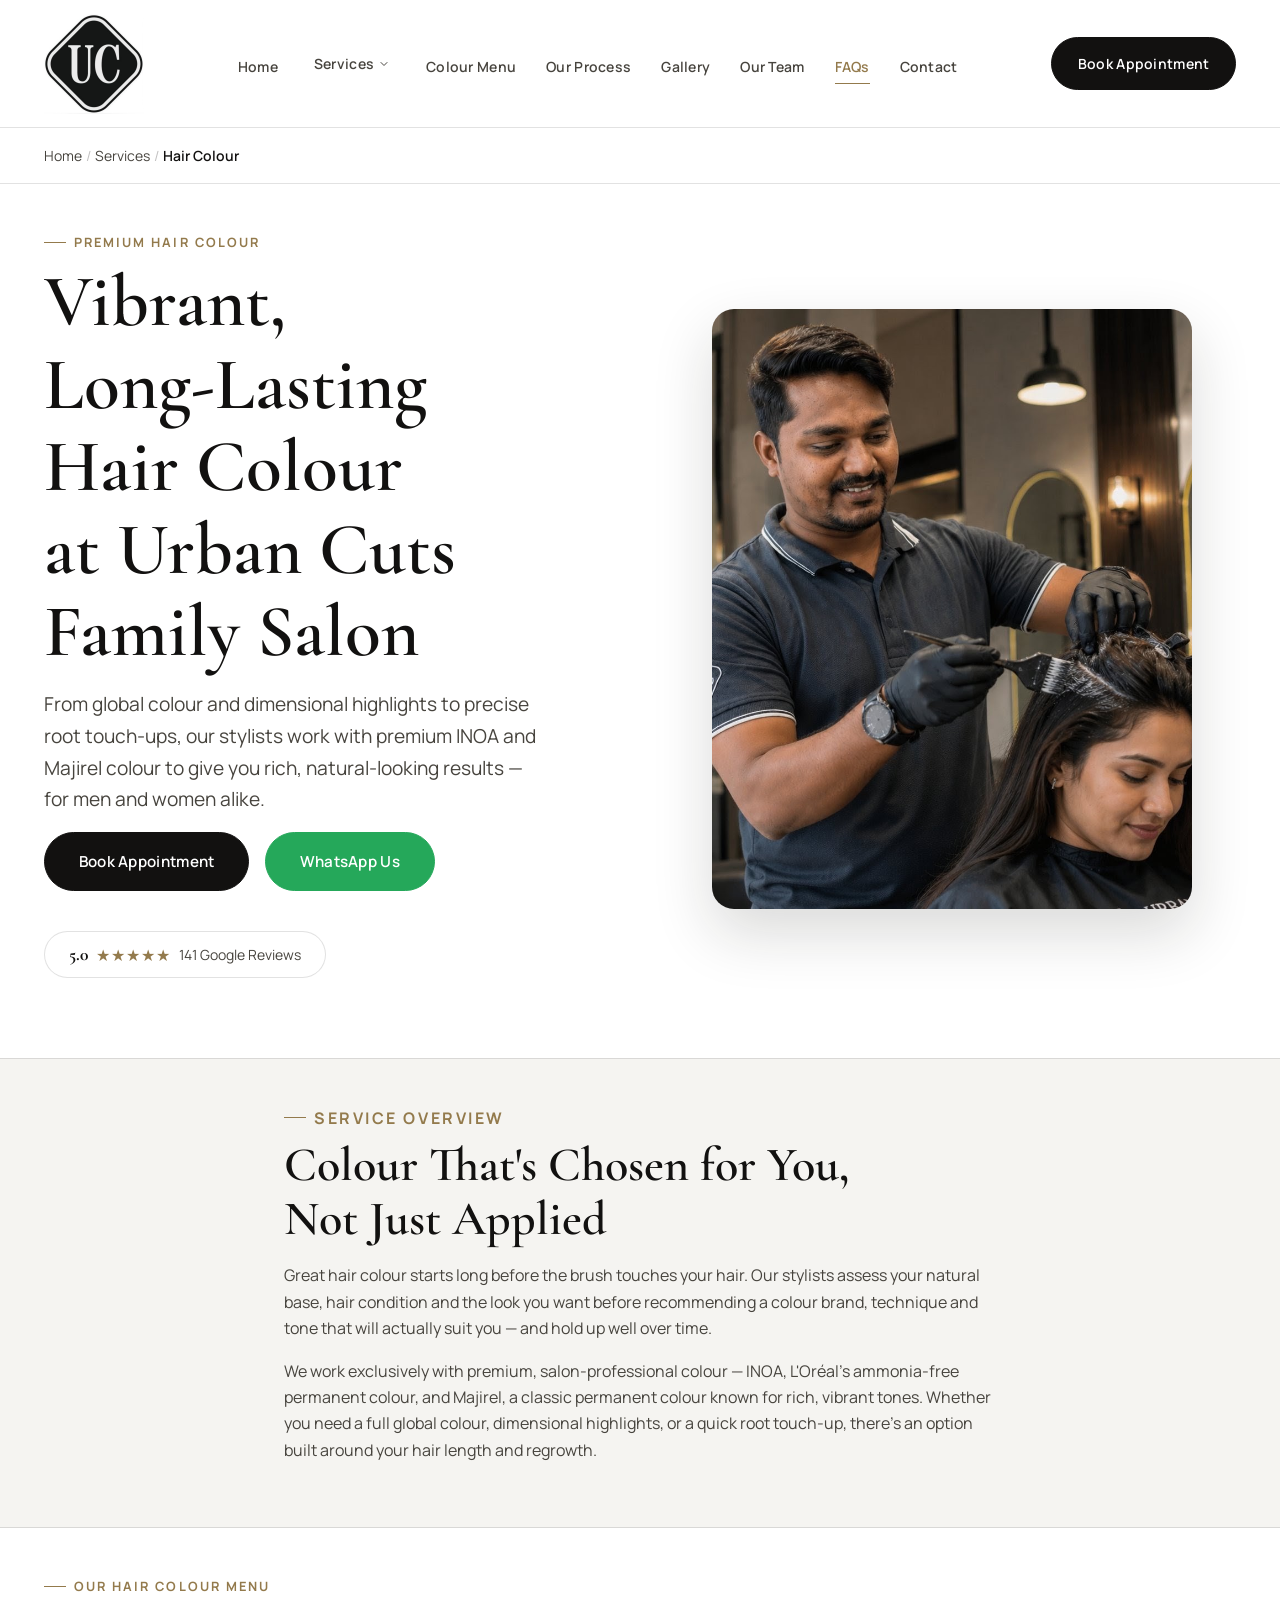
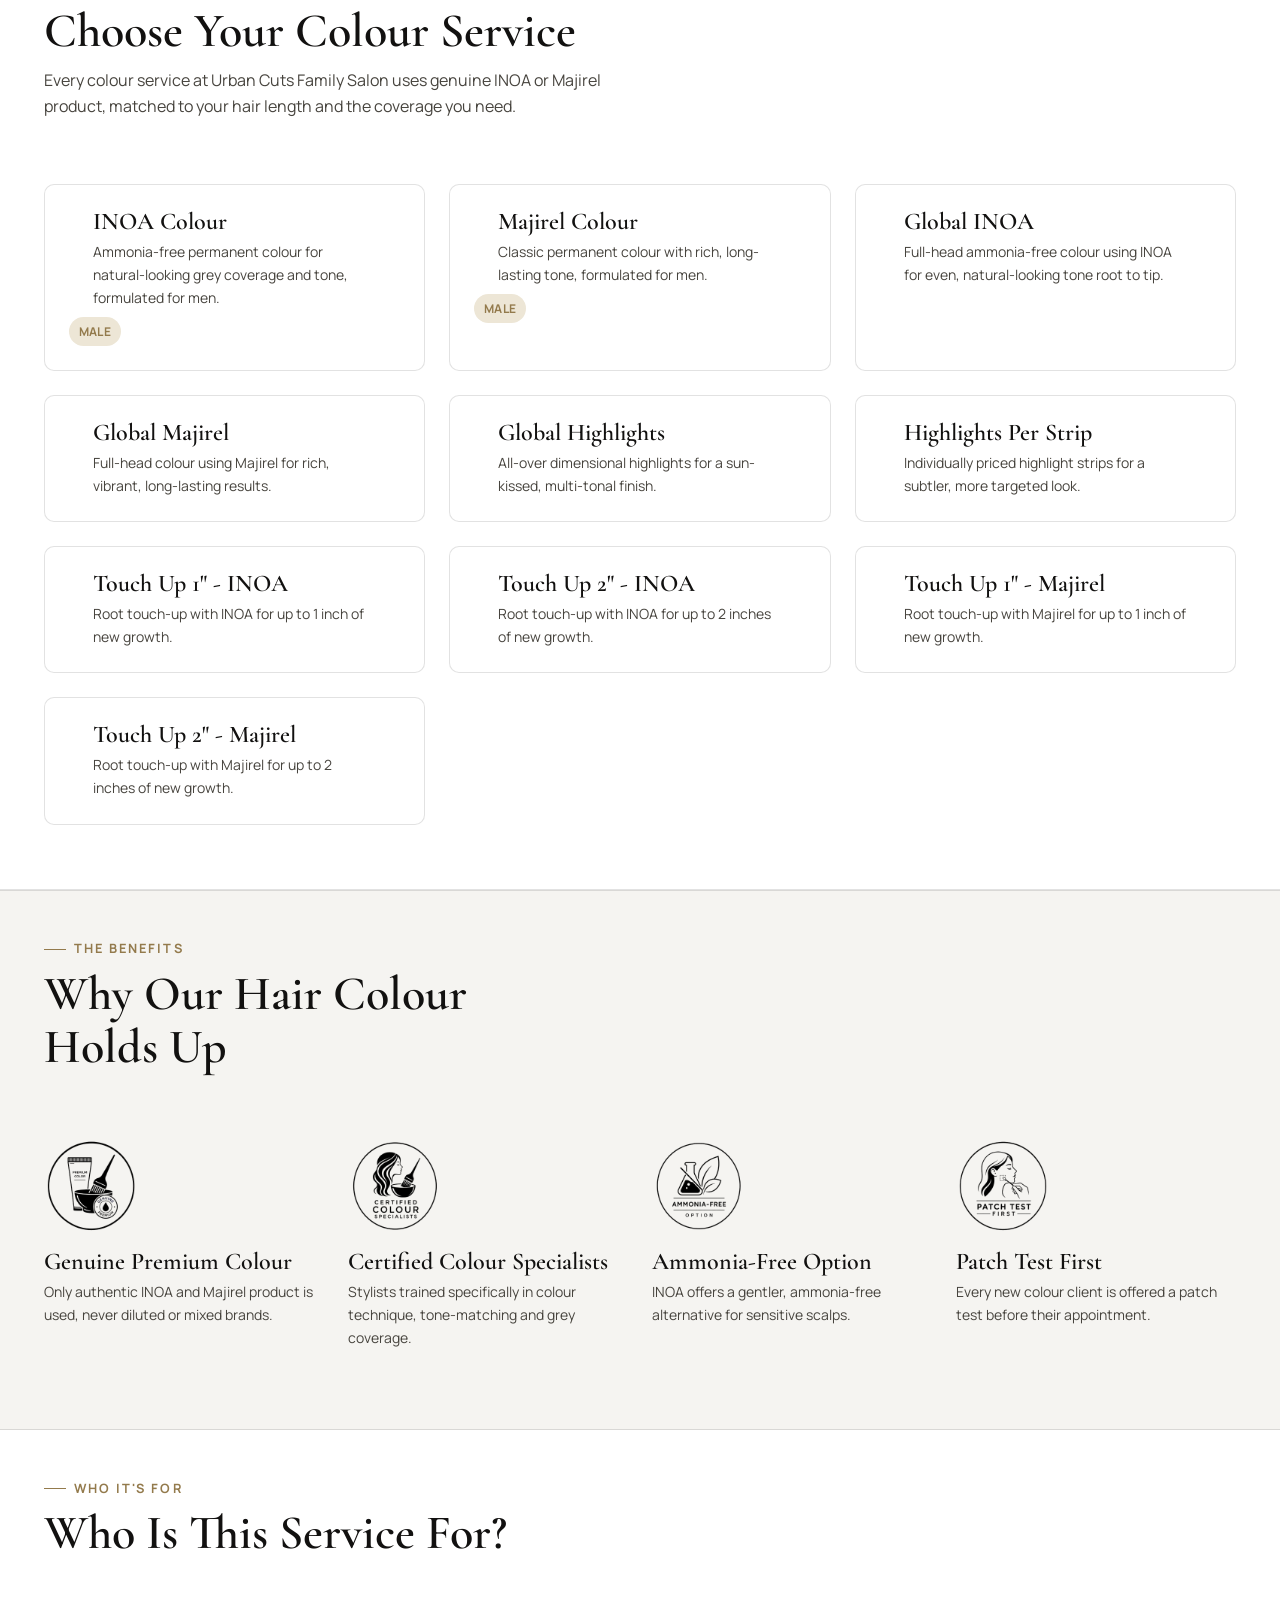
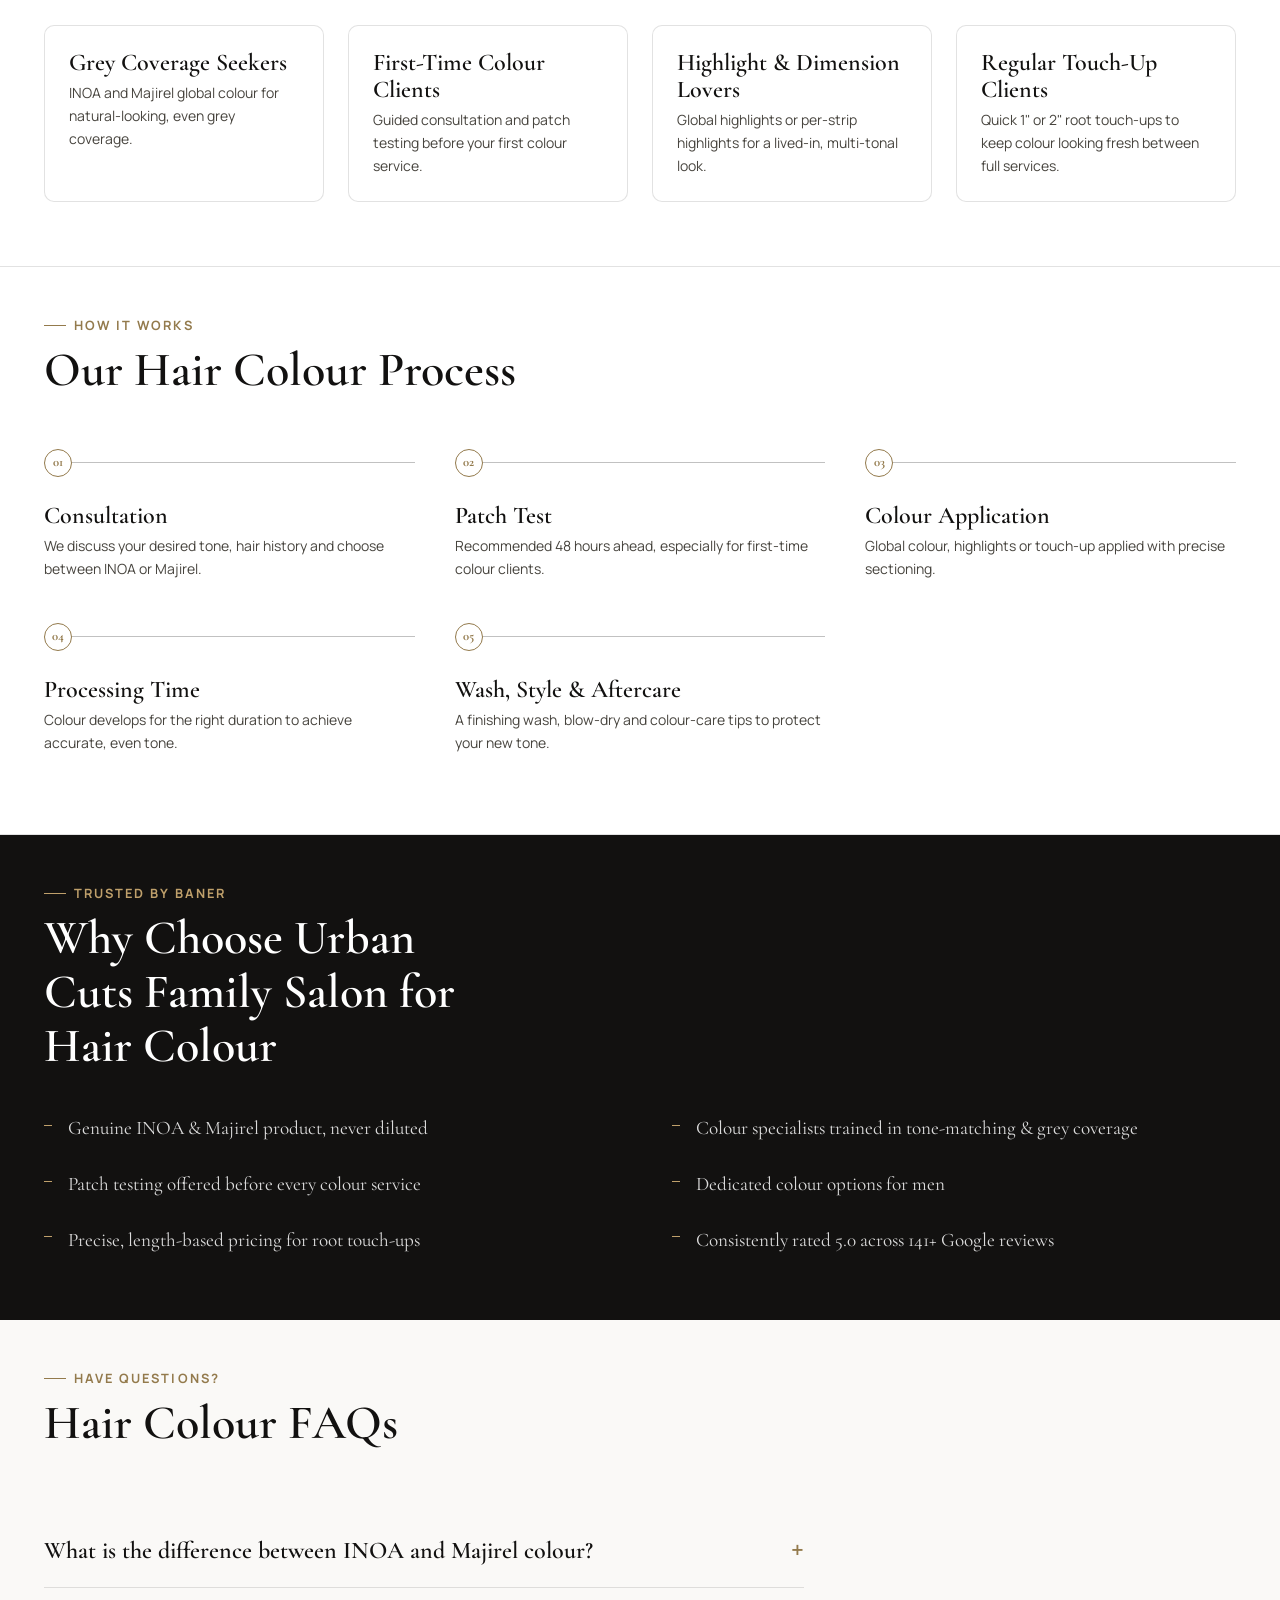
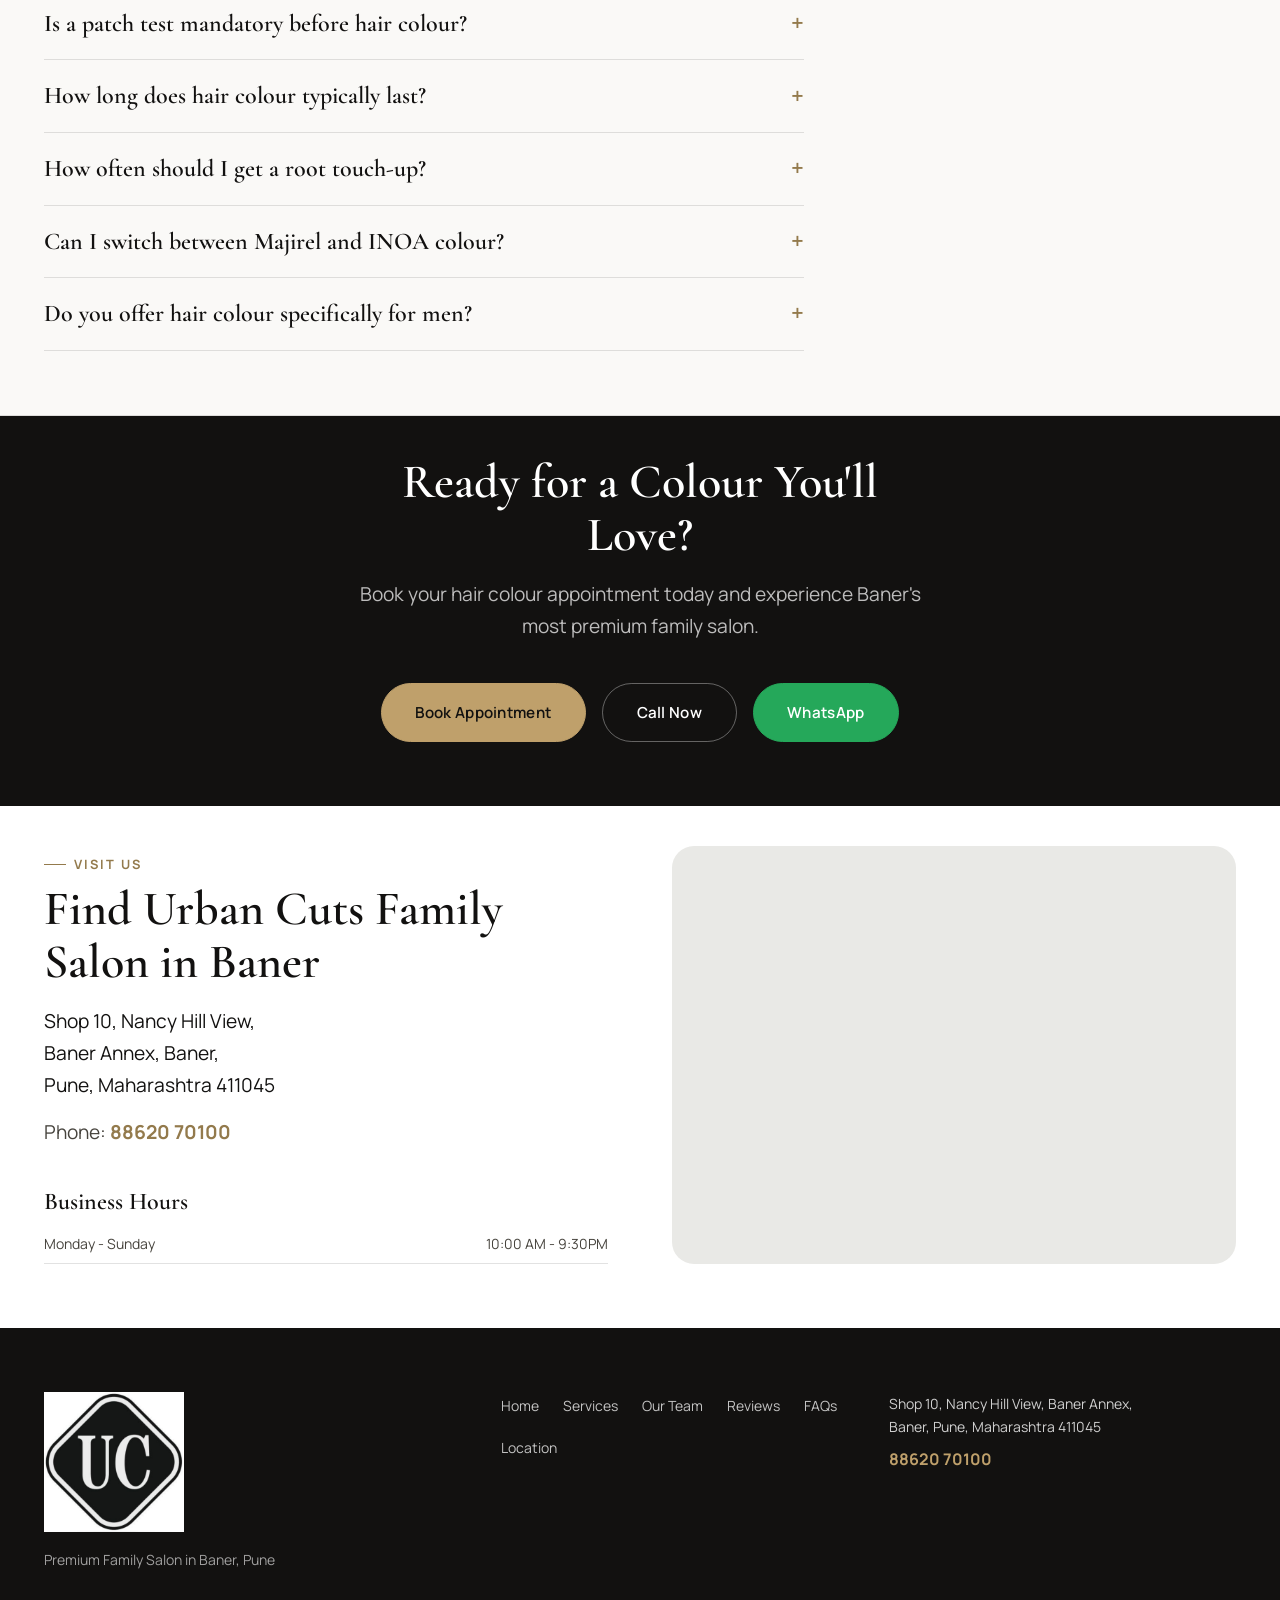
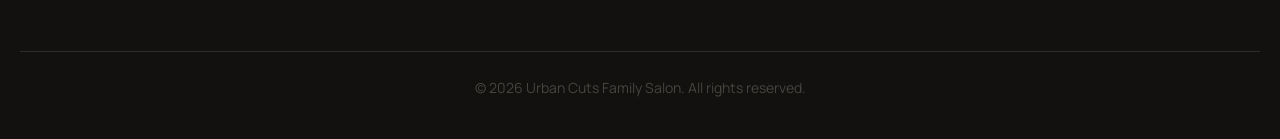
==== commit c85f1904: "Changes done as said by Rishi Sir" ====
--- a/hair-colour.html
+++ b/hair-colour.html
@@ -5,11 +5,11 @@
     <meta name="viewport" content="width=device-width, initial-scale=1.0">
 
     <!-- Primary SEO Meta -->
-    <title>Hair Colour Services in Baner, Pune | INOA &amp; Majirel | Urban Cuts</title>
-    <meta name="description" content="Global hair colour, highlights and root touch-ups using premium INOA and Majirel colour at Urban Cuts, Baner's top-rated family salon. Rated 5.0 with 141+ reviews. Book today.">
+    <title>Hair Colour Services in Baner, Pune | INOA &amp; Majirel | Urban Cuts Family Salon</title>
+    <meta name="description" content="Global hair colour, highlights and root touch-ups using premium INOA and Majirel colour at Urban Cuts Family Salon, Baner's top-rated family salon. Rated 5.0 with 141+ reviews. Book today.">
     <meta name="keywords" content="Hair Colour Baner, INOA Hair Colour, Majirel Hair Colour, Global Hair Colour Baner, Hair Highlights Baner, Root Touch Up Baner, Hair Colour for Men Baner">
     <meta name="robots" content="index, follow">
-    <meta name="author" content="Urban Cuts">
+    <meta name="author" content="Urban Cuts Family Salon">
     <link rel="canonical" href="https://www.urbancuts.example/services/hair-colour.html">
 
     <!-- Favicon Placeholder -->
@@ -21,17 +21,17 @@
 
     <!-- Open Graph Placeholders -->
     <meta property="og:type" content="website">
-    <meta property="og:title" content="Hair Colour Services in Baner, Pune | INOA &amp; Majirel | Urban Cuts">
-    <meta property="og:description" content="Global colour, highlights and root touch-ups using premium INOA and Majirel — expert hair colour at Urban Cuts, Baner.">
+    <meta property="og:title" content="Hair Colour Services in Baner, Pune | INOA &amp; Majirel | Urban Cuts Family Salon">
+    <meta property="og:description" content="Global colour, highlights and root touch-ups using premium INOA and Majirel — expert hair colour at Urban Cuts Family Salon, Baner.">
     <meta property="og:image" content="/assets/images/services/hair-colour-og-cover.jpg">
     <meta property="og:url" content="https://www.urbancuts.example/services/hair-colour.html">
-    <meta property="og:site_name" content="Urban Cuts">
+    <meta property="og:site_name" content="Urban Cuts Family Salon">
     <meta property="og:locale" content="en_IN">
 
     <!-- Twitter Placeholders -->
     <meta name="twitter:card" content="summary_large_image">
-    <meta name="twitter:title" content="Hair Colour Services in Baner, Pune | INOA &amp; Majirel | Urban Cuts">
-    <meta name="twitter:description" content="Global colour, highlights and root touch-ups using premium INOA and Majirel — expert hair colour at Urban Cuts, Baner.">
+    <meta name="twitter:title" content="Hair Colour Services in Baner, Pune | INOA &amp; Majirel | Urban Cuts Family Salon">
+    <meta name="twitter:description" content="Global colour, highlights and root touch-ups using premium INOA and Majirel — expert hair colour at Urban Cuts Family Salon, Baner.">
     <meta name="twitter:image" content="/assets/images/services/hair-colour-twitter-cover.jpg">
 
     <!-- Fonts -->
@@ -45,10 +45,10 @@
         "@context": "https://schema.org",
         "@type": "Service",
         "serviceType": "Hair Colour Services",
-        "name": "Hair Colour at Urban Cuts",
+        "name": "Hair Colour at Urban Cuts Family Salon",
         "provider": {
             "@type": "HairSalon",
-            "name": "Urban Cuts",
+            "name": "Urban Cuts Family Salon",
             "image": "/assets/images/og-cover.jpg",
             "telephone": "+91-88620-70100",
             "priceRange": "₹₹₹",
@@ -150,8 +150,8 @@
     ========================================================== -->
     <header class="site-header" id="top">
         <div class="container header__inner">
-            <a href="index.html" class="logo" aria-label="Urban Cuts Home">
-                <img src="img/Urban-Cuts-Logo.png" alt="Urban Cuts - Premium Family Salon in Baner" width="160" height="48" loading="eager">
+            <a href="index.html" class="logo" aria-label="Urban Cuts Family Salon Home">
+                <img src="img/Urban-Cuts-Logo.png" alt="Urban Cuts Family Salon - Premium Family Salon in Baner" width="160" height="48" loading="eager">
             </a>
 
             <nav class="main-nav" aria-label="Primary navigation">
@@ -189,7 +189,7 @@
             </nav>
 
             <div class="header__cta">
-                <!-- <a href="tel:+918862070100" class="btn btn--ghost" aria-label="Call Urban Cuts">Call Now</a> -->
+                <!-- <a href="tel:+918862070100" class="btn btn--ghost" aria-label="Call Urban Cuts Family Salon">Call Now</a> -->
                 <a href="https://urbancutsfamilysalon.setmore.com/" target="_blank" class="btn btn--primary">Book Appointment</a>
             </div>
         </div>
@@ -217,7 +217,7 @@
             <div class="container hero__inner">
                 <div class="hero__content">
                     <p class="eyebrow">Premium Hair Colour</p>
-                    <h1 id="hero-heading">Vibrant, Long-Lasting Hair Colour at Urban Cuts</h1>
+                    <h1 id="hero-heading">Vibrant, Long-Lasting Hair Colour at Urban Cuts Family Salon</h1>
                     <p class="hero__description">
                         From global colour and dimensional highlights to precise root touch-ups, our stylists work
                         with premium INOA and Majirel colour to give you rich, natural-looking results — for men
@@ -226,7 +226,7 @@
 
                     <div class="hero__actions">
                         <a href="https://urbancutsfamilysalon.setmore.com/" target="_blank" class="btn btn--primary btn--lg">Book Appointment</a>
-                        <a href="https://wa.me/918862070100" class="btn btn--whatsapp btn--lg" target="_blank" rel="noopener noreferrer" aria-label="Chat with Urban Cuts on WhatsApp">
+                        <a href="https://wa.me/918862070100" class="btn btn--whatsapp btn--lg" target="_blank" rel="noopener noreferrer" aria-label="Chat with Urban Cuts Family Salon on WhatsApp">
                             <span aria-hidden="true">WhatsApp Us</span>
                         </a>
                     </div>
@@ -239,7 +239,7 @@
                 </div>
 
                 <div class="hero__media">
-                    <img src="img/hair-color.jpeg" alt="Stylist applying premium hair colour at Urban Cuts in Baner" width="480" height="360" loading="eager">
+                    <img src="img/hair-color.jpeg" alt="Stylist applying premium hair colour at Urban Cuts Family Salon in Baner" width="480" height="360" loading="eager">
                 </div>
             </div>
         </section>
@@ -273,7 +273,7 @@
                 <p class="eyebrow">Our Hair Colour Menu</p>
                 <h2 id="sub-services-heading">Choose Your Colour Service</h2>
                 <p class="services__intro">
-                    Every colour service at Urban Cuts uses genuine INOA or Majirel product, matched to your hair
+                    Every colour service at Urban Cuts Family Salon uses genuine INOA or Majirel product, matched to your hair
                     length and the coverage you need.
                 </p>
 
@@ -439,8 +439,8 @@
                 <ul class="transformations__grid">
                     <li class="transformation-card" data-reveal>
                         <div class="compare-slider" data-compare-slider>
-                            <img class="compare-slider__img compare-slider__img--before" src="assets/images/services/hair-colour-before-1.jpg" alt="Before global hair colour at Urban Cuts" width="360" height="480" loading="lazy">
-                            <img class="compare-slider__img compare-slider__img--after" src="assets/images/services/hair-colour-after-1.jpg" alt="After global hair colour at Urban Cuts" width="360" height="480" loading="lazy">
+                            <img class="compare-slider__img compare-slider__img--before" src="assets/images/services/hair-colour-before-1.jpg" alt="Before global hair colour at Urban Cuts Family Salon" width="360" height="480" loading="lazy">
+                            <img class="compare-slider__img compare-slider__img--after" src="assets/images/services/hair-colour-after-1.jpg" alt="After global hair colour at Urban Cuts Family Salon" width="360" height="480" loading="lazy">
                             <span class="compare-slider__tag compare-slider__tag--before" aria-hidden="true">Before</span>
                             <span class="compare-slider__tag compare-slider__tag--after" aria-hidden="true">After</span>
                             <div class="compare-slider__line" aria-hidden="true">
@@ -453,8 +453,8 @@
                     </li>
                     <li class="transformation-card" data-reveal>
                         <div class="compare-slider" data-compare-slider>
-                            <img class="compare-slider__img compare-slider__img--before" src="assets/images/services/hair-colour-before-2.jpg" alt="Before hair highlights at Urban Cuts" width="360" height="480" loading="lazy">
-                            <img class="compare-slider__img compare-slider__img--after" src="assets/images/services/hair-colour-after-2.jpg" alt="After hair highlights at Urban Cuts" width="360" height="480" loading="lazy">
+                            <img class="compare-slider__img compare-slider__img--before" src="assets/images/services/hair-colour-before-2.jpg" alt="Before hair highlights at Urban Cuts Family Salon" width="360" height="480" loading="lazy">
+                            <img class="compare-slider__img compare-slider__img--after" src="assets/images/services/hair-colour-after-2.jpg" alt="After hair highlights at Urban Cuts Family Salon" width="360" height="480" loading="lazy">
                             <span class="compare-slider__tag compare-slider__tag--before" aria-hidden="true">Before</span>
                             <span class="compare-slider__tag compare-slider__tag--after" aria-hidden="true">After</span>
                             <div class="compare-slider__line" aria-hidden="true">
@@ -467,8 +467,8 @@
                     </li>
                     <li class="transformation-card" data-reveal>
                         <div class="compare-slider" data-compare-slider>
-                            <img class="compare-slider__img compare-slider__img--before" src="assets/images/services/hair-colour-before-3.jpg" alt="Before root touch-up at Urban Cuts" width="360" height="480" loading="lazy">
-                            <img class="compare-slider__img compare-slider__img--after" src="assets/images/services/hair-colour-after-3.jpg" alt="After root touch-up at Urban Cuts" width="360" height="480" loading="lazy">
+                            <img class="compare-slider__img compare-slider__img--before" src="assets/images/services/hair-colour-before-3.jpg" alt="Before root touch-up at Urban Cuts Family Salon" width="360" height="480" loading="lazy">
+                            <img class="compare-slider__img compare-slider__img--after" src="assets/images/services/hair-colour-after-3.jpg" alt="After root touch-up at Urban Cuts Family Salon" width="360" height="480" loading="lazy">
                             <span class="compare-slider__tag compare-slider__tag--before" aria-hidden="true">Before</span>
                             <span class="compare-slider__tag compare-slider__tag--after" aria-hidden="true">After</span>
                             <div class="compare-slider__line" aria-hidden="true">
@@ -485,12 +485,12 @@
         </section> -->
 
         <!-- =========================================================
-             WHY CHOOSE URBAN CUTS FOR HAIR COLOUR
+             WHY CHOOSE Urban Cuts Family Salon FOR HAIR COLOUR
         ========================================================== -->
         <section class="choose-us" aria-labelledby="why-choose-heading">
             <div class="container">
                 <p class="eyebrow">Trusted By Baner</p>
-                <h2 id="why-choose-heading">Why Choose Urban Cuts for Hair Colour</h2>
+                <h2 id="why-choose-heading">Why Choose Urban Cuts Family Salon for Hair Colour</h2>
 
                 <ul class="choose-us__list">
                     <li>Genuine INOA &amp; Majirel product, never diluted</li>
@@ -550,8 +550,8 @@
 
                 <div class="final-cta__actions">
                     <a href="https://urbancutsfamilysalon.setmore.com/" target="_blank" class="btn btn--primary btn--lg">Book Appointment</a>
-                    <a href="tel:+918862070100" class="btn btn--ghost btn--lg" aria-label="Call Urban Cuts">Call Now</a>
-                    <a href="https://wa.me/918862070100" class="btn btn--whatsapp btn--lg" target="_blank" rel="noopener noreferrer" aria-label="Chat with Urban Cuts on WhatsApp">WhatsApp</a>
+                    <a href="tel:+918862070100" class="btn btn--ghost btn--lg" aria-label="Call Urban Cuts Family Salon">Call Now</a>
+                    <a href="https://wa.me/918862070100" class="btn btn--whatsapp btn--lg" target="_blank" rel="noopener noreferrer" aria-label="Chat with Urban Cuts Family Salon on WhatsApp">WhatsApp</a>
                 </div>
             </div>
         </section>
@@ -635,11 +635,11 @@
 
                     <div class="contact-info__item contact-info__map">
                         <iframe
-                            title="Urban Cuts location map"
+                            title="Urban Cuts Family Salon location map"
                             src="about:blank"
                             loading="lazy"
                             referrerpolicy="no-referrer-when-downgrade"
-                            aria-label="Google Map showing Urban Cuts location in Baner, Pune">
+                            aria-label="Google Map showing Urban Cuts Family Salon location in Baner, Pune">
                         </iframe>
                     </div>
                 </div>
@@ -656,7 +656,7 @@
             <div class="container location__inner">
                 <div class="location__details">
                     <p class="eyebrow">Visit Us</p>
-                    <h2 id="location-heading">Find Urban Cuts in Baner</h2>
+                    <h2 id="location-heading">Find Urban Cuts Family Salon in Baner</h2>
 
                     <address class="location__address">
                         Shop 10, Nancy Hill View,<br>
@@ -678,11 +678,11 @@
 
                 <div class="location__map">
                     <iframe
-                        title="Urban Cuts location map"
+                        title="Urban Cuts Family Salon location map"
                         src="https://www.google.com/maps/embed?pb=!1m18!1m12!1m3!1d3782.4882949829853!2d73.7674773!3d18.552011999999994!2m3!1f0!2f0!3f0!3m2!1i1024!2i768!4f13.1!3m3!1m2!1s0x3bc2bf5d07a2a159%3A0x9fe0096a43a8aaac!2sURBAN%20CUTS!5e0!3m2!1sen!2sin!4v1784810173230!5m2!1sen!2sin"
                         loading="lazy"
                         referrerpolicy="no-referrer-when-downgrade"
-                        aria-label="Google Map showing Urban Cuts location in Baner, Pune">
+                        aria-label="Google Map showing Urban Cuts Family Salon location in Baner, Pune">
                     </iframe>
                 </div>
             </div>
@@ -694,7 +694,7 @@
     <footer class="site-footer">
         <div class="container footer__inner">
             <div class="footer__brand">
-                <img src="img/Urban-Cuts-Logo.png" alt="Urban Cuts logo" width="140" height="42" loading="lazy">
+                <img src="img/Urban-Cuts-Logo.png" alt="Urban Cuts Family Salon logo" width="140" height="42" loading="lazy">
                 <p>Premium Family Salon in Baner, Pune</p>
             </div>
 
@@ -719,7 +719,7 @@
         </div>
 
         <div class="container footer__bottom">
-            <p>&copy; <span id="year">2026</span> Urban Cuts. All rights reserved.</p>
+            <p>&copy; <span id="year">2026</span> Urban Cuts Family Salon. All rights reserved.</p>
         </div>
     </footer>
 
--- a/styles.css
+++ b/styles.css
@@ -1,5 +1,5 @@
 /* =========================================================
-   URBAN CUTS — STYLE SHEET
+   Urban Cuts Family Salon — STYLE SHEET
    Premium family salon · Baner, Pune
    Palette: Ink Black / White, with Champagne Gold as a thin
    accent and a single soft-ivory tint used sparingly for
@@ -338,22 +338,28 @@
 }
 
 .logo {
+    display: flex;
+    align-items: center;
+    gap: var(--space-2xs);
     flex-shrink: 1;
     min-width: 0;
 }
-
-.logo img {
-    background: none;
-    width: 120px;
-    height: auto;
-}
-
-@media (min-width: 480px) {
-    .logo img {
-        width: 90px;
-    }
-}
-
+.logo img { background: none; width: 70px; height: auto; flex-shrink: 0; }
+@media (min-width: 480px) { .logo img { width: 100px; } }
+
+.logo__text {
+    font-family: var(--font-display);
+    font-weight: 900;
+    font-size: 1.5rem;
+    color: var(--color-ink);
+    white-space: nowrap;
+    overflow: hidden;
+    text-overflow: ellipsis;
+    min-width: 0;
+    padding-left: 5px;
+    line-height: 30px;
+}
+@media (min-width: 900px) { .logo__text { font-size: 1.5rem; } }
 .nav-toggle {
     flex-shrink: 0;
 }
@@ -452,10 +458,16 @@
     transform: translateY(-7px) rotate(-45deg);
 }
 
-.header__cta {
+.header__right {
     display: flex;
     align-items: center;
-    gap: var(--space-2xs);
+    gap: var(--space-lg);
+}
+
+.header__cta { display: flex; align-items: center; gap: var(--space-2xs); flex-shrink: 0; }
+
+@media (max-width: 899px) {
+    .header__cta { display: none; }
 }
 
 .header__cta .btn--ghost {
@@ -674,7 +686,7 @@
 }
 
 /* -----------------------------------------
-   8. WHY URBAN CUTS
+   8. WHY Urban Cuts Family Salon
 ----------------------------------------- */
 .why-us {
             padding-top: 2.5rem;
@@ -1177,7 +1189,7 @@
 
 } */
 /* -----------------------------------------
-   13. WHY 800+ CLIENTS CHOOSE US
+   13. WHY 1000+ CLIENTS CHOOSE US
 ----------------------------------------- */
 .choose-us {
             padding-top: 2.5rem;
@@ -1972,7 +1984,9 @@
     }
 
     .nav-dropdown.nav-dropdown--open {
-        max-height: 480px;
+    max-height: 1000px;
+    overflow-y: auto;
+    -webkit-overflow-scrolling: touch;
     }
 
     .nav-dropdown-trigger[aria-expanded="true"] .nav-dropdown-chevron {
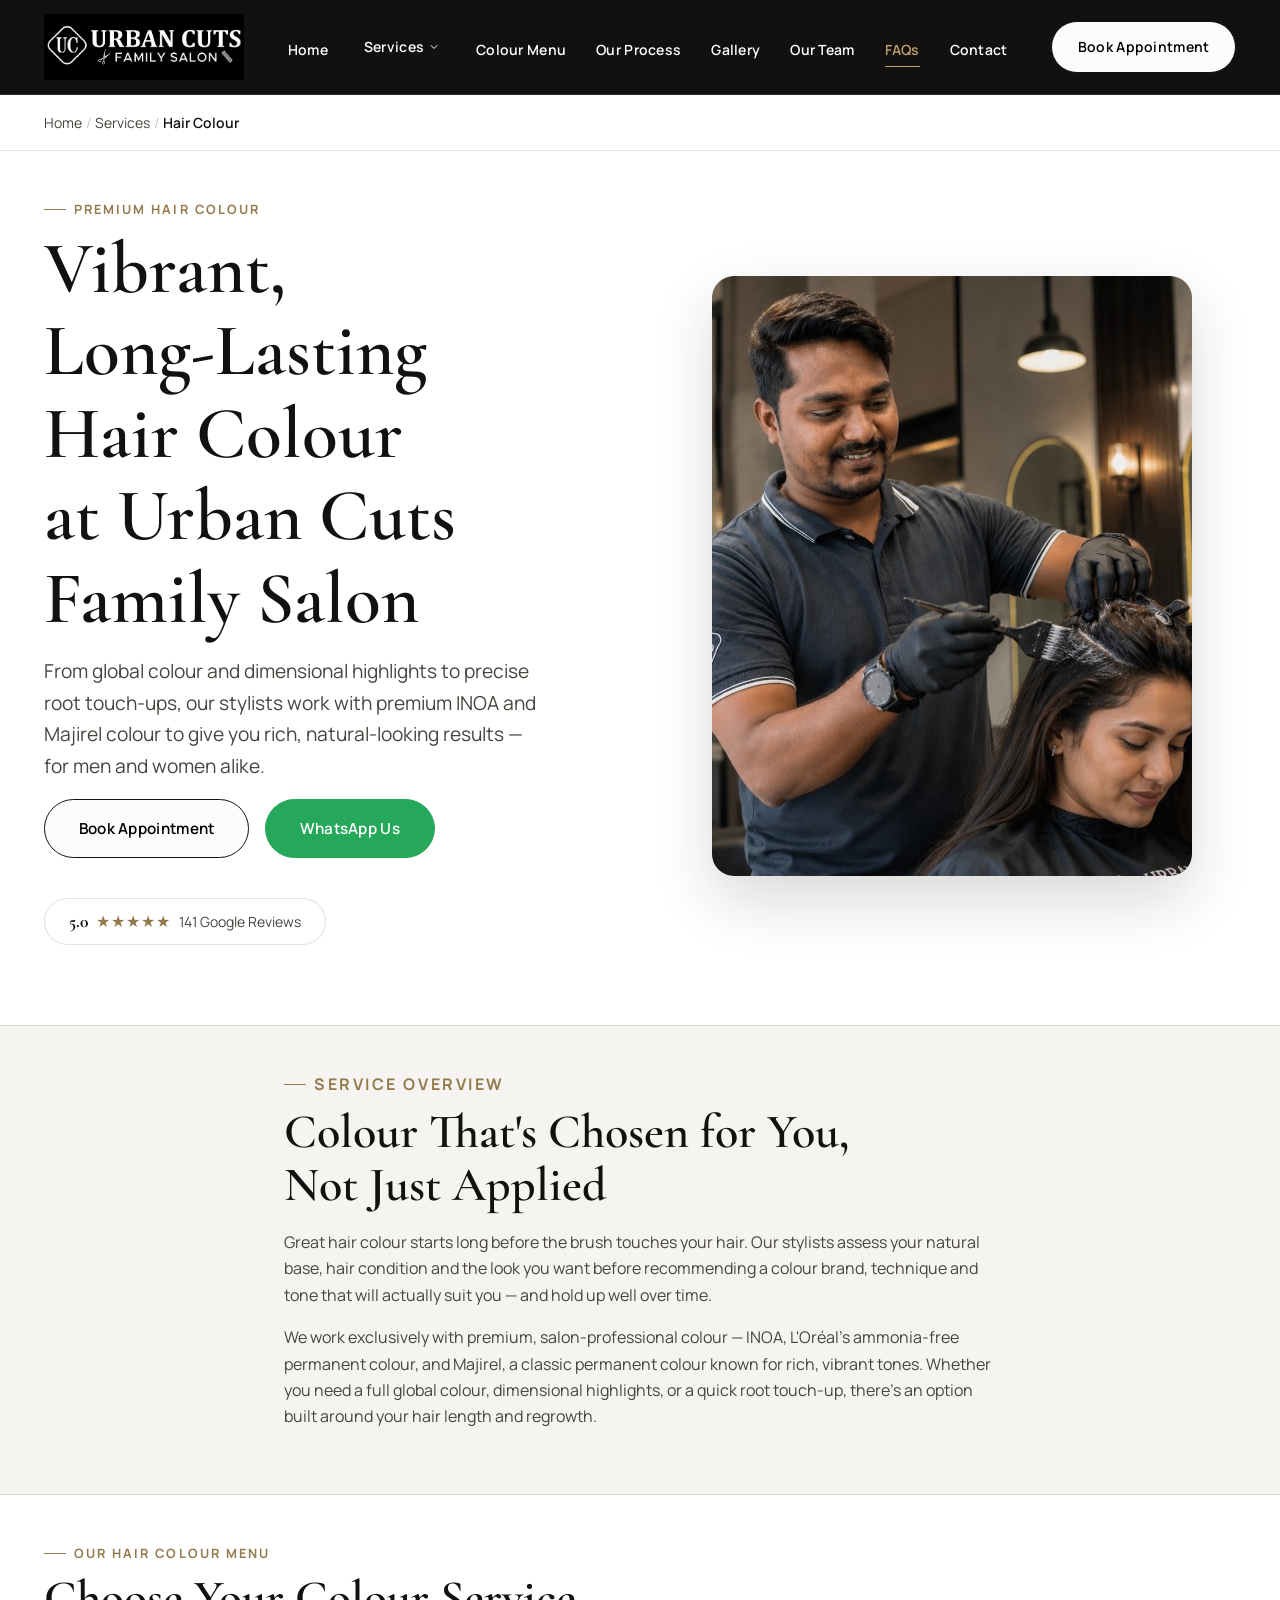
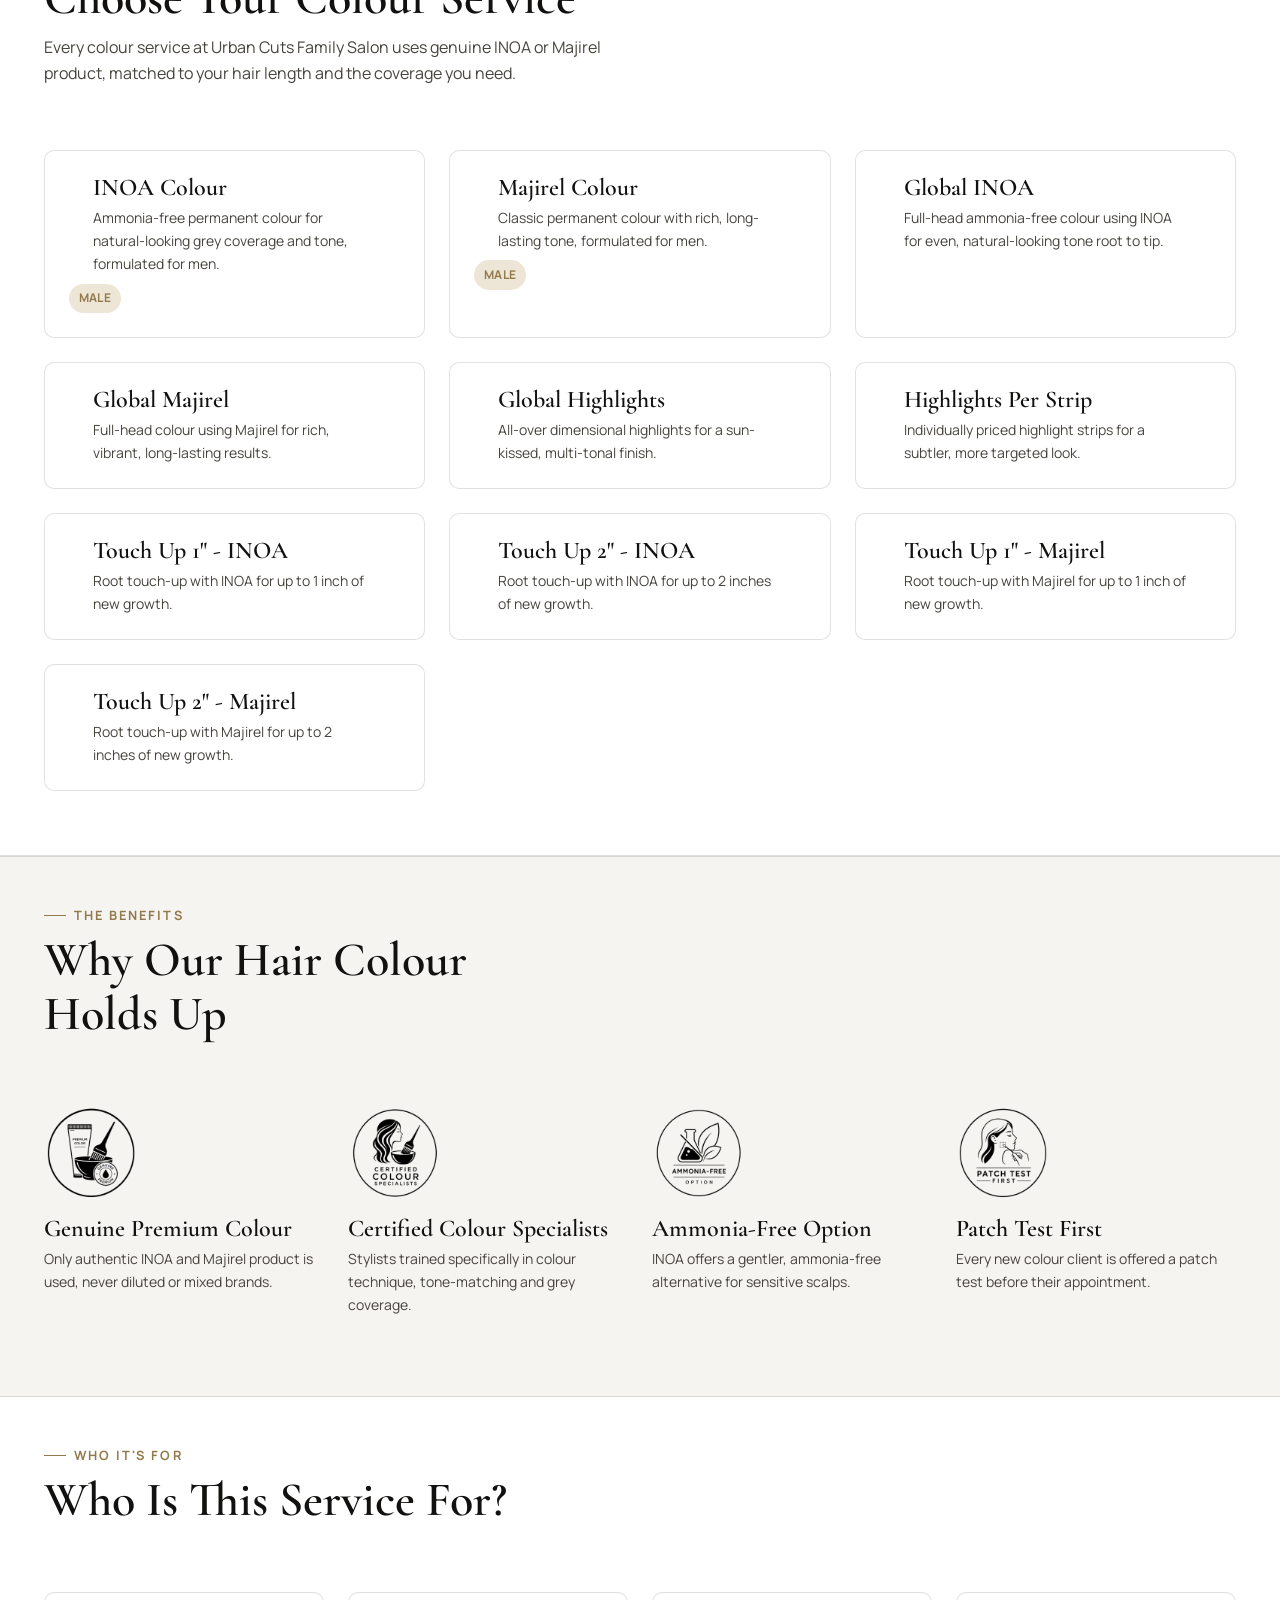
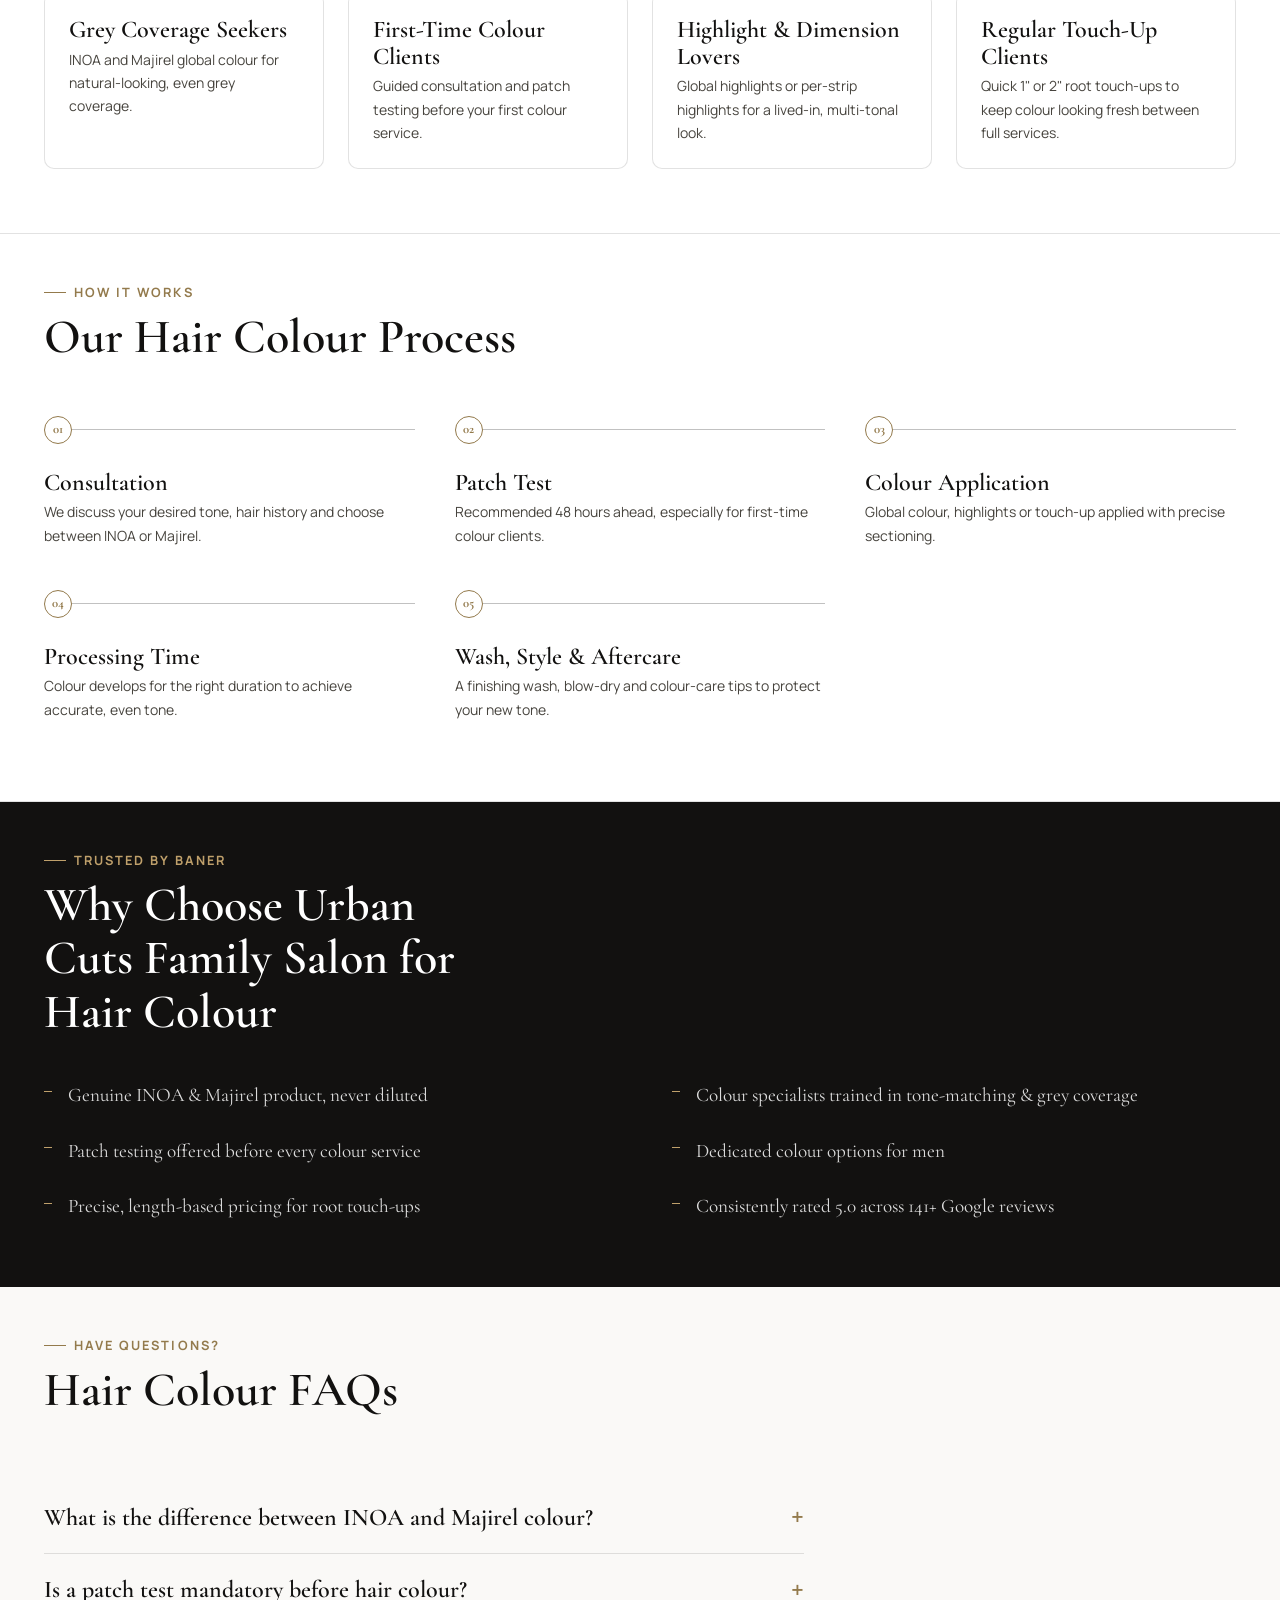
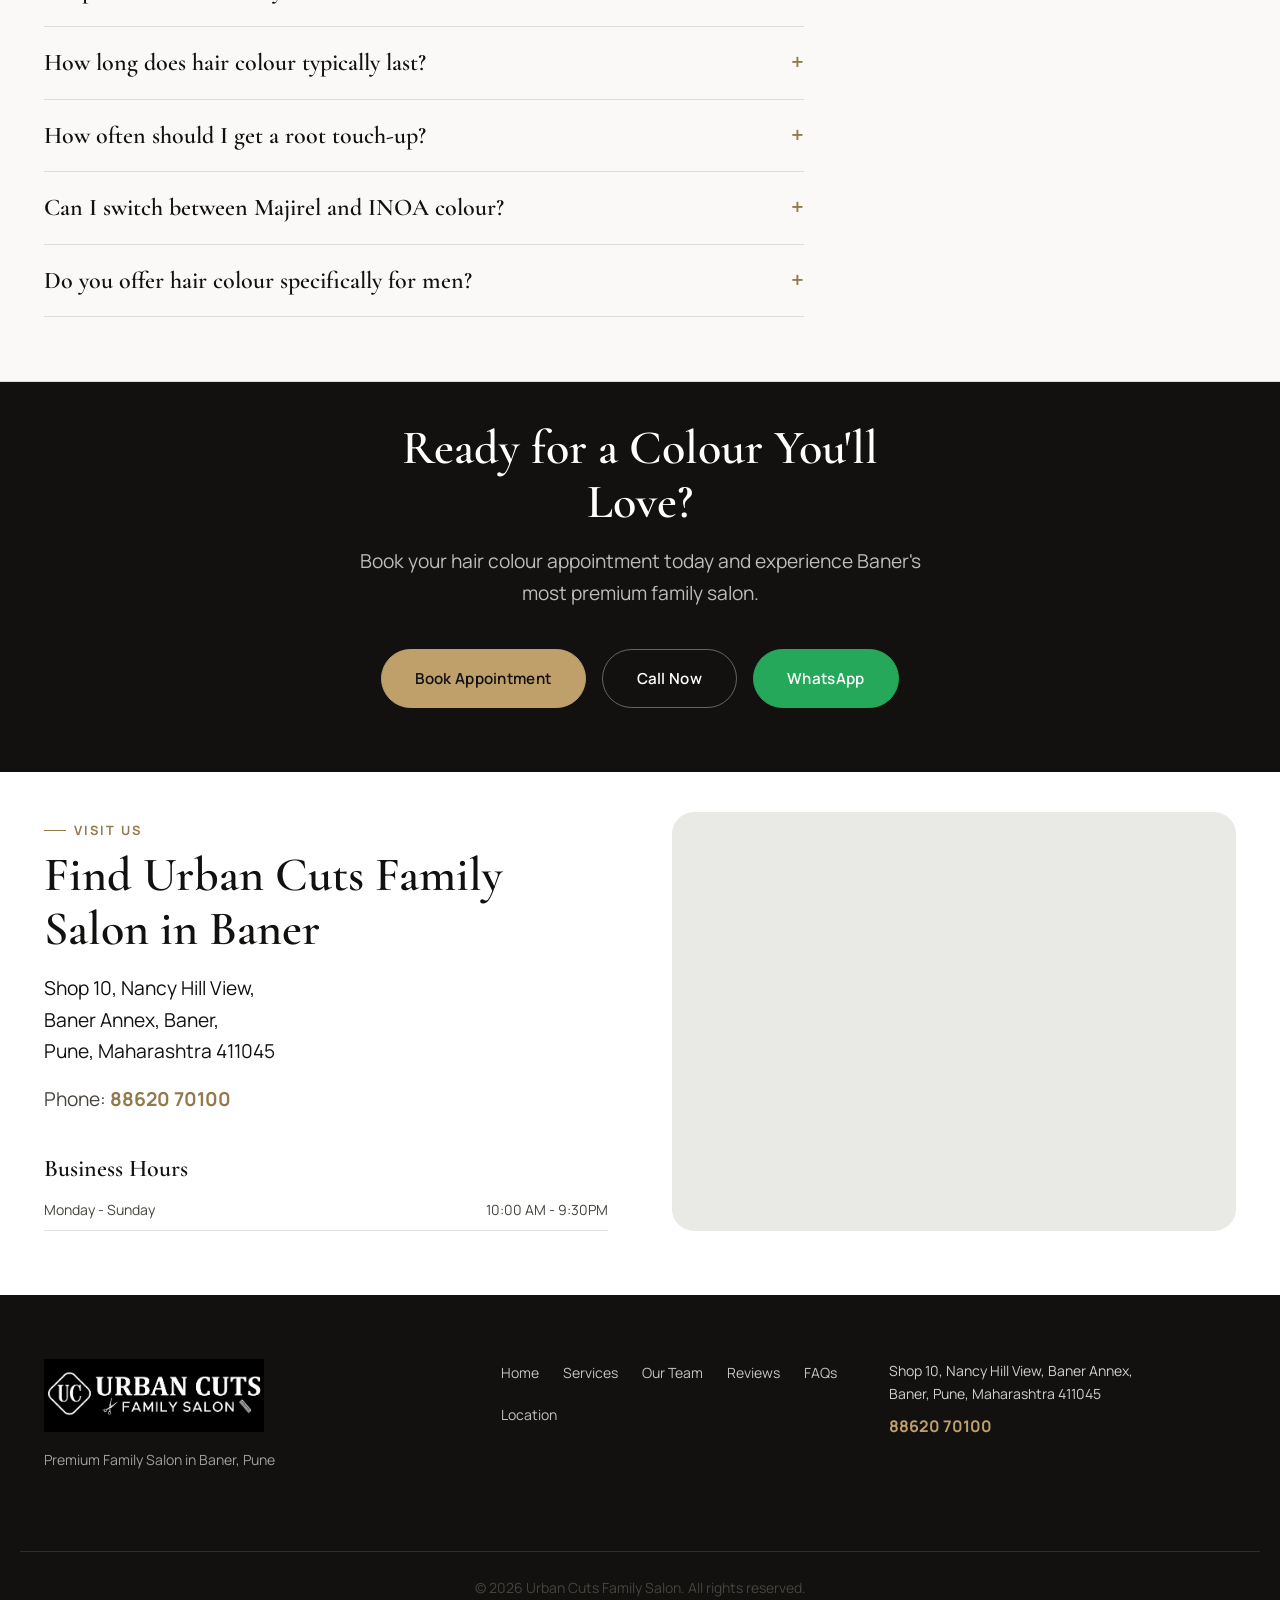
==== commit ee3c1b42: "Added new Logo" ====
--- a/hair-colour.html
+++ b/hair-colour.html
@@ -151,7 +151,7 @@
     <header class="site-header" id="top">
         <div class="container header__inner">
             <a href="index.html" class="logo" aria-label="Urban Cuts Family Salon Home">
-                <img src="img/Urban-Cuts-Logo.png" alt="Urban Cuts Family Salon - Premium Family Salon in Baner" width="160" height="48" loading="eager">
+                <img src="img/Urban-Cuts-Logo.webp" alt="Urban Cuts Family Salon - Premium Family Salon in Baner" width="220" height="82" loading="eager">
             </a>
 
             <nav class="main-nav" aria-label="Primary navigation">
@@ -694,7 +694,7 @@
     <footer class="site-footer">
         <div class="container footer__inner">
             <div class="footer__brand">
-                <img src="img/Urban-Cuts-Logo.png" alt="Urban Cuts Family Salon logo" width="140" height="42" loading="lazy">
+                <img src="img/Urban-Cuts-Logo.webp" alt="Urban Cuts Family Salon logo" width="220" height="82" loading="lazy">
                 <p>Premium Family Salon in Baner, Pune</p>
             </div>
 
--- a/styles.css
+++ b/styles.css
@@ -268,8 +268,8 @@
 }
 
 .btn--primary {
-    background-color: var(--color-ink);
-    color: var(--color-surface);
+    background-color: #fcfcfc;
+    color: #000000;
     border-color: var(--color-ink);
 }
 
@@ -318,9 +318,9 @@
     position: sticky;
     top: 0;
     z-index: 100;
-    background-color: rgba(255, 255, 255, 0.92);
+    background-color: var(--color-ink);
     backdrop-filter: blur(10px);
-    border-bottom: 1px solid var(--color-line);
+    border-bottom: 1px solid rgba(255, 255, 255, 0.12);
     box-shadow: none;
     transition: box-shadow var(--transition-fast);
 }
@@ -344,8 +344,8 @@
     flex-shrink: 1;
     min-width: 0;
 }
-.logo img { background: none; width: 70px; height: auto; flex-shrink: 0; }
-@media (min-width: 480px) { .logo img { width: 100px; } }
+.logo img { background: none; width: 170px; height: auto; flex-shrink: 0; }
+@media (min-width: 480px) { .logo img { width: 200px; } }
 
 .logo__text {
     font-family: var(--font-display);
@@ -395,7 +395,7 @@
     font-size: var(--fs-small);
     font-weight: 600;
     letter-spacing: 0.02em;
-    color: var(--color-ink-soft);
+    color: #000000;
     position: relative;
     padding-block: var(--space-3xs);
     transition: color var(--transition-fast);
@@ -414,9 +414,9 @@
     transition: transform var(--transition-fast);
 }
 
-.nav-menu a:hover {
+/* .nav-menu a:hover {
     color: var(--color-ink);
-}
+} */
 
 .nav-menu a:hover::after {
     transform: scaleX(1);
@@ -440,7 +440,7 @@
 .nav-toggle__bar {
     width: 22px;
     height: 2px;
-    background-color: var(--color-ink);
+    background-color: var(--color-surface);
     border-radius: 2px;
     transition: transform var(--transition-fast), opacity var(--transition-fast);
     transform-origin: center;
@@ -1900,14 +1900,14 @@
     font-size: var(--fs-small);
     font-weight: 600;
     letter-spacing: 0.02em;
-    color: var(--color-ink-soft);
+    color: #fcfcfc;
     background: none;
     border: 0;
     cursor: pointer;
     padding-block: var(--space-3xs);
     transition: color var(--transition-fast);
 }
-.nav-dropdown-trigger:hover { color: var(--color-ink); }
+/* .nav-dropdown-trigger:hover { color: var(--color-ink); }  */
 
 .nav-dropdown-chevron {
     transition: transform var(--transition-fast);
@@ -2170,4 +2170,19 @@
 }
 @media (min-width: 960px) {
     .contact__inner { grid-template-columns: minmax(0, 1.05fr) minmax(0, 0.95fr); align-items: start; }
+}
+
+@media (min-width: 900px) {
+    .nav-menu a {
+        color: var(--color-surface);
+    }
+    .nav-menu a::after {
+        background-color: var(--color-gold);
+    }
+    .nav-menu a[aria-current="true"] {
+        color: var(--color-gold);
+    }
+    .nav-dropdown-trigger {
+        color: var(--color-surface);
+    }
 }
